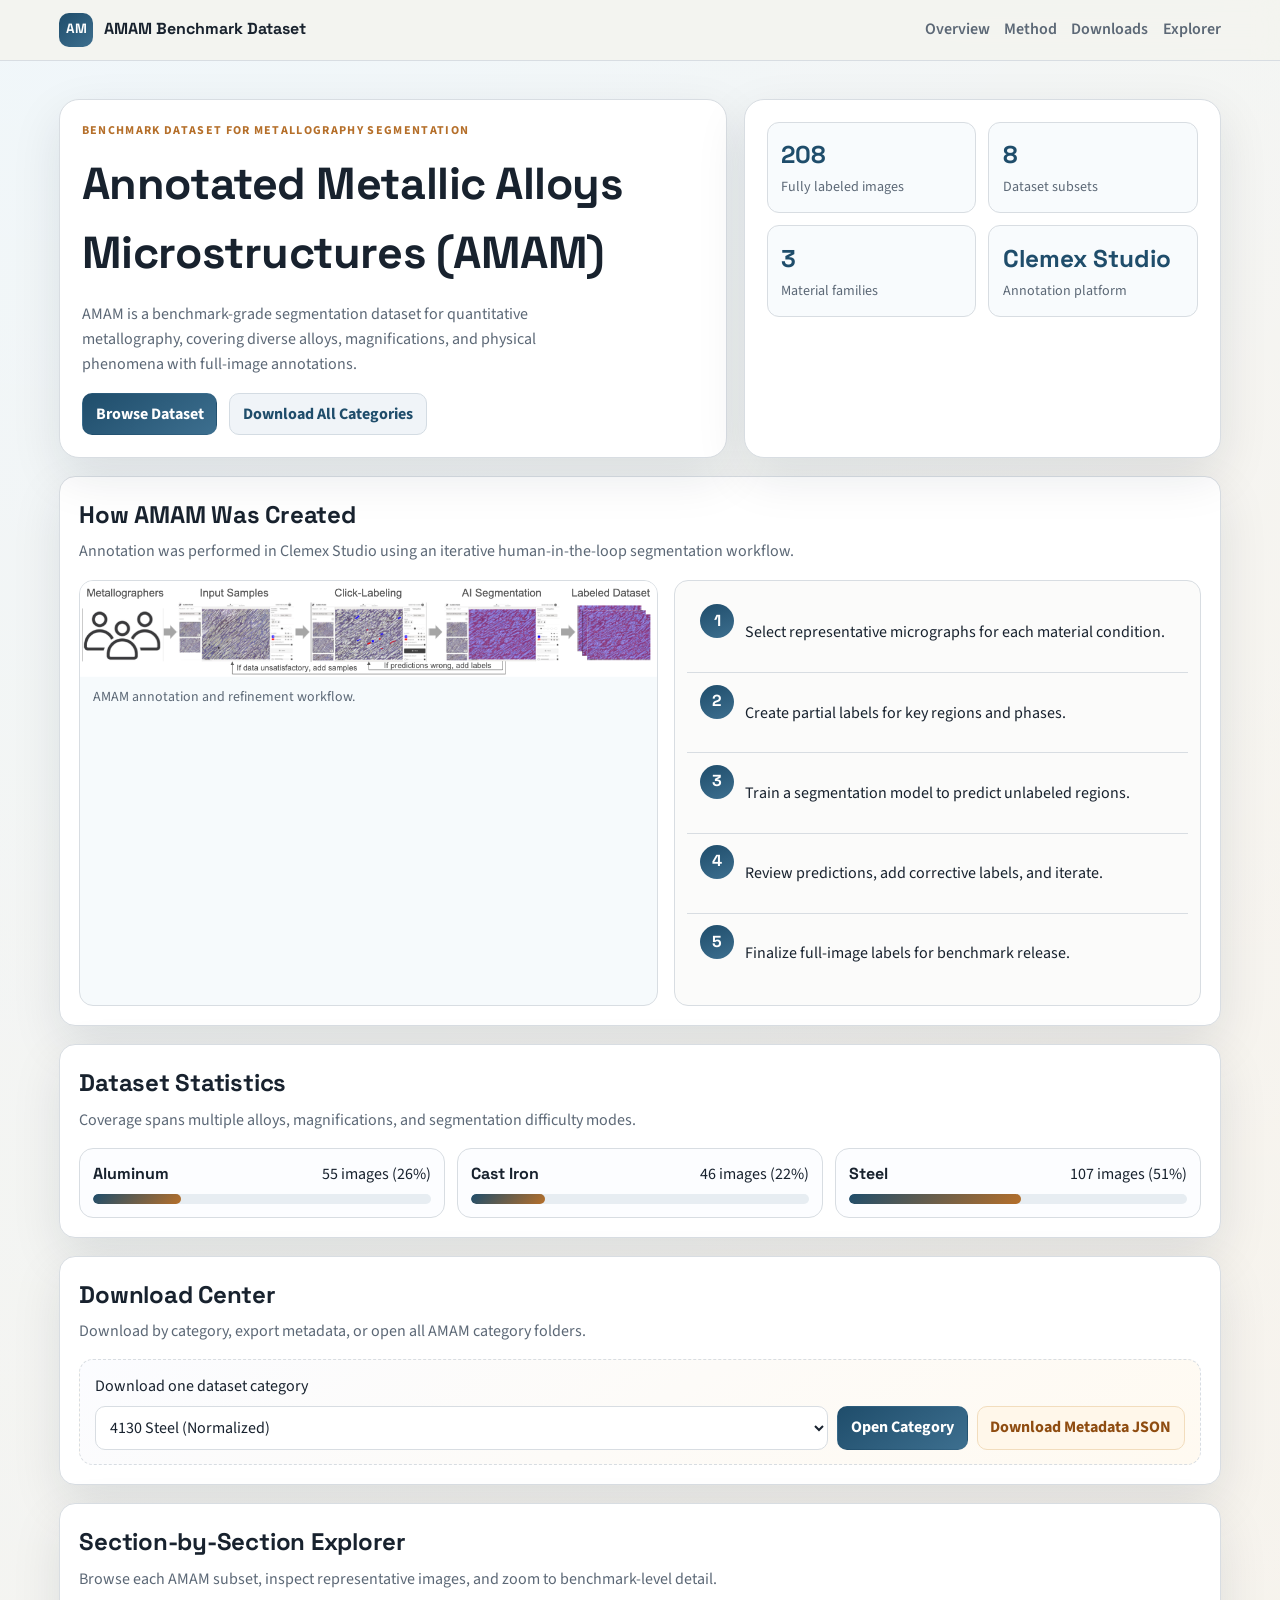
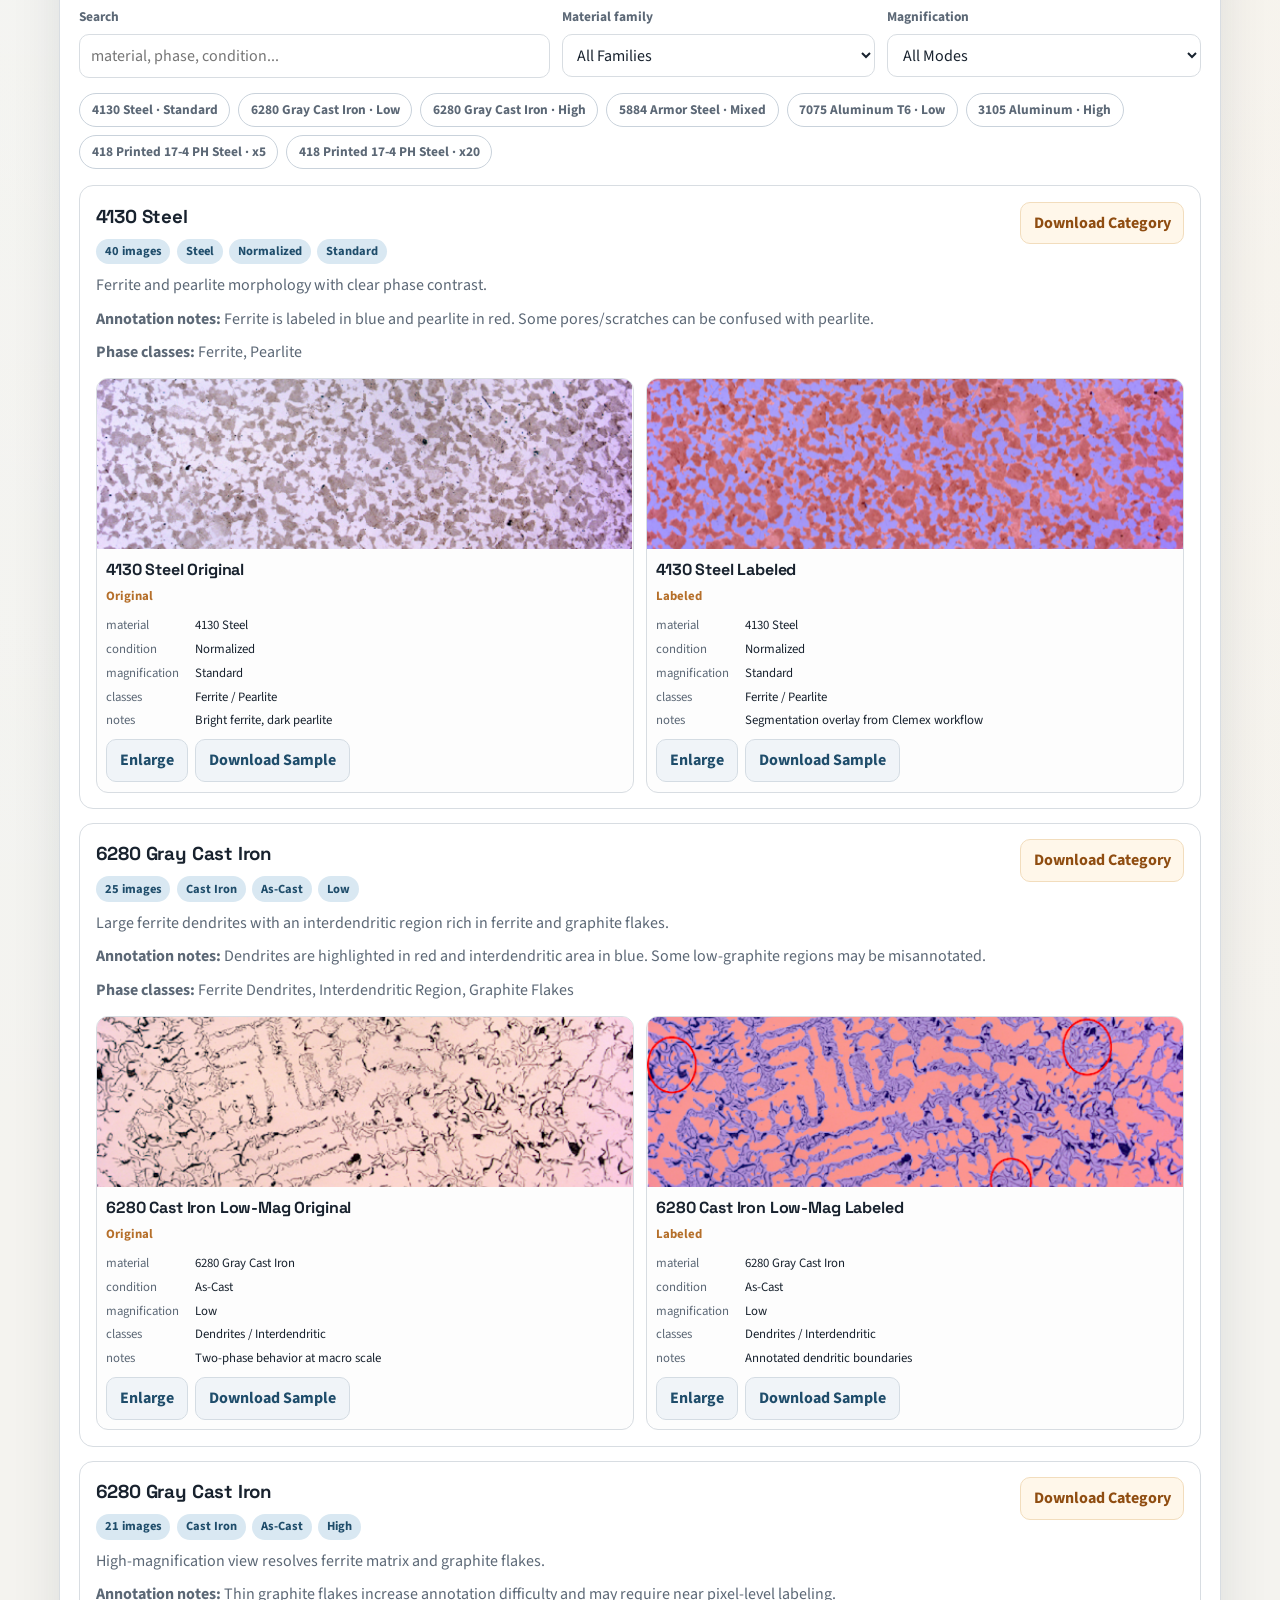
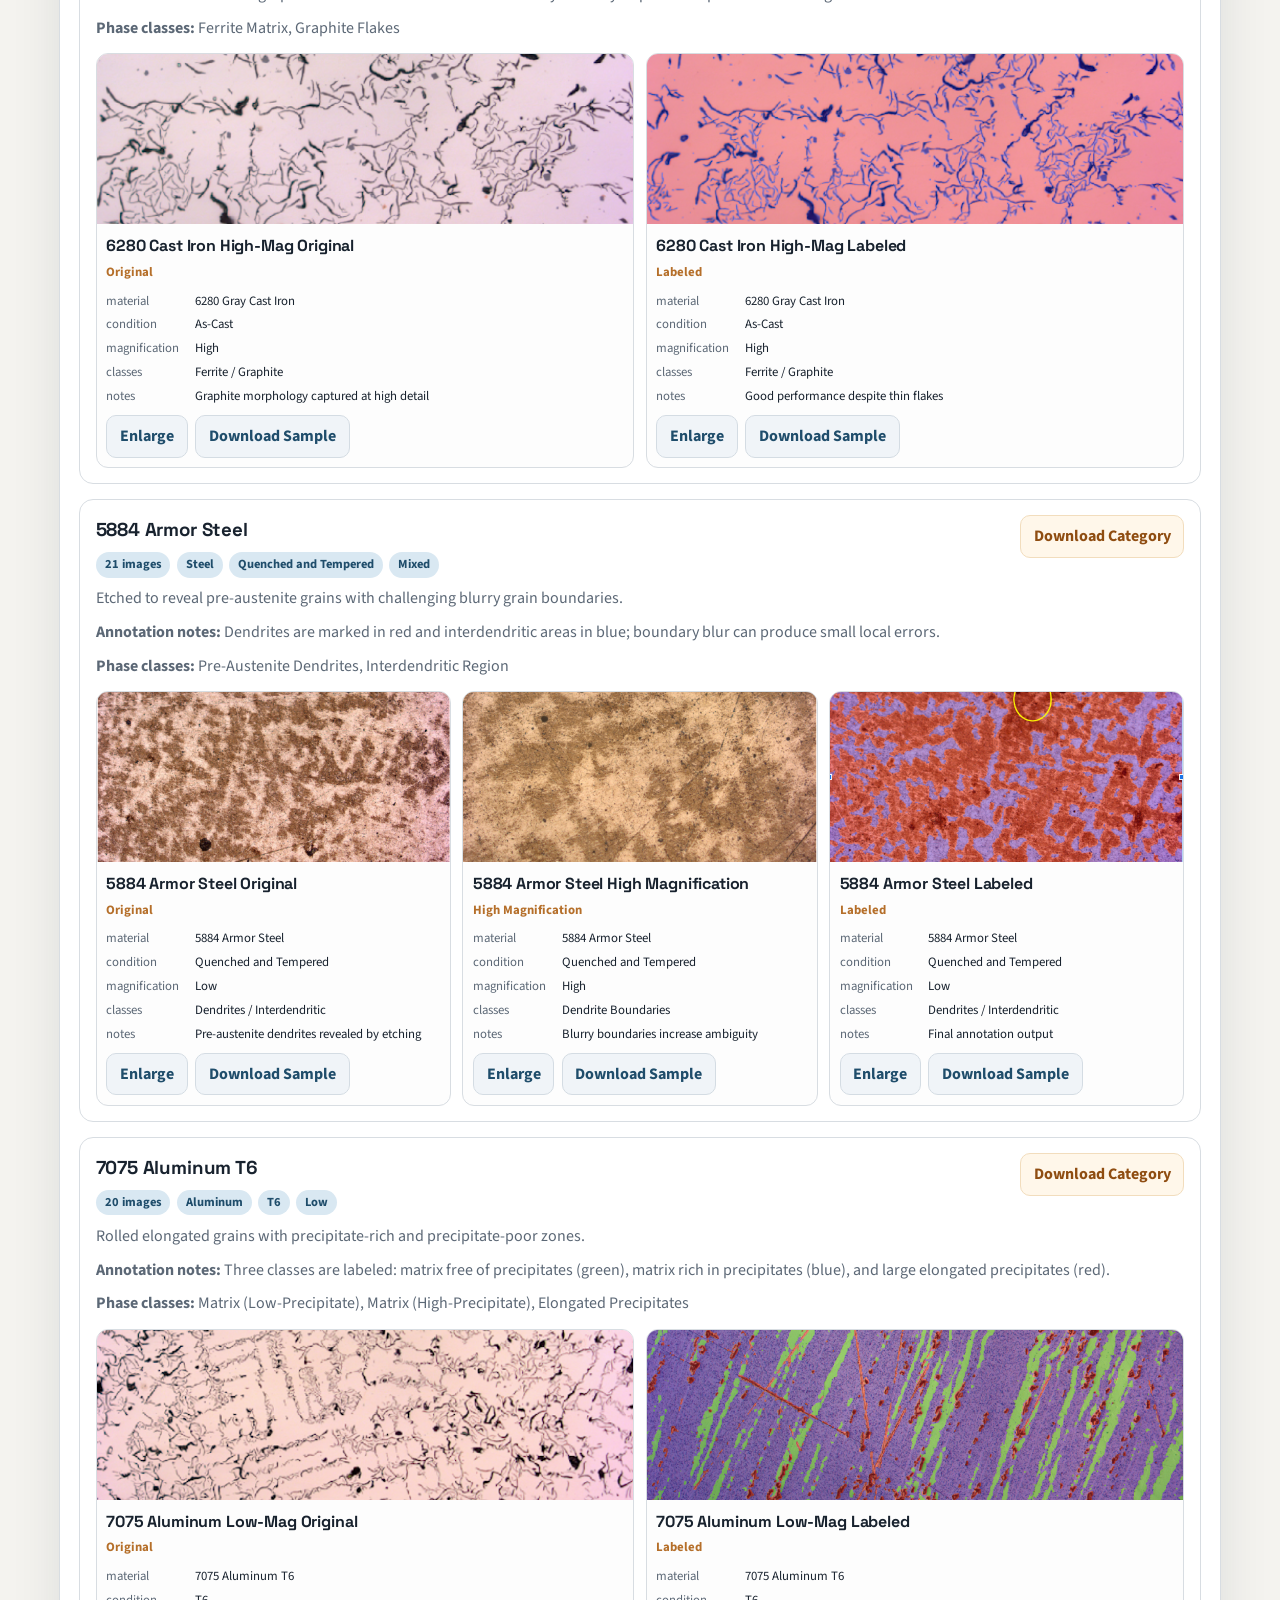
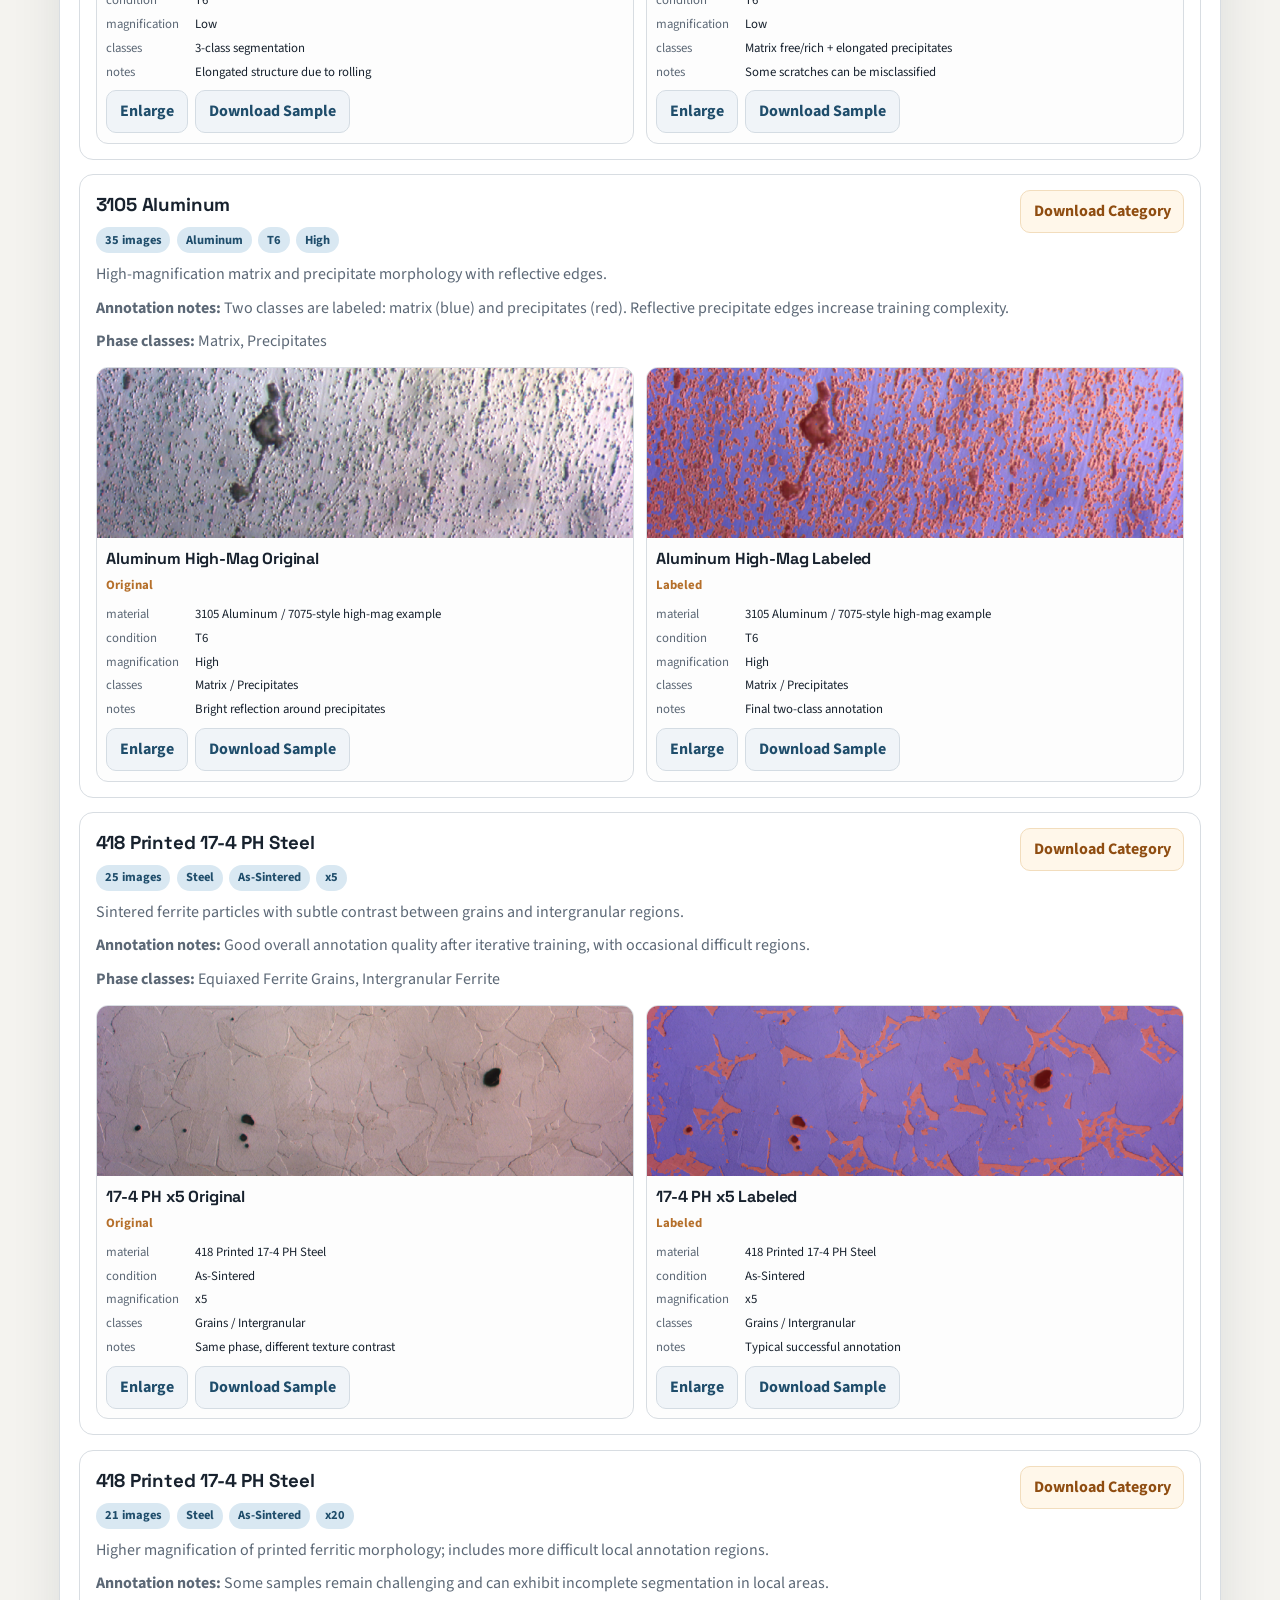
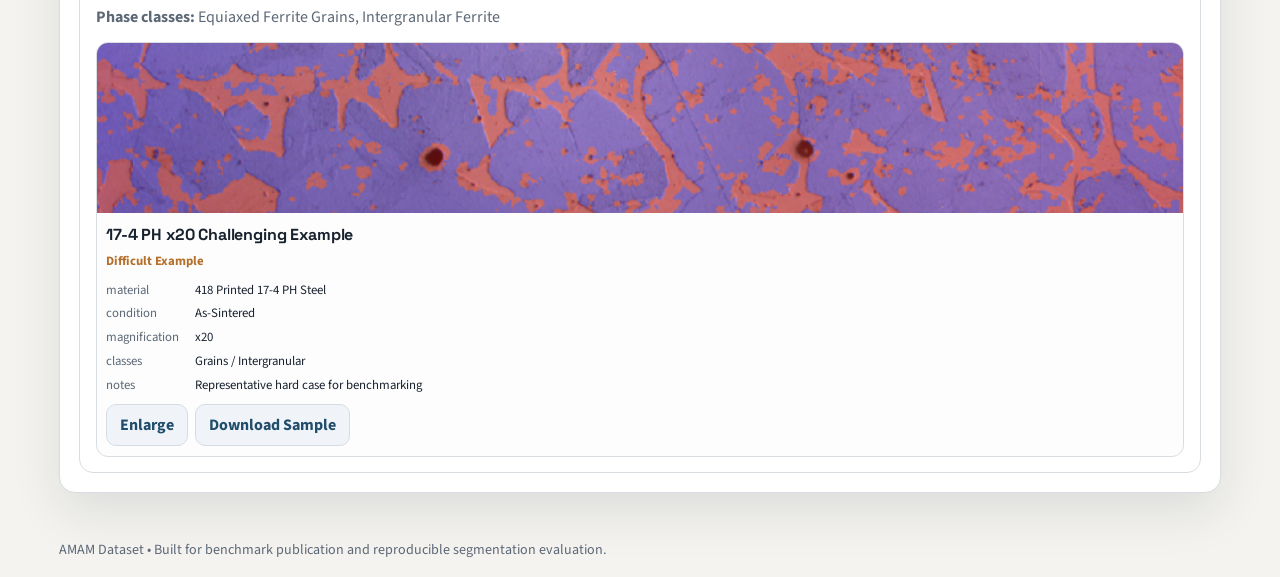
==== index.html @ 0688c0e4 "Build AMAM benchmark dataset website" ====
<!doctype html>
<html lang="en">
<head>
  <meta charset="utf-8">
  <meta name="viewport" content="width=device-width, initial-scale=1">
  <meta name="description" content="AMAM benchmark dataset for segmentation in quantitative metallography.">
  <title>AMAM Dataset Benchmark</title>
  <link rel="preconnect" href="https://fonts.googleapis.com">
  <link rel="preconnect" href="https://fonts.gstatic.com" crossorigin>
  <link href="https://fonts.googleapis.com/css2?family=Space+Grotesk:wght@400;500;600;700&family=Source+Sans+3:wght@400;600;700&display=swap" rel="stylesheet">
  <link rel="stylesheet" href="assets/css/styles.css">
</head>
<body>
  <header class="site-header">
    <div class="header-shell">
      <a href="#top" class="brand" aria-label="AMAM Home">
        <span class="brand-mark">AM</span>
        <span class="brand-text">AMAM Benchmark Dataset</span>
      </a>
      <nav class="top-nav" aria-label="Primary">
        <a href="#overview">Overview</a>
        <a href="#method">Method</a>
        <a href="#downloads">Downloads</a>
        <a href="#explorer">Explorer</a>
      </nav>
    </div>
  </header>

  <main id="top">
    <section class="hero" id="overview">
      <div class="hero-content reveal">
        <p class="kicker">Benchmark Dataset for Metallography Segmentation</p>
        <h1 id="heroTitle">Annotated Metallic Alloys Microstructures (AMAM)</h1>
        <p id="heroOverview" class="hero-overview"></p>
        <div class="hero-actions">
          <a class="btn btn-primary" href="#explorer">Browse Dataset</a>
          <button class="btn btn-ghost" id="downloadAllBtn" type="button">Download All Categories</button>
        </div>
      </div>
      <div class="hero-stats reveal" id="summaryStats" aria-live="polite"></div>
    </section>

    <section class="method panel" id="method">
      <div class="panel-head reveal">
        <h2>How AMAM Was Created</h2>
        <p>Annotation was performed in Clemex Studio using an iterative human-in-the-loop segmentation workflow.</p>
      </div>
      <div class="method-grid">
        <figure class="workflow-card reveal">
          <img src="assets/images/amam-workflow.png" alt="AMAM workflow diagram from partial labeling to full prediction refinement">
          <figcaption>AMAM annotation and refinement workflow.</figcaption>
        </figure>
        <div class="method-steps reveal" id="methodSteps"></div>
      </div>
    </section>

    <section class="panel" id="stats">
      <div class="panel-head reveal">
        <h2>Dataset Statistics</h2>
        <p>Coverage spans multiple alloys, magnifications, and segmentation difficulty modes.</p>
      </div>
      <div class="stats-grid" id="materialBars" aria-live="polite"></div>
    </section>

    <section class="panel" id="downloads">
      <div class="panel-head reveal">
        <h2>Download Center</h2>
        <p>Download by category, export metadata, or open all AMAM category folders.</p>
      </div>
      <div class="download-shell reveal">
        <label for="categoryDownloadSelect">Download one dataset category</label>
        <div class="download-row">
          <select id="categoryDownloadSelect" aria-label="Choose category to download"></select>
          <button class="btn btn-primary" type="button" id="downloadCategoryBtn">Open Category</button>
          <button class="btn btn-secondary" type="button" id="downloadManifestBtn">Download Metadata JSON</button>
        </div>
      </div>
    </section>

    <section class="panel" id="explorer">
      <div class="panel-head reveal">
        <h2>Section-by-Section Explorer</h2>
        <p>Browse each AMAM subset, inspect representative images, and zoom to benchmark-level detail.</p>
      </div>

      <div class="controls reveal">
        <div class="field-group">
          <label for="searchInput">Search</label>
          <input id="searchInput" type="search" placeholder="material, phase, condition..." autocomplete="off">
        </div>
        <div class="field-group">
          <label for="familyFilter">Material family</label>
          <select id="familyFilter">
            <option value="all">All Families</option>
          </select>
        </div>
        <div class="field-group">
          <label for="magFilter">Magnification</label>
          <select id="magFilter">
            <option value="all">All Modes</option>
          </select>
        </div>
      </div>

      <nav class="subset-jump reveal" id="subsetJump" aria-label="Jump to dataset section"></nav>

      <div id="subsetContainer" class="subset-container"></div>
    </section>
  </main>

  <footer class="site-footer">
    <p>AMAM Dataset • Built for benchmark publication and reproducible segmentation evaluation.</p>
  </footer>

  <dialog id="lightbox" class="lightbox" aria-label="Image viewer">
    <form method="dialog" class="lightbox-backdrop">
      <button class="lightbox-close" aria-label="Close image viewer" value="cancel" type="submit">×</button>
    </form>
    <div class="lightbox-content">
      <button id="lightboxPrev" class="lightbox-nav" type="button" aria-label="Previous image">‹</button>
      <figure>
        <img id="lightboxImage" alt="Expanded microstructure preview">
        <figcaption id="lightboxCaption"></figcaption>
      </figure>
      <button id="lightboxNext" class="lightbox-nav" type="button" aria-label="Next image">›</button>
    </div>
    <div class="lightbox-props" id="lightboxProps"></div>
  </dialog>

  <script src="assets/js/app.js" defer></script>
</body>
</html>
---- assets/css/styles.css ----
:root {
  --bg: #f4f3ef;
  --panel: #ffffff;
  --text: #18222e;
  --muted: #5c6876;
  --line: #d8dde2;
  --steel: #1f4d6b;
  --steel-soft: #3d6f8f;
  --copper: #b56f2a;
  --accent: #d9e8f2;
  --radius: 16px;
  --shadow: 0 18px 50px rgba(11, 30, 48, 0.1);
}

* {
  box-sizing: border-box;
}

html,
body {
  margin: 0;
  padding: 0;
}

body {
  font-family: "Source Sans 3", sans-serif;
  color: var(--text);
  background:
    radial-gradient(circle at 12% -10%, #eef8ff 0%, transparent 45%),
    radial-gradient(circle at 92% 6%, #fff0df 0%, transparent 35%),
    var(--bg);
  line-height: 1.55;
}

img {
  max-width: 100%;
  display: block;
}

a {
  color: var(--steel);
}

h1,
h2,
h3,
h4 {
  font-family: "Space Grotesk", sans-serif;
  letter-spacing: -0.01em;
  margin: 0;
}

.site-header {
  position: sticky;
  top: 0;
  z-index: 50;
  background: rgba(244, 243, 239, 0.92);
  border-bottom: 1px solid var(--line);
  backdrop-filter: blur(12px);
}

.header-shell {
  max-width: 1200px;
  margin: 0 auto;
  padding: 0.8rem 1.2rem;
  display: flex;
  justify-content: space-between;
  align-items: center;
  gap: 1rem;
}

.brand {
  display: inline-flex;
  align-items: center;
  gap: 0.7rem;
  text-decoration: none;
  font-family: "Space Grotesk", sans-serif;
  color: var(--text);
  font-weight: 700;
}

.brand-mark {
  width: 34px;
  height: 34px;
  border-radius: 10px;
  display: grid;
  place-items: center;
  color: #fff;
  font-size: 0.84rem;
  background: linear-gradient(140deg, var(--steel), var(--steel-soft));
}

.top-nav {
  display: flex;
  gap: 0.9rem;
  flex-wrap: wrap;
}

.top-nav a {
  text-decoration: none;
  color: var(--muted);
  font-weight: 600;
}

main {
  max-width: 1200px;
  margin: 0 auto;
  padding: 1.4rem 1.2rem 2rem;
}

.hero {
  display: grid;
  grid-template-columns: 1.4fr 1fr;
  gap: 1.1rem;
  align-items: stretch;
  margin-top: 1rem;
}

.hero-content,
.hero-stats {
  background: var(--panel);
  border: 1px solid var(--line);
  border-radius: calc(var(--radius) + 4px);
  box-shadow: var(--shadow);
  padding: 1.35rem;
}

.kicker {
  margin: 0;
  text-transform: uppercase;
  letter-spacing: 0.11em;
  font-size: 0.75rem;
  color: var(--copper);
  font-weight: 700;
}

.hero h1 {
  margin-top: 0.55rem;
  font-size: clamp(1.8rem, 3.5vw, 2.8rem);
}

.hero-overview {
  margin: 0.9rem 0 0;
  color: var(--muted);
  max-width: 60ch;
}

.hero-actions {
  margin-top: 1rem;
  display: flex;
  flex-wrap: wrap;
  gap: 0.75rem;
}

.summary-grid {
  display: grid;
  grid-template-columns: repeat(2, minmax(0, 1fr));
  gap: 0.75rem;
}

.stat-card {
  border: 1px solid var(--line);
  border-radius: 12px;
  background: #f8fbfd;
  padding: 0.85rem;
}

.stat-value {
  display: block;
  font-family: "Space Grotesk", sans-serif;
  font-size: 1.52rem;
  font-weight: 700;
  color: var(--steel);
}

.stat-label {
  color: var(--muted);
  font-size: 0.88rem;
}

.panel {
  margin-top: 1.1rem;
  background: var(--panel);
  border: 1px solid var(--line);
  border-radius: var(--radius);
  box-shadow: var(--shadow);
  padding: 1.2rem;
}

.panel-head p {
  margin: 0.4rem 0 0;
  color: var(--muted);
}

.method-grid {
  margin-top: 1rem;
  display: grid;
  grid-template-columns: 1.1fr 1fr;
  gap: 1rem;
}

.workflow-card {
  margin: 0;
  border-radius: 14px;
  overflow: hidden;
  border: 1px solid var(--line);
  background: #f6fafc;
}

.workflow-card figcaption {
  padding: 0.6rem 0.8rem;
  color: var(--muted);
  font-size: 0.87rem;
}

.method-steps {
  border: 1px solid var(--line);
  border-radius: 14px;
  background: #fbfbfa;
  padding: 0.75rem;
}

.method-step {
  padding: 0.7rem 0.8rem;
  border-bottom: 1px solid var(--line);
  display: grid;
  grid-template-columns: 34px 1fr;
  gap: 0.7rem;
  align-items: start;
}

.method-step:last-child {
  border-bottom: 0;
}

.step-index {
  font-family: "Space Grotesk", sans-serif;
  width: 34px;
  height: 34px;
  border-radius: 50%;
  display: grid;
  place-items: center;
  background: linear-gradient(160deg, var(--steel), var(--steel-soft));
  color: #fff;
  font-weight: 700;
}

.stats-grid {
  margin-top: 1rem;
  display: grid;
  grid-template-columns: repeat(auto-fit, minmax(260px, 1fr));
  gap: 0.8rem;
}

.material-card {
  border: 1px solid var(--line);
  border-radius: 14px;
  padding: 0.8rem;
  background: #fcfdff;
}

.material-meta {
  display: flex;
  justify-content: space-between;
  align-items: baseline;
  gap: 0.5rem;
  margin-bottom: 0.45rem;
}

.material-meta strong {
  font-family: "Space Grotesk", sans-serif;
}

.progress {
  width: 100%;
  height: 10px;
  border-radius: 999px;
  background: #e7edf2;
  overflow: hidden;
}

.progress > span {
  display: block;
  height: 100%;
  border-radius: inherit;
  background: linear-gradient(130deg, var(--steel), var(--copper));
}

.download-shell {
  margin-top: 0.9rem;
  border: 1px dashed var(--line);
  border-radius: 14px;
  padding: 0.9rem;
  background: linear-gradient(150deg, #fbfcff, #fffaf1);
}

.download-row {
  display: grid;
  grid-template-columns: 1fr auto auto;
  gap: 0.55rem;
  margin-top: 0.45rem;
}

.controls {
  margin-top: 1rem;
  display: grid;
  grid-template-columns: 1.2fr 0.8fr 0.8fr;
  gap: 0.75rem;
}

.field-group label {
  display: block;
  font-size: 0.84rem;
  color: var(--muted);
  margin-bottom: 0.35rem;
  font-weight: 700;
}

input,
select,
button {
  font: inherit;
}

input,
select {
  width: 100%;
  border: 1px solid var(--line);
  border-radius: 10px;
  background: #fff;
  color: var(--text);
  padding: 0.55rem 0.65rem;
}

.subset-jump {
  margin-top: 0.95rem;
  display: flex;
  flex-wrap: wrap;
  gap: 0.5rem;
}

.chip {
  border: 1px solid #c9d2db;
  border-radius: 999px;
  background: #fff;
  text-decoration: none;
  color: var(--muted);
  padding: 0.35rem 0.72rem;
  font-size: 0.84rem;
  font-weight: 700;
}

.subset-container {
  margin-top: 1rem;
  display: grid;
  gap: 0.9rem;
}

.subset {
  border: 1px solid var(--line);
  border-radius: 14px;
  padding: 0.95rem;
  background: #fff;
}

.subset-head {
  display: flex;
  flex-wrap: wrap;
  justify-content: space-between;
  gap: 0.8rem;
  align-items: flex-start;
}

.subset-head h3 {
  margin-bottom: 0.2rem;
}

.subset-meta {
  display: flex;
  flex-wrap: wrap;
  gap: 0.4rem;
  margin-top: 0.5rem;
}

.badge {
  padding: 0.2rem 0.56rem;
  border-radius: 999px;
  background: var(--accent);
  color: var(--steel);
  font-size: 0.78rem;
  font-weight: 700;
}

.subset p {
  margin: 0.55rem 0 0;
  color: var(--muted);
}

.subset-actions {
  display: flex;
  gap: 0.5rem;
  flex-wrap: wrap;
}

.sample-grid {
  margin-top: 0.8rem;
  display: grid;
  grid-template-columns: repeat(auto-fit, minmax(210px, 1fr));
  gap: 0.7rem;
}

.sample-card {
  border: 1px solid var(--line);
  border-radius: 12px;
  overflow: hidden;
  background: #fdfdfd;
}

.sample-card img {
  width: 100%;
  height: 170px;
  object-fit: cover;
  cursor: zoom-in;
}

.sample-body {
  padding: 0.6rem;
}

.sample-kind {
  display: inline-block;
  margin-top: 0.1rem;
  font-size: 0.8rem;
  font-weight: 700;
  color: var(--copper);
}

.props {
  margin: 0.5rem 0;
  display: grid;
  gap: 0.25rem;
}

.props div {
  display: grid;
  grid-template-columns: 84px 1fr;
  gap: 0.3rem;
  font-size: 0.8rem;
}

.props dt {
  color: var(--muted);
}

.props dd {
  margin: 0;
}

.sample-actions {
  display: flex;
  gap: 0.45rem;
  flex-wrap: wrap;
}

.btn {
  border: 1px solid transparent;
  border-radius: 10px;
  padding: 0.5rem 0.8rem;
  font-weight: 700;
  text-decoration: none;
  cursor: pointer;
}

.btn-primary {
  background: linear-gradient(145deg, var(--steel), var(--steel-soft));
  color: #fff;
}

.btn-secondary {
  background: #fff7ea;
  color: #8f4d11;
  border-color: #f2ddbd;
}

.btn-ghost {
  background: #f0f4f8;
  border-color: #d4dce3;
  color: var(--steel);
}

.site-footer {
  max-width: 1200px;
  margin: 0 auto 1rem;
  padding: 0 1.2rem;
  color: var(--muted);
  font-size: 0.88rem;
}

.lightbox {
  border: none;
  border-radius: 12px;
  width: min(96vw, 1100px);
  max-height: 93vh;
  padding: 0;
  overflow: hidden;
  background: #101920;
  color: #e8eef4;
}

.lightbox::backdrop {
  background: rgba(0, 0, 0, 0.75);
}

.lightbox-backdrop {
  position: absolute;
  top: 0.2rem;
  right: 0.2rem;
  z-index: 4;
}

.lightbox-close {
  border: none;
  background: rgba(7, 14, 18, 0.8);
  color: #fff;
  width: 34px;
  height: 34px;
  border-radius: 50%;
  font-size: 1.4rem;
  cursor: pointer;
}

.lightbox-content {
  display: grid;
  grid-template-columns: 48px 1fr 48px;
  align-items: center;
  gap: 0.5rem;
  padding: 0.7rem;
}

.lightbox-content figure {
  margin: 0;
  text-align: center;
}

.lightbox-content img {
  max-height: 70vh;
  width: auto;
  margin: 0 auto;
  border-radius: 8px;
}

.lightbox-content figcaption {
  margin-top: 0.5rem;
  color: #b7c7d5;
}

.lightbox-nav {
  border: none;
  background: rgba(84, 111, 129, 0.3);
  color: #fff;
  border-radius: 10px;
  height: 54px;
  font-size: 1.5rem;
  cursor: pointer;
}

.lightbox-props {
  padding: 0.7rem 1rem 0.95rem;
  border-top: 1px solid rgba(189, 208, 222, 0.22);
  display: grid;
  grid-template-columns: repeat(auto-fit, minmax(220px, 1fr));
  gap: 0.35rem 0.8rem;
  color: #dbe7f1;
  font-size: 0.9rem;
}

.reveal {
  opacity: 0;
  transform: translateY(12px);
  transition: opacity 420ms ease, transform 420ms ease;
}

.reveal.show {
  opacity: 1;
  transform: none;
}

@media (max-width: 980px) {
  .hero,
  .method-grid,
  .controls,
  .download-row {
    grid-template-columns: 1fr;
  }

  .top-nav {
    display: none;
  }

  .sample-card img {
    height: 200px;
  }

  .lightbox-content {
    grid-template-columns: 42px 1fr 42px;
  }
}

@media (max-width: 640px) {
  main {
    padding: 1rem 0.8rem 1.5rem;
  }

  .panel,
  .hero-content,
  .hero-stats {
    padding: 0.9rem;
  }

  .summary-grid {
    grid-template-columns: 1fr;
  }

  .site-footer {
    padding: 0 0.8rem;
  }
}
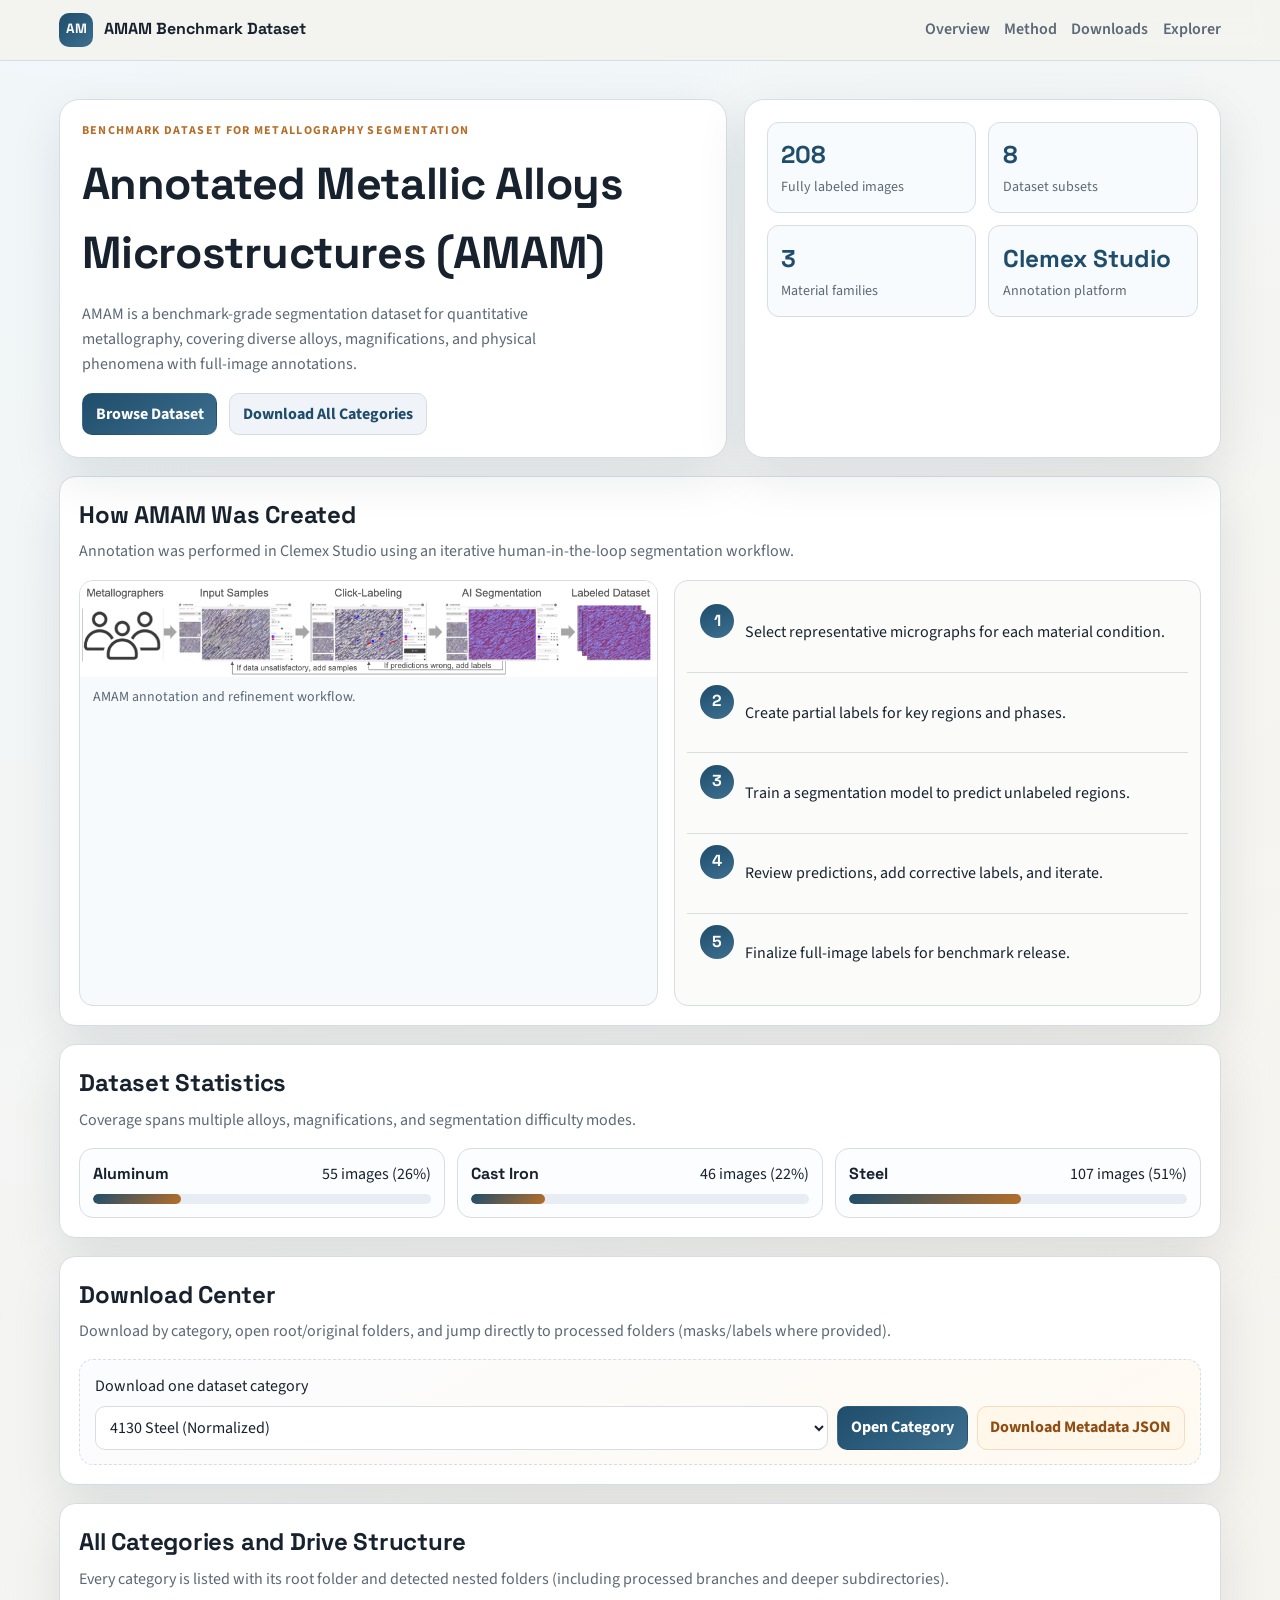
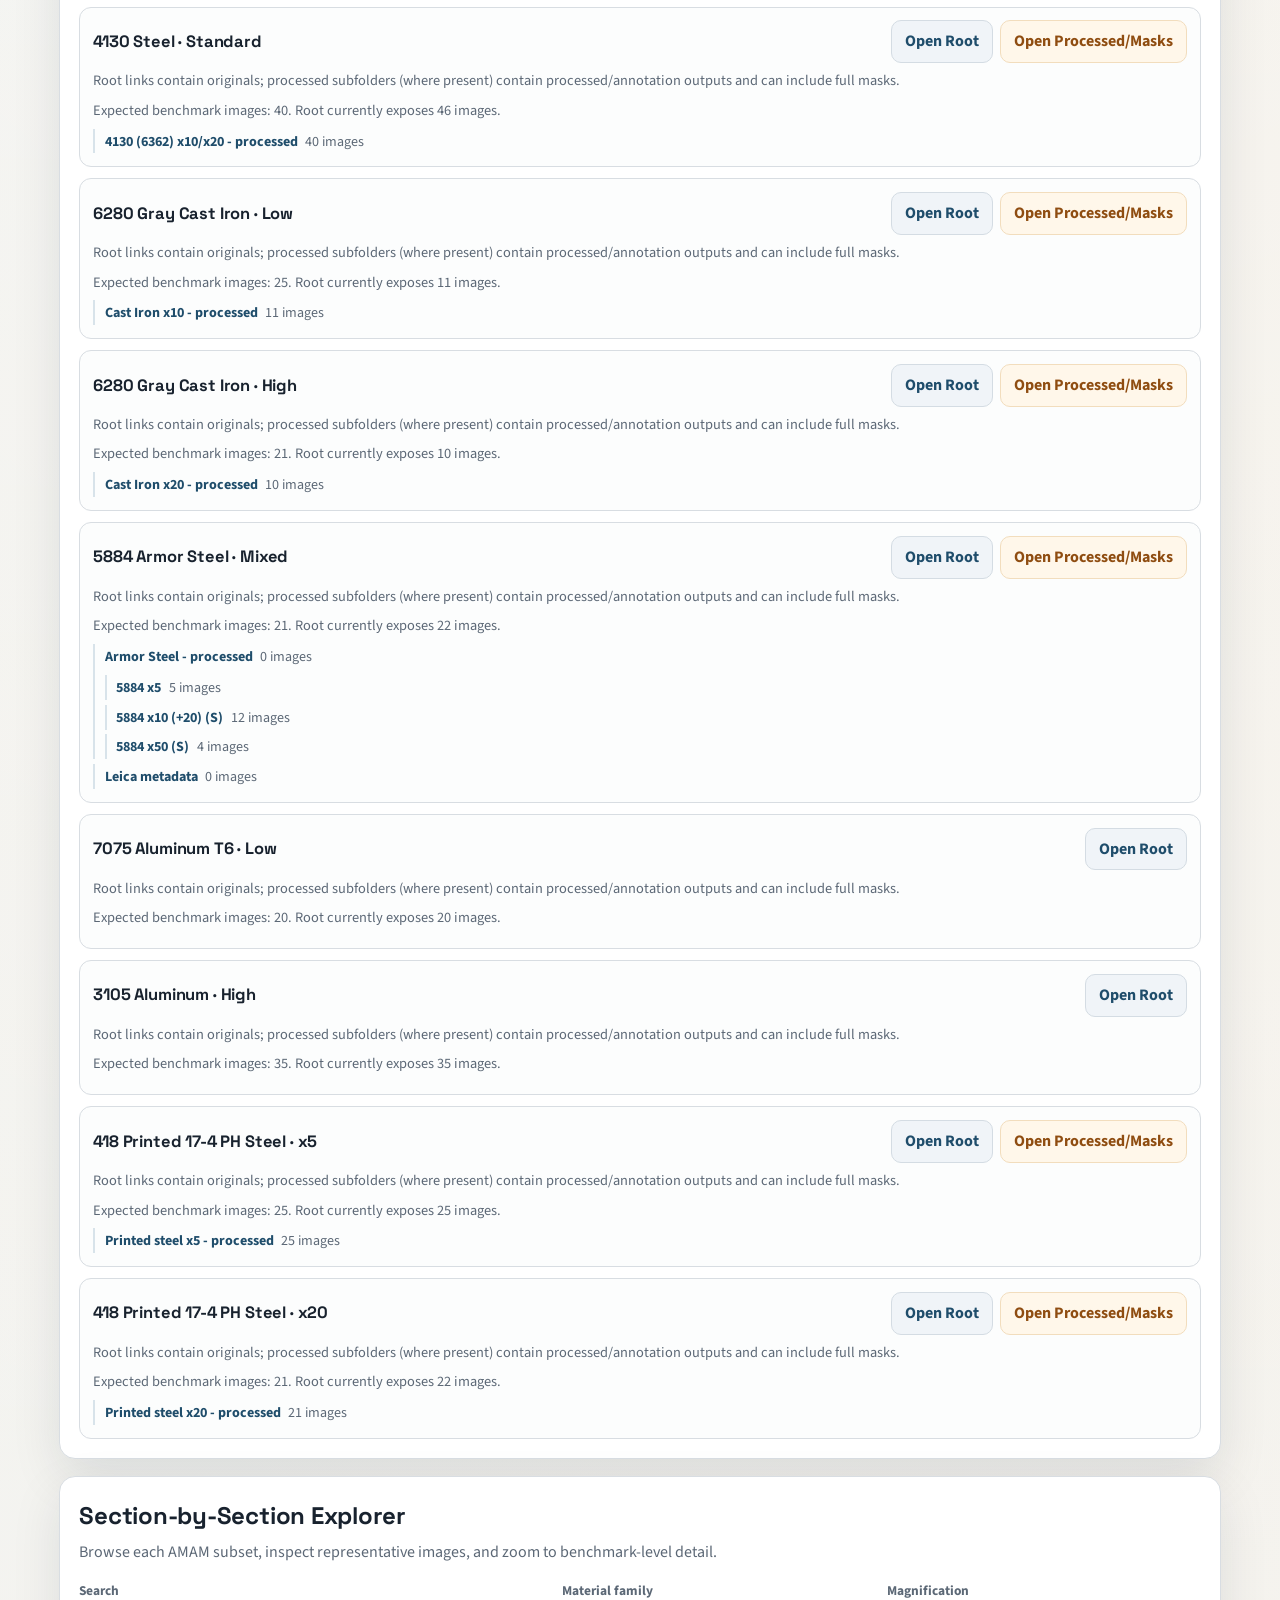
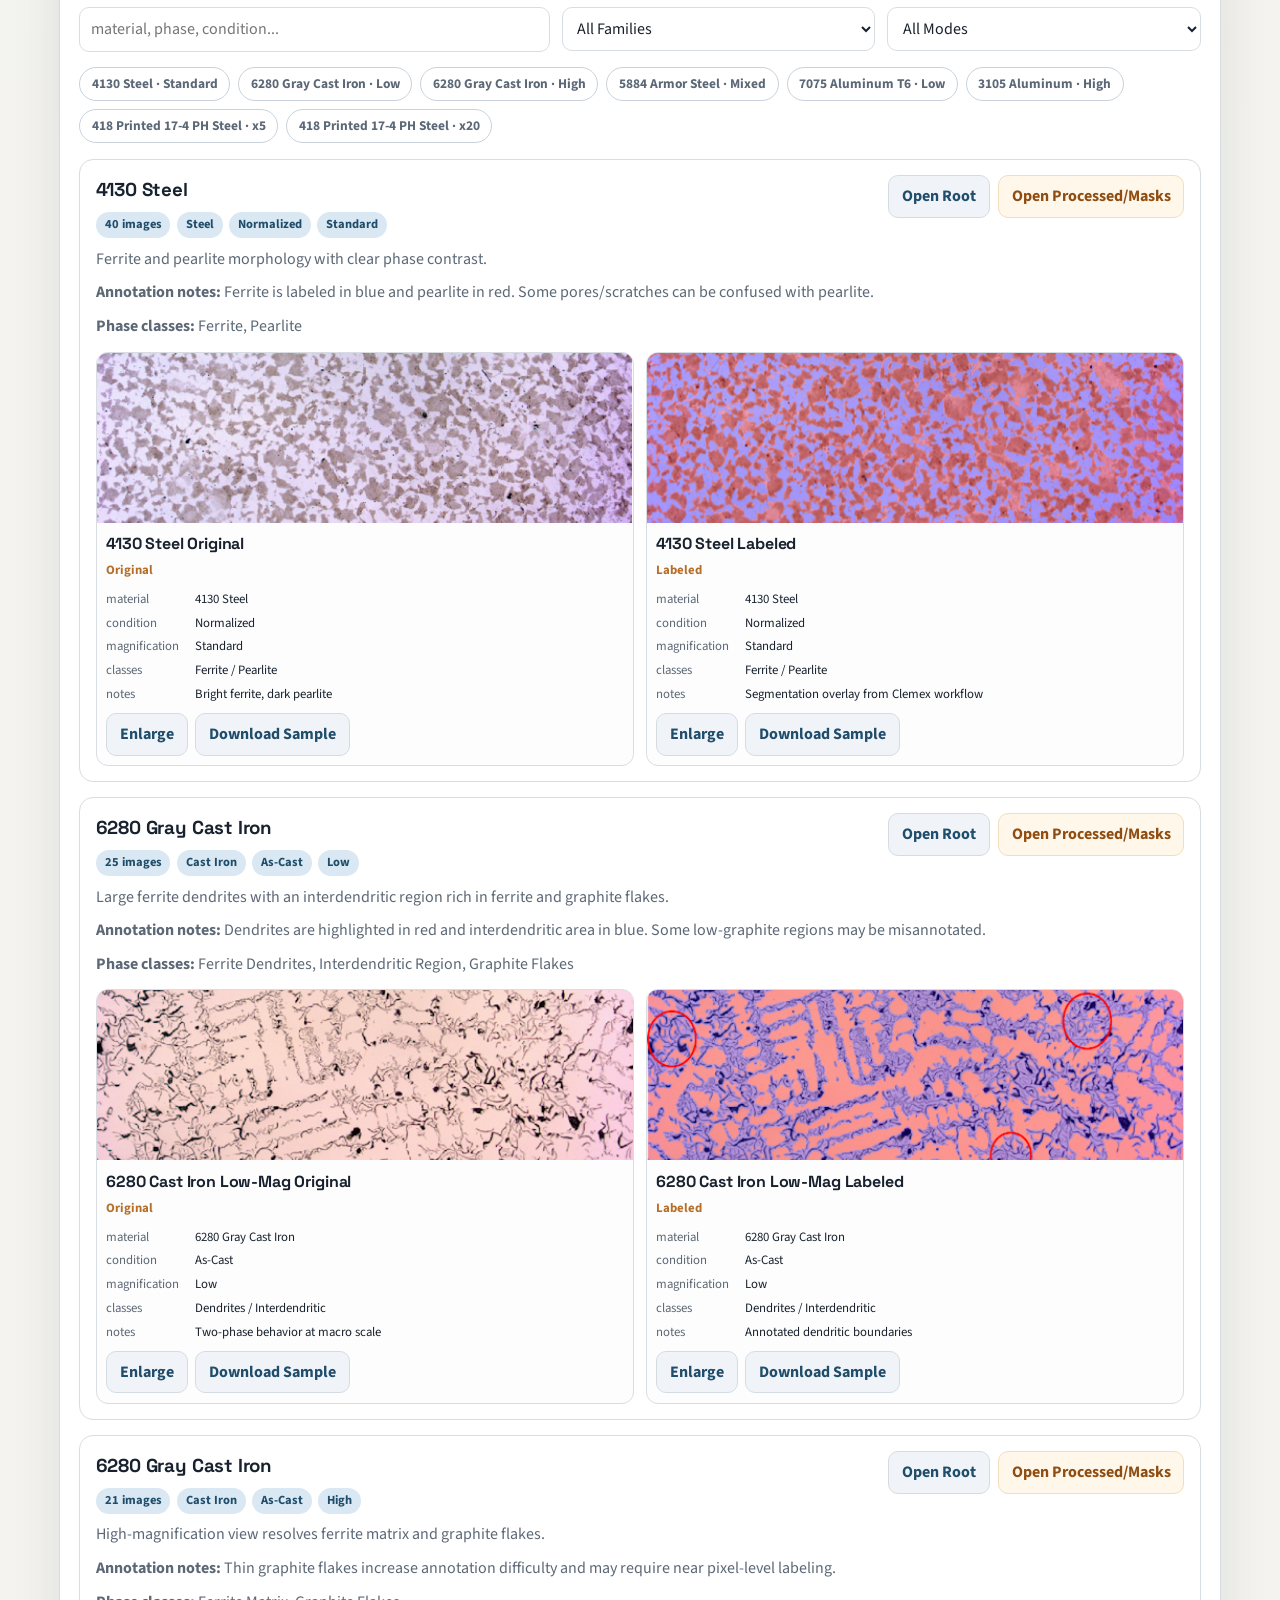
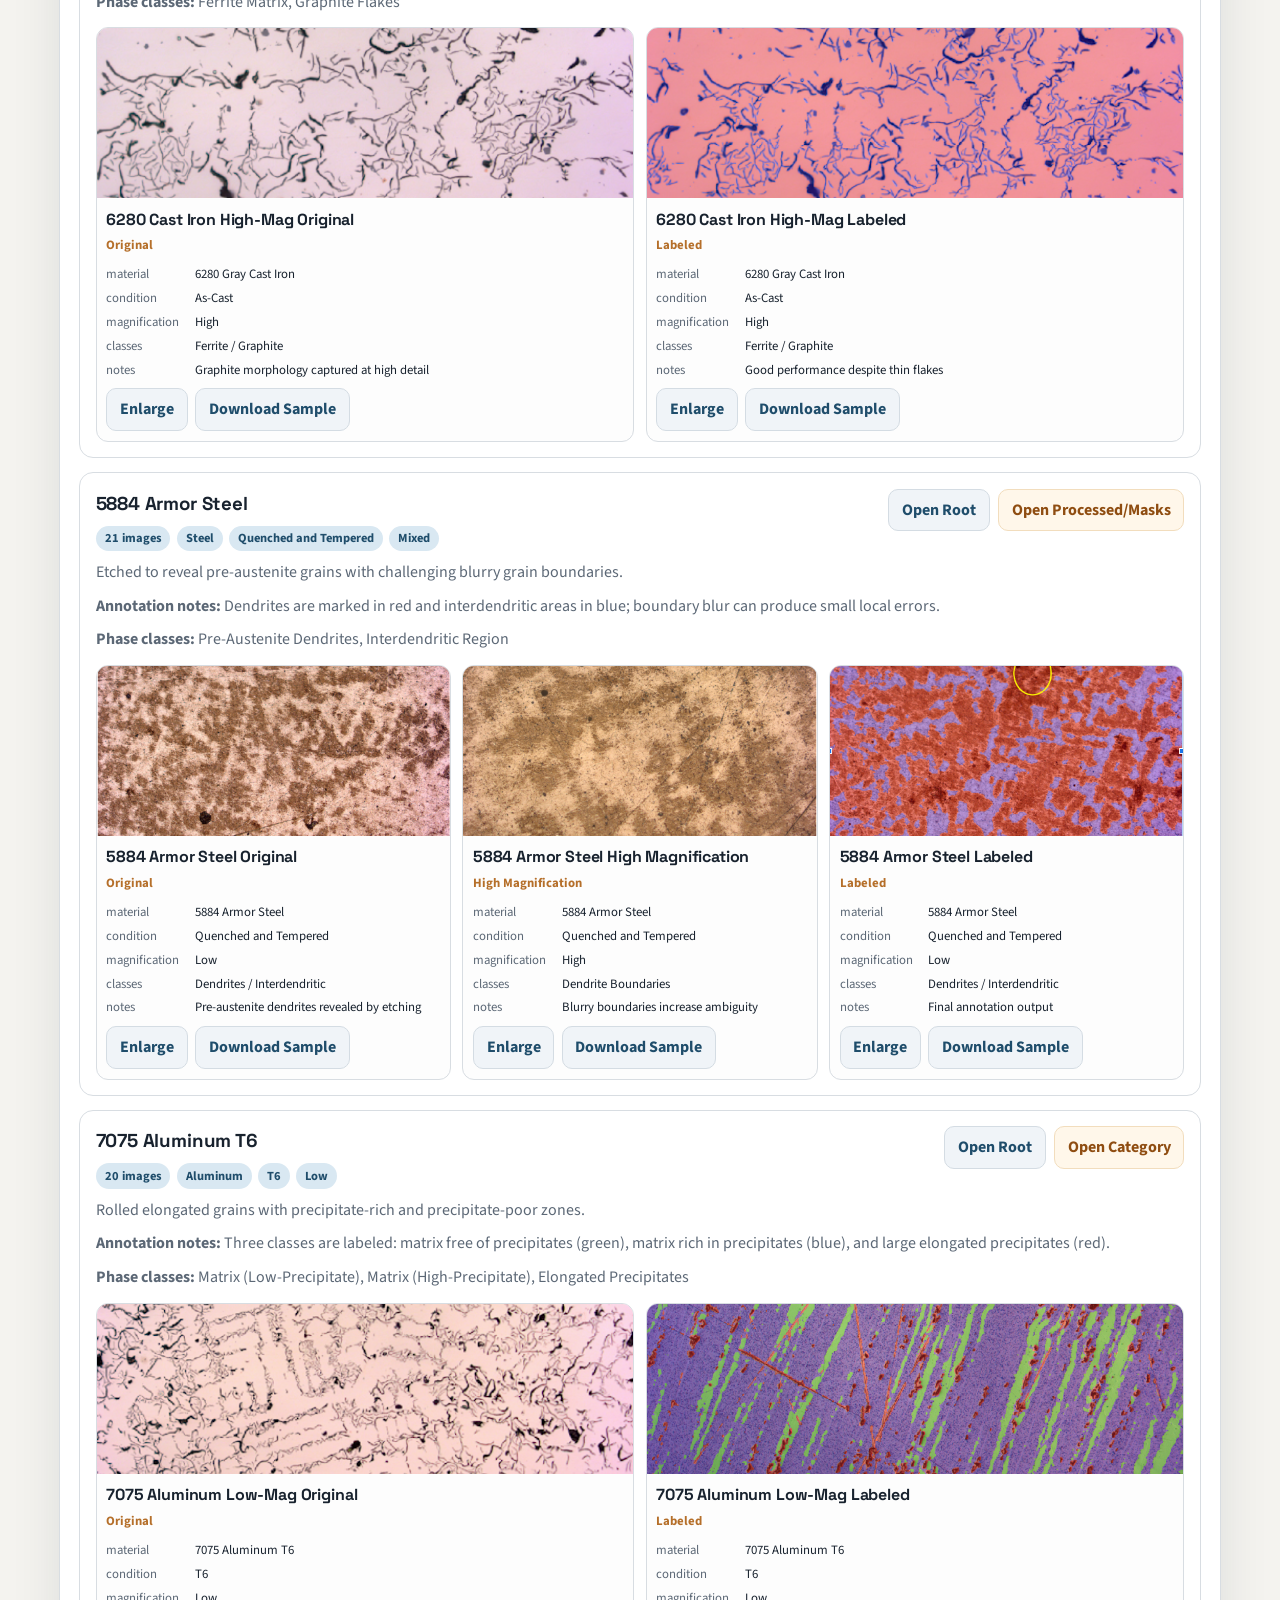
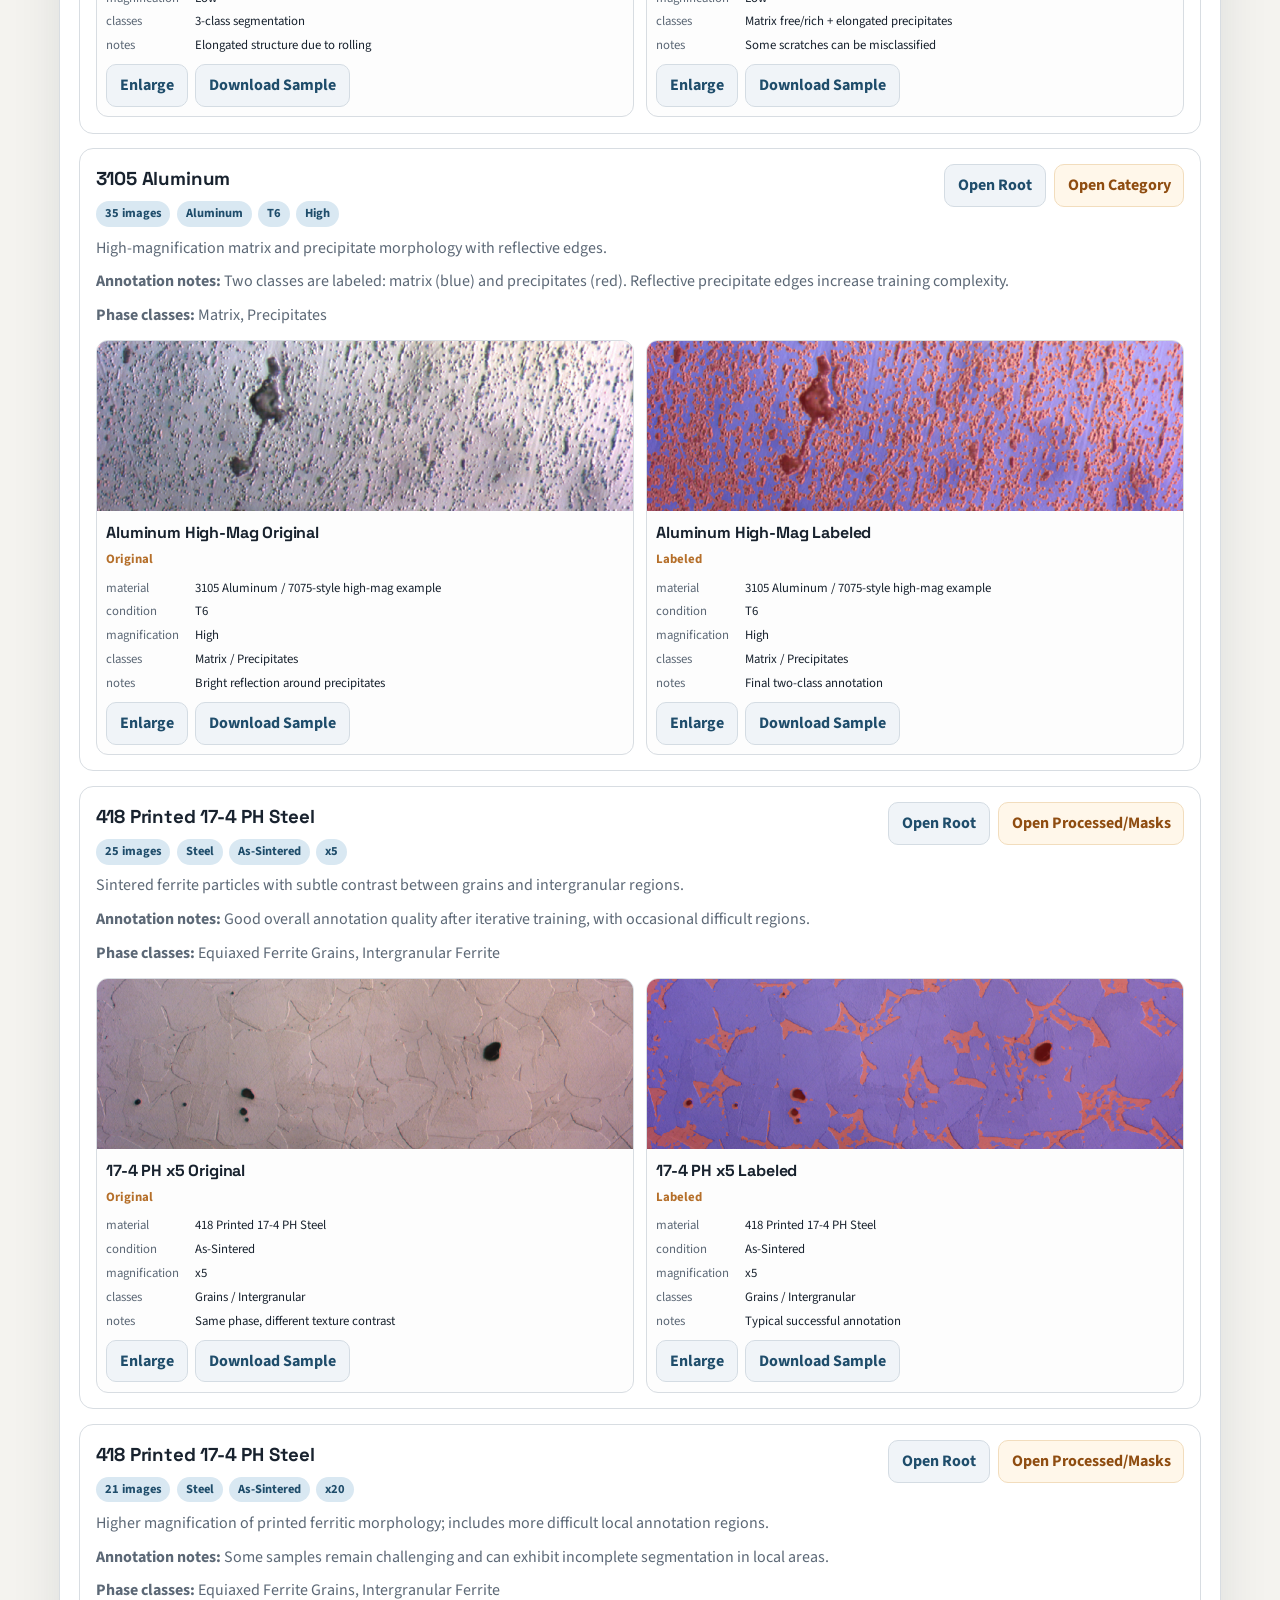
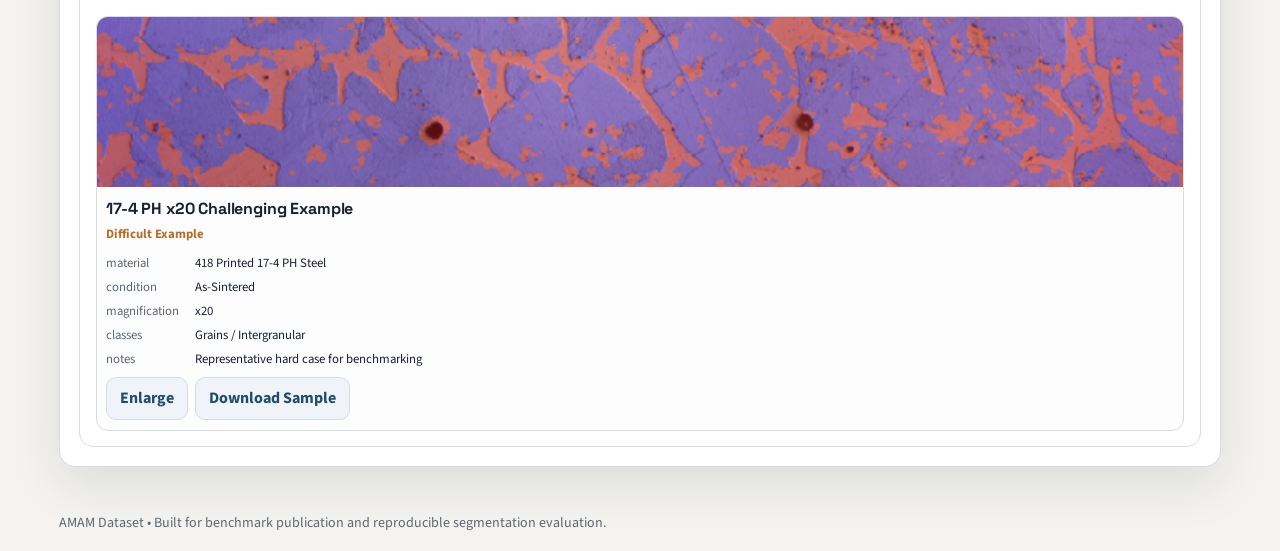
==== commit c513100b: "Expose full category Drive structure and processed/masks links" ====
--- a/index.html
+++ b/index.html
@@ -65,7 +65,7 @@
     <section class="panel" id="downloads">
       <div class="panel-head reveal">
         <h2>Download Center</h2>
-        <p>Download by category, export metadata, or open all AMAM category folders.</p>
+        <p>Download by category, open root/original folders, and jump directly to processed folders (masks/labels where provided).</p>
       </div>
       <div class="download-shell reveal">
         <label for="categoryDownloadSelect">Download one dataset category</label>
@@ -75,6 +75,14 @@
           <button class="btn btn-secondary" type="button" id="downloadManifestBtn">Download Metadata JSON</button>
         </div>
       </div>
+    </section>
+
+    <section class="panel" id="drive-structure">
+      <div class="panel-head reveal">
+        <h2>All Categories and Drive Structure</h2>
+        <p>Every category is listed with its root folder and detected nested folders (including processed branches and deeper subdirectories).</p>
+      </div>
+      <div id="driveMatrix" class="drive-matrix"></div>
     </section>
 
     <section class="panel" id="explorer">
--- a/assets/css/styles.css
+++ b/assets/css/styles.css
@@ -301,6 +301,71 @@
   margin-top: 0.45rem;
 }
 
+.drive-matrix {
+  margin-top: 0.95rem;
+  display: grid;
+  gap: 0.7rem;
+}
+
+.drive-row {
+  border: 1px solid var(--line);
+  border-radius: 12px;
+  padding: 0.8rem;
+  background: #fcfdfd;
+}
+
+.drive-row-head {
+  display: flex;
+  flex-wrap: wrap;
+  justify-content: space-between;
+  gap: 0.6rem;
+  align-items: center;
+}
+
+.drive-row-head h3 {
+  font-size: 1.03rem;
+}
+
+.drive-row-links {
+  display: flex;
+  gap: 0.45rem;
+  flex-wrap: wrap;
+}
+
+.drive-note {
+  margin: 0.45rem 0 0.35rem;
+  color: var(--muted);
+  font-size: 0.9rem;
+}
+
+.drive-tree {
+  margin: 0.4rem 0 0;
+  padding-left: 0;
+  list-style: none;
+  display: grid;
+  gap: 0.3rem;
+}
+
+.drive-tree li {
+  border-left: 2px solid #d8e3ea;
+  padding-left: 0.6rem;
+}
+
+.drive-tree-item {
+  display: inline-flex;
+  flex-wrap: wrap;
+  align-items: baseline;
+  gap: 0.45rem;
+  color: var(--muted);
+  font-size: 0.88rem;
+}
+
+.drive-tree-item a {
+  color: var(--steel);
+  font-weight: 700;
+  text-decoration: none;
+}
+
 .controls {
   margin-top: 1rem;
   display: grid;
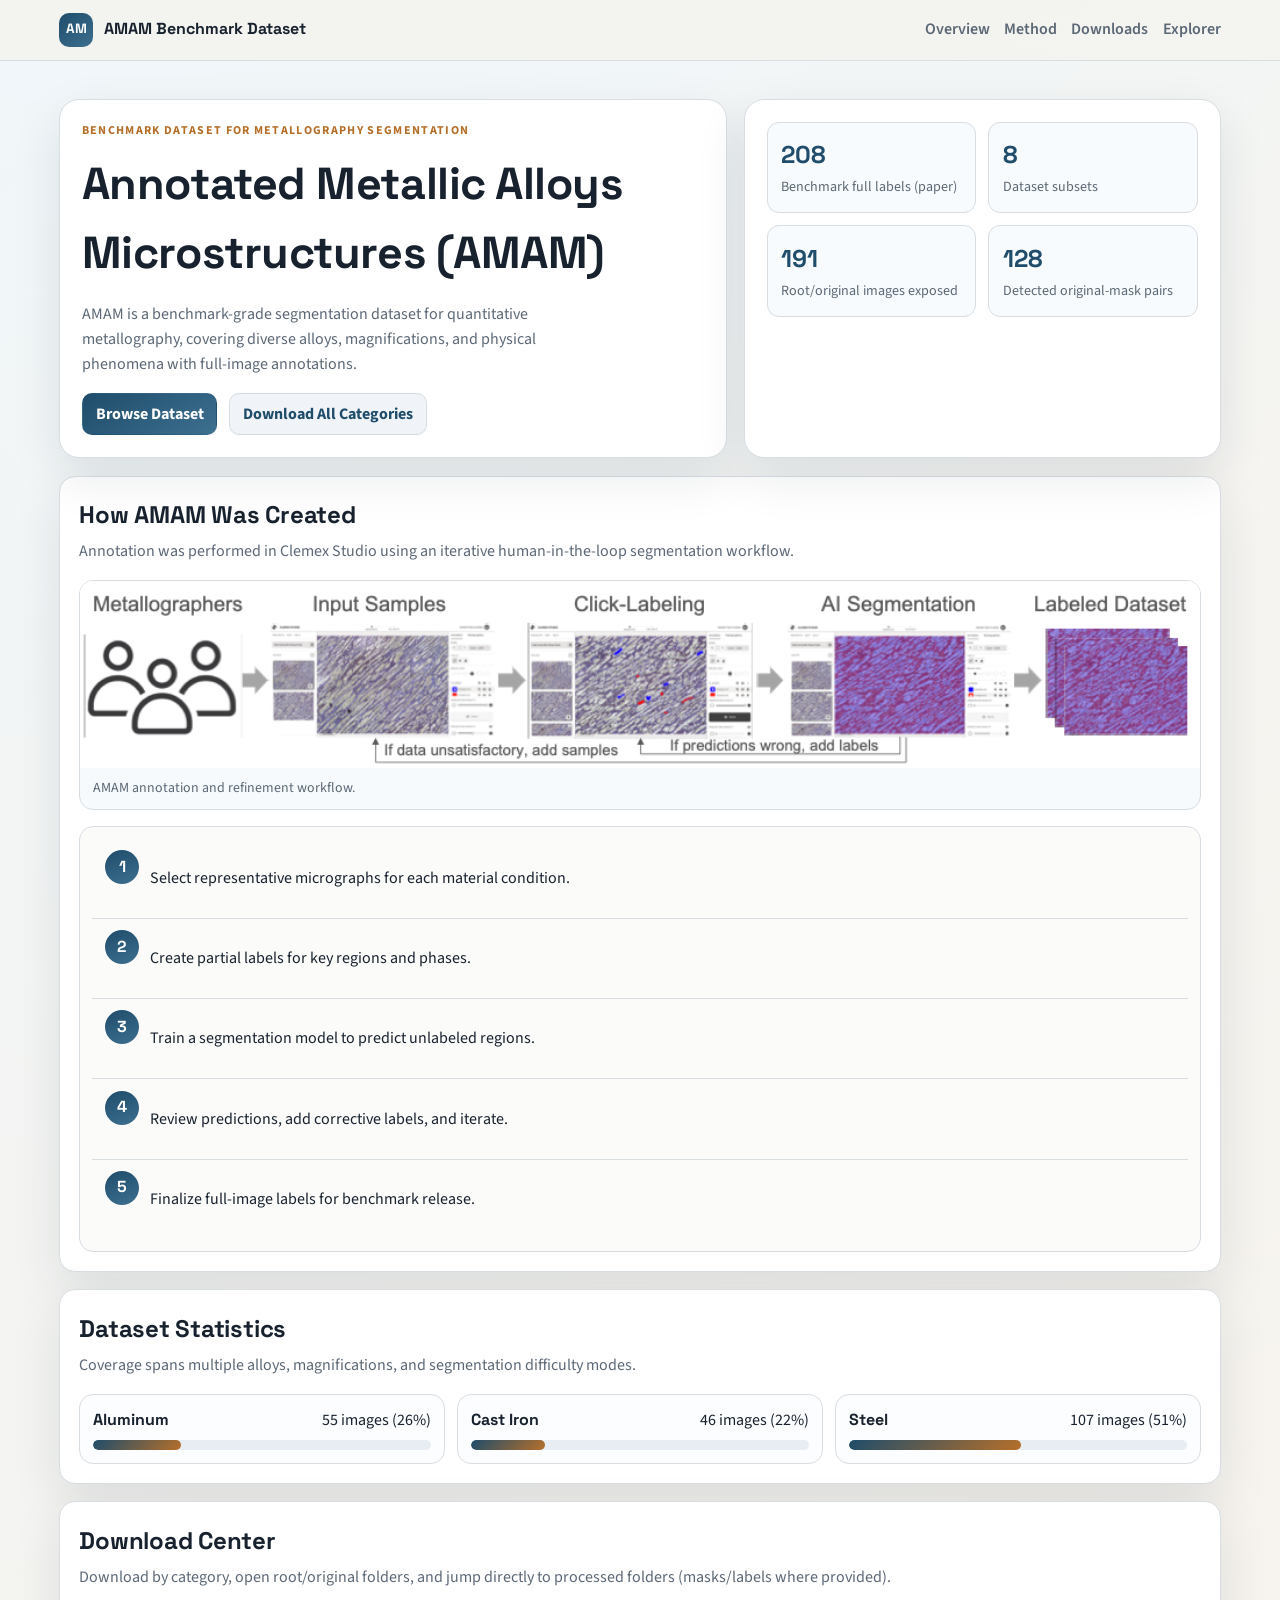
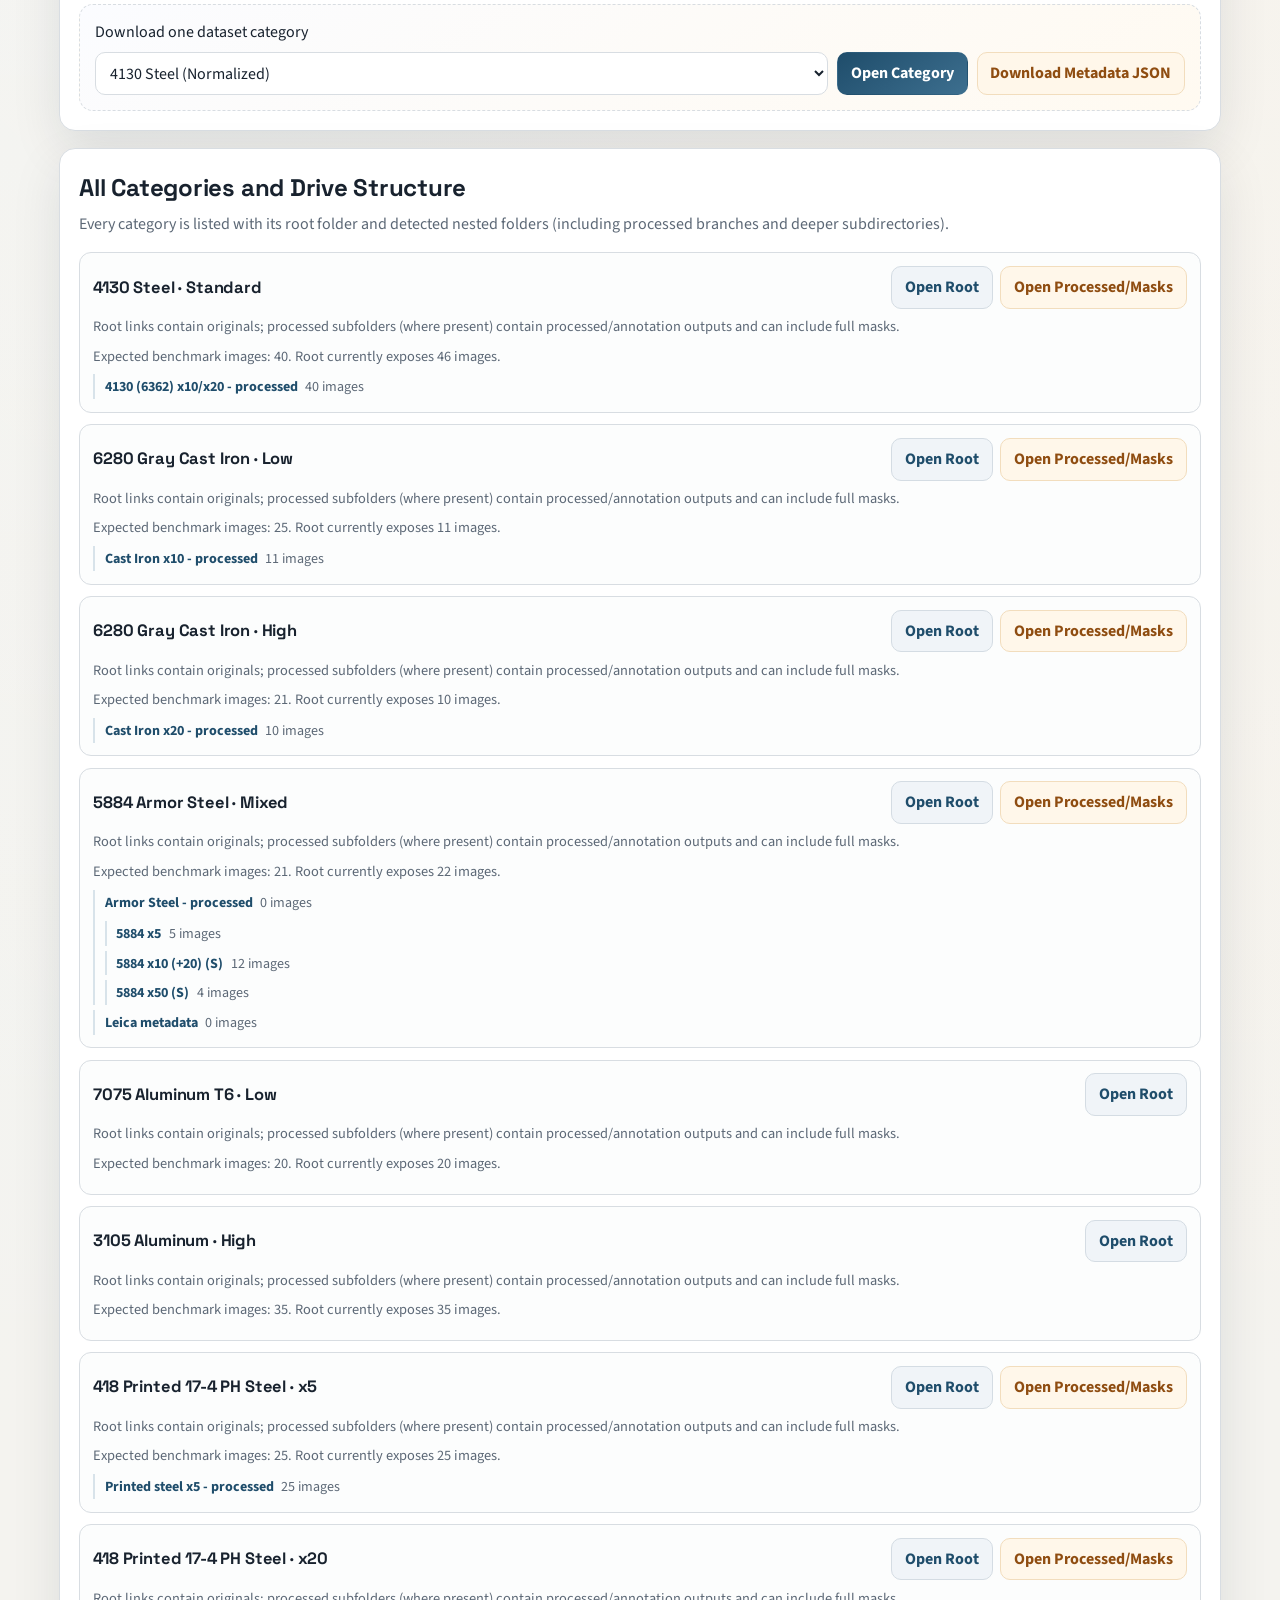
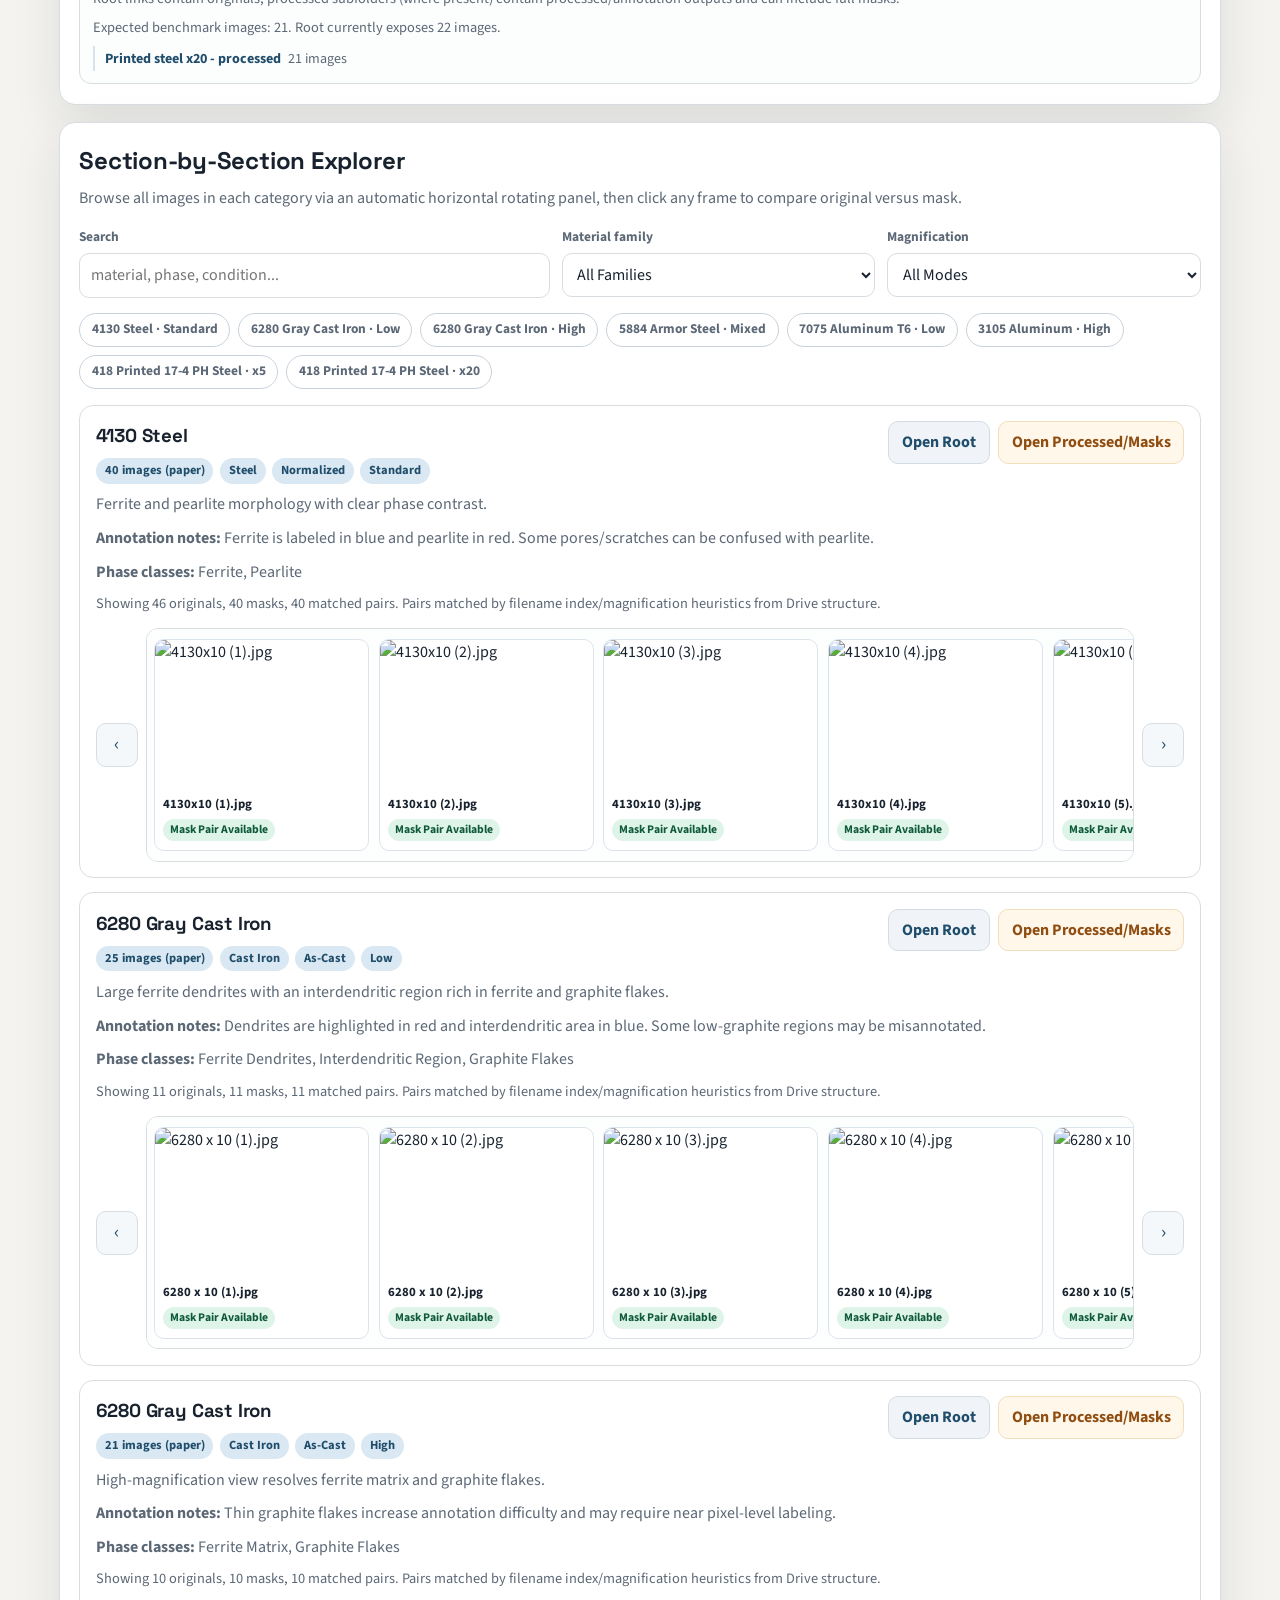
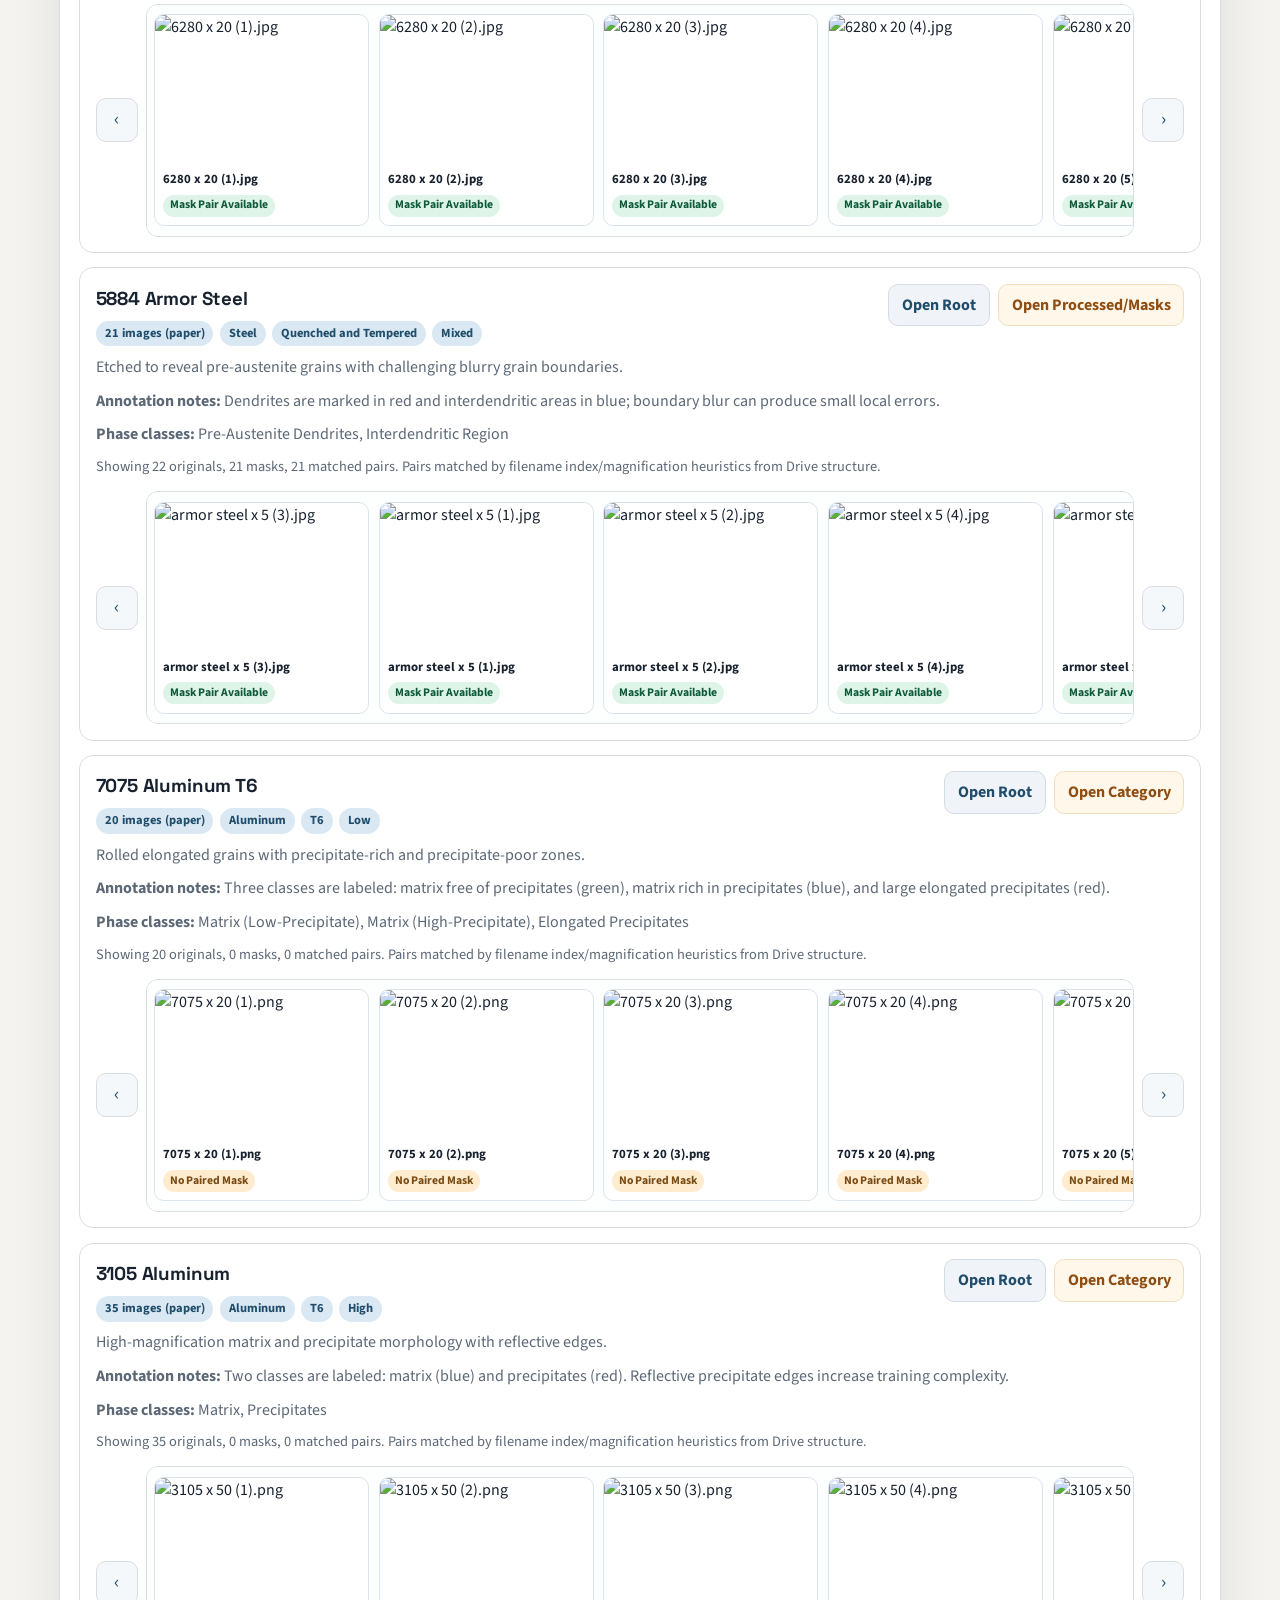
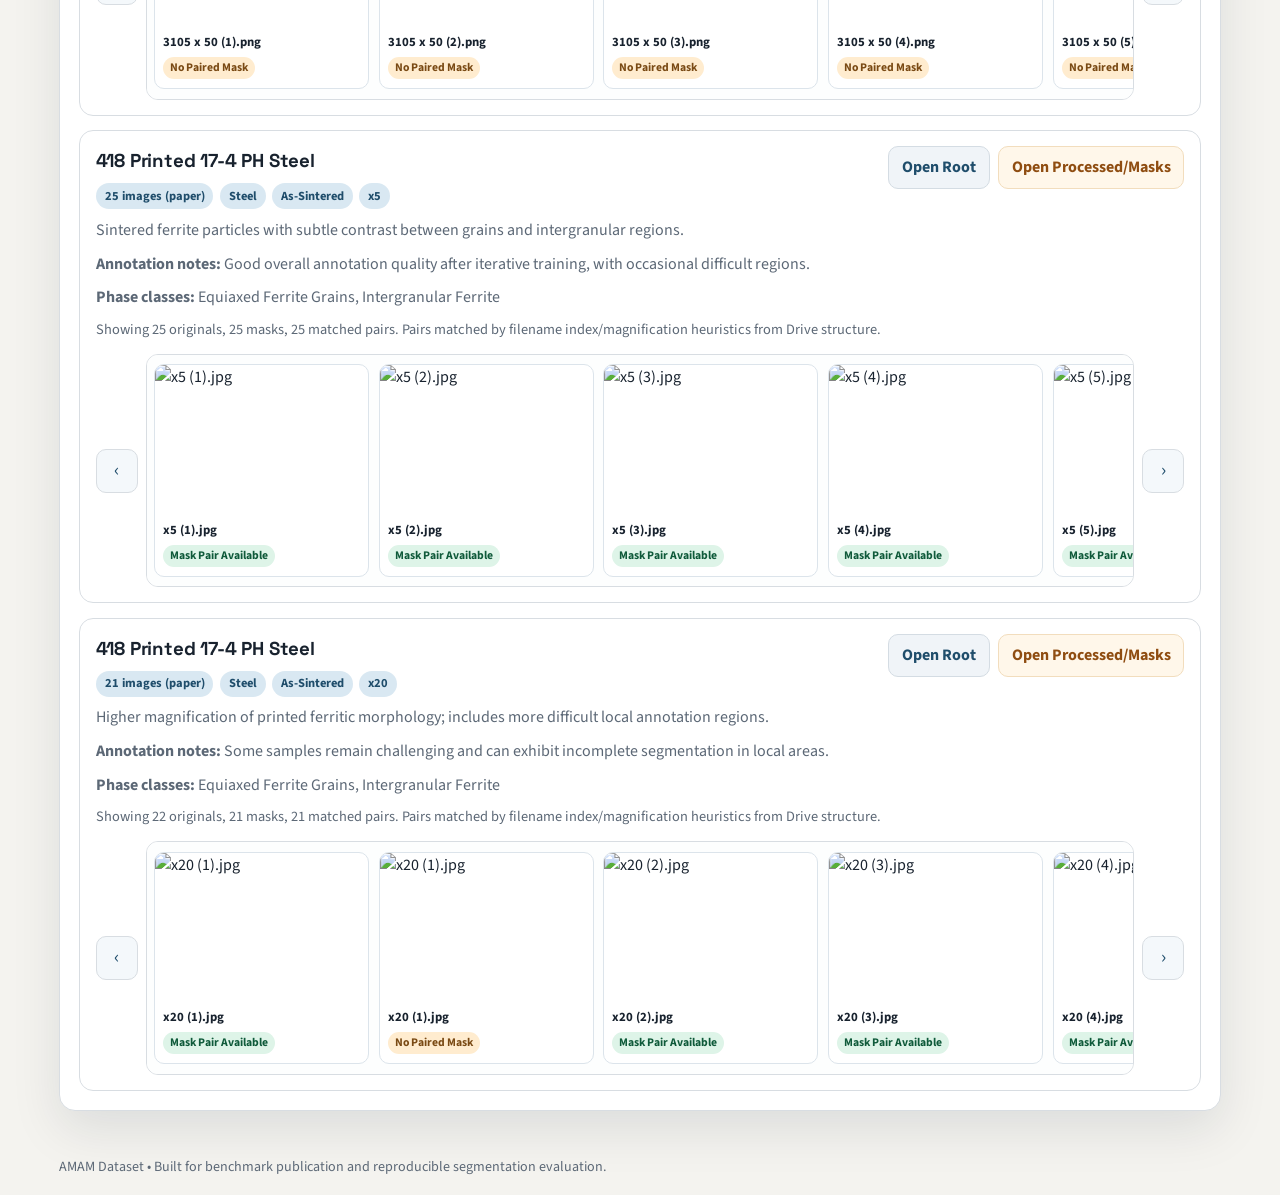
==== commit c98ecb7c: "Redesign category explorer with rotating carousels and original-mask compare" ====
--- a/index.html
+++ b/index.html
@@ -88,7 +88,7 @@
     <section class="panel" id="explorer">
       <div class="panel-head reveal">
         <h2>Section-by-Section Explorer</h2>
-        <p>Browse each AMAM subset, inspect representative images, and zoom to benchmark-level detail.</p>
+        <p>Browse all images in each category via an automatic horizontal rotating panel, then click any frame to compare original versus mask.</p>
       </div>
 
       <div class="controls reveal">
@@ -120,19 +120,31 @@
     <p>AMAM Dataset • Built for benchmark publication and reproducible segmentation evaluation.</p>
   </footer>
 
-  <dialog id="lightbox" class="lightbox" aria-label="Image viewer">
-    <form method="dialog" class="lightbox-backdrop">
-      <button class="lightbox-close" aria-label="Close image viewer" value="cancel" type="submit">×</button>
+  <dialog id="compareModal" class="compare-modal" aria-label="Original and mask comparison">
+    <form method="dialog" class="compare-backdrop">
+      <button class="compare-close" aria-label="Close comparison" value="cancel" type="submit">×</button>
     </form>
-    <div class="lightbox-content">
-      <button id="lightboxPrev" class="lightbox-nav" type="button" aria-label="Previous image">‹</button>
-      <figure>
-        <img id="lightboxImage" alt="Expanded microstructure preview">
-        <figcaption id="lightboxCaption"></figcaption>
+    <div class="compare-header">
+      <h3 id="compareTitle">Image Compare</h3>
+    </div>
+    <div class="compare-grid">
+      <figure class="compare-pane">
+        <img id="compareOriginalImage" alt="Original dataset image">
+        <figcaption>Original</figcaption>
       </figure>
-      <button id="lightboxNext" class="lightbox-nav" type="button" aria-label="Next image">›</button>
+      <figure class="compare-pane" id="compareMaskPane">
+        <img id="compareMaskImage" alt="Mask image">
+        <figcaption>Mask</figcaption>
+      </figure>
+      <div class="compare-empty" id="compareNoMask">No paired mask detected for this image.</div>
     </div>
-    <div class="lightbox-props" id="lightboxProps"></div>
+    <div class="compare-meta" id="compareMeta"></div>
+    <div class="compare-actions">
+      <a id="compareOpenOriginal" class="btn btn-ghost" target="_blank" rel="noopener noreferrer" href="#">Open Original</a>
+      <a id="compareDownloadOriginal" class="btn btn-ghost" target="_blank" rel="noopener noreferrer" href="#">Download Original</a>
+      <a id="compareOpenMask" class="btn btn-secondary" target="_blank" rel="noopener noreferrer" href="#">Open Mask</a>
+      <a id="compareDownloadMask" class="btn btn-secondary" target="_blank" rel="noopener noreferrer" href="#">Download Mask</a>
+    </div>
   </dialog>
 
   <script src="assets/js/app.js" defer></script>
--- a/assets/css/styles.css
+++ b/assets/css/styles.css
@@ -195,11 +195,12 @@
 .method-grid {
   margin-top: 1rem;
   display: grid;
-  grid-template-columns: 1.1fr 1fr;
+  grid-template-columns: 1fr 1fr;
   gap: 1rem;
 }
 
 .workflow-card {
+  grid-column: 1 / -1;
   margin: 0;
   border-radius: 14px;
   overflow: hidden;
@@ -207,6 +208,13 @@
   background: #f6fafc;
 }
 
+.workflow-card img {
+  width: 100%;
+  height: auto;
+  object-fit: contain;
+  background: #fff;
+}
+
 .workflow-card figcaption {
   padding: 0.6rem 0.8rem;
   color: var(--muted);
@@ -214,6 +222,7 @@
 }
 
 .method-steps {
+  grid-column: 1 / -1;
   border: 1px solid var(--line);
   border-radius: 14px;
   background: #fbfbfa;
@@ -467,64 +476,100 @@
   flex-wrap: wrap;
 }
 
-.sample-grid {
+.category-gallery-meta {
+  margin-top: 0.55rem;
+  color: var(--muted);
+  font-size: 0.9rem;
+}
+
+.carousel-shell {
   margin-top: 0.8rem;
   display: grid;
-  grid-template-columns: repeat(auto-fit, minmax(210px, 1fr));
-  gap: 0.7rem;
-}
-
-.sample-card {
+  grid-template-columns: 42px 1fr 42px;
+  gap: 0.5rem;
+  align-items: center;
+}
+
+.carousel-btn {
+  border: 1px solid var(--line);
+  background: #f4f8fb;
+  color: var(--steel);
+  border-radius: 10px;
+  height: 44px;
+  cursor: pointer;
+  font-size: 1.2rem;
+}
+
+.carousel-viewport {
+  overflow-x: auto;
+  scrollbar-width: thin;
+  scroll-behavior: smooth;
   border: 1px solid var(--line);
   border-radius: 12px;
+  background: #fdfefe;
+}
+
+.carousel-track {
+  display: flex;
+  gap: 0.6rem;
+  padding: 0.6rem;
+}
+
+.carousel-slide {
+  min-width: 215px;
+  max-width: 215px;
+  border: 1px solid #dce4eb;
+  border-radius: 10px;
   overflow: hidden;
-  background: #fdfdfd;
-}
-
-.sample-card img {
+  background: #fff;
+}
+
+.carousel-card {
+  border: 0;
   width: 100%;
-  height: 170px;
+  background: none;
+  padding: 0;
+  text-align: left;
+  cursor: pointer;
+  color: inherit;
+}
+
+.carousel-card img {
+  width: 100%;
+  height: 148px;
   object-fit: cover;
-  cursor: zoom-in;
-}
-
-.sample-body {
-  padding: 0.6rem;
-}
-
-.sample-kind {
+  display: block;
+}
+
+.carousel-caption {
+  padding: 0.45rem 0.5rem 0.55rem;
+}
+
+.carousel-caption strong {
+  display: block;
+  font-size: 0.8rem;
+  white-space: nowrap;
+  overflow: hidden;
+  text-overflow: ellipsis;
+}
+
+.pair-tag {
   display: inline-block;
-  margin-top: 0.1rem;
-  font-size: 0.8rem;
-  font-weight: 700;
-  color: var(--copper);
-}
-
-.props {
-  margin: 0.5rem 0;
-  display: grid;
-  gap: 0.25rem;
-}
-
-.props div {
-  display: grid;
-  grid-template-columns: 84px 1fr;
-  gap: 0.3rem;
-  font-size: 0.8rem;
-}
-
-.props dt {
-  color: var(--muted);
-}
-
-.props dd {
-  margin: 0;
-}
-
-.sample-actions {
-  display: flex;
-  gap: 0.45rem;
-  flex-wrap: wrap;
+  margin-top: 0.28rem;
+  font-size: 0.73rem;
+  font-weight: 700;
+  border-radius: 999px;
+  padding: 0.12rem 0.44rem;
+}
+
+.pair-tag.mask {
+  color: #0f5a3a;
+  background: #def4e8;
+}
+
+.pair-tag.nomask {
+  color: #7a4a14;
+  background: #ffeccf;
 }
 
 .btn {
@@ -561,7 +606,7 @@
   font-size: 0.88rem;
 }
 
-.lightbox {
+.compare-modal {
   border: none;
   border-radius: 12px;
   width: min(96vw, 1100px);
@@ -572,18 +617,18 @@
   color: #e8eef4;
 }
 
-.lightbox::backdrop {
+.compare-modal::backdrop {
   background: rgba(0, 0, 0, 0.75);
 }
 
-.lightbox-backdrop {
+.compare-backdrop {
   position: absolute;
   top: 0.2rem;
   right: 0.2rem;
   z-index: 4;
 }
 
-.lightbox-close {
+.compare-close {
   border: none;
   background: rgba(7, 14, 18, 0.8);
   color: #fff;
@@ -594,49 +639,65 @@
   cursor: pointer;
 }
 
-.lightbox-content {
-  display: grid;
-  grid-template-columns: 48px 1fr 48px;
-  align-items: center;
+.compare-header {
+  padding: 0.85rem 1rem 0.45rem;
+}
+
+.compare-grid {
+  display: grid;
+  grid-template-columns: 1fr 1fr;
+  gap: 0.7rem;
+  padding: 0 0.9rem 0.85rem;
+}
+
+.compare-pane {
+  margin: 0;
+  border: 1px solid rgba(182, 204, 220, 0.25);
+  border-radius: 10px;
+  background: rgba(7, 14, 18, 0.35);
+  overflow: hidden;
+}
+
+.compare-pane img {
+  width: 100%;
+  max-height: 62vh;
+  object-fit: contain;
+  background: #000;
+}
+
+.compare-pane figcaption {
+  padding: 0.45rem 0.6rem;
+  color: #bdd0df;
+  font-size: 0.84rem;
+}
+
+.compare-empty {
+  display: none;
+  grid-column: 2;
+  align-self: center;
+  text-align: center;
+  color: #f7d9b1;
+  border: 1px dashed rgba(240, 188, 117, 0.35);
+  border-radius: 10px;
+  padding: 1rem;
+}
+
+.compare-empty.show {
+  display: block;
+}
+
+.compare-meta {
+  border-top: 1px solid rgba(189, 208, 222, 0.22);
+  padding: 0.6rem 1rem 0.4rem;
+  color: #d3e3f0;
+  font-size: 0.9rem;
+}
+
+.compare-actions {
+  padding: 0.25rem 1rem 1rem;
+  display: flex;
+  flex-wrap: wrap;
   gap: 0.5rem;
-  padding: 0.7rem;
-}
-
-.lightbox-content figure {
-  margin: 0;
-  text-align: center;
-}
-
-.lightbox-content img {
-  max-height: 70vh;
-  width: auto;
-  margin: 0 auto;
-  border-radius: 8px;
-}
-
-.lightbox-content figcaption {
-  margin-top: 0.5rem;
-  color: #b7c7d5;
-}
-
-.lightbox-nav {
-  border: none;
-  background: rgba(84, 111, 129, 0.3);
-  color: #fff;
-  border-radius: 10px;
-  height: 54px;
-  font-size: 1.5rem;
-  cursor: pointer;
-}
-
-.lightbox-props {
-  padding: 0.7rem 1rem 0.95rem;
-  border-top: 1px solid rgba(189, 208, 222, 0.22);
-  display: grid;
-  grid-template-columns: repeat(auto-fit, minmax(220px, 1fr));
-  gap: 0.35rem 0.8rem;
-  color: #dbe7f1;
-  font-size: 0.9rem;
 }
 
 .reveal {
@@ -662,12 +723,20 @@
     display: none;
   }
 
-  .sample-card img {
-    height: 200px;
-  }
-
-  .lightbox-content {
-    grid-template-columns: 42px 1fr 42px;
+  .compare-grid {
+    grid-template-columns: 1fr;
+  }
+
+  .compare-empty {
+    grid-column: 1;
+  }
+
+  .carousel-shell {
+    grid-template-columns: 1fr;
+  }
+
+  .carousel-btn {
+    display: none;
   }
 }
 
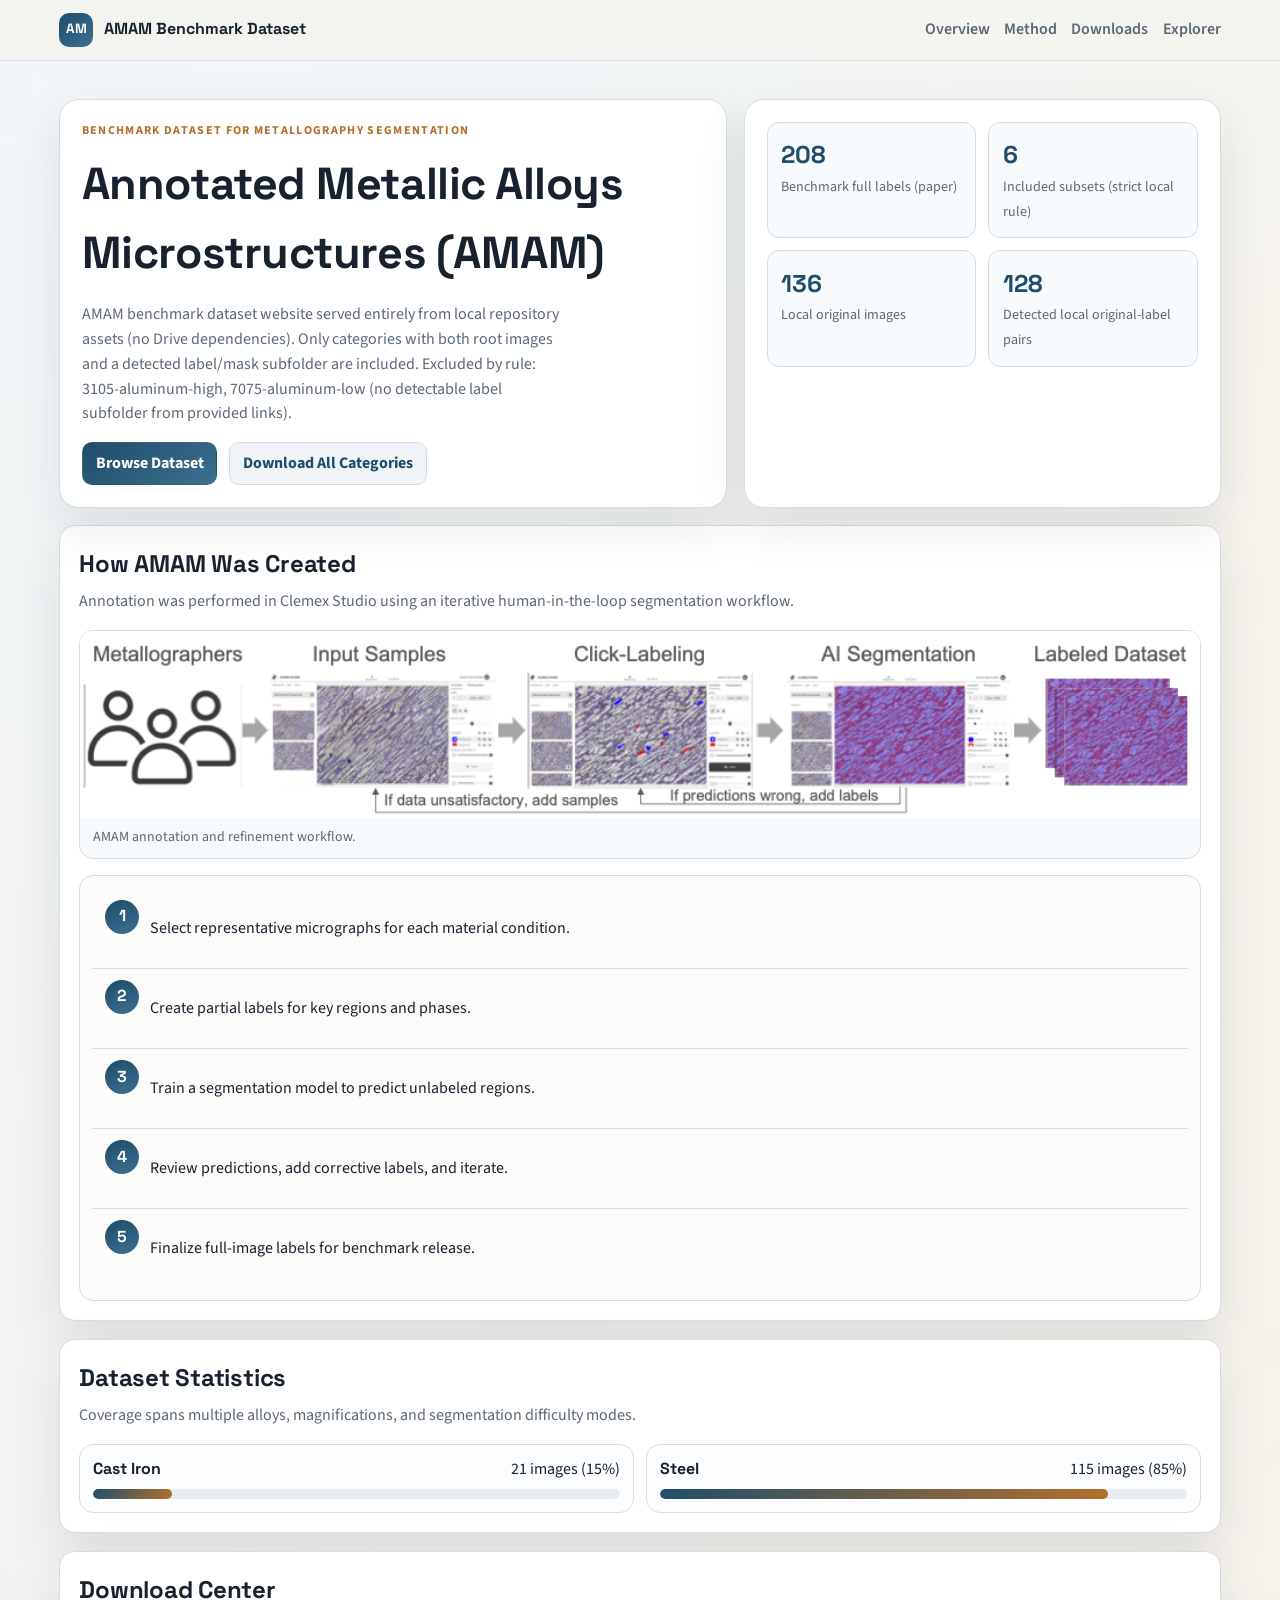
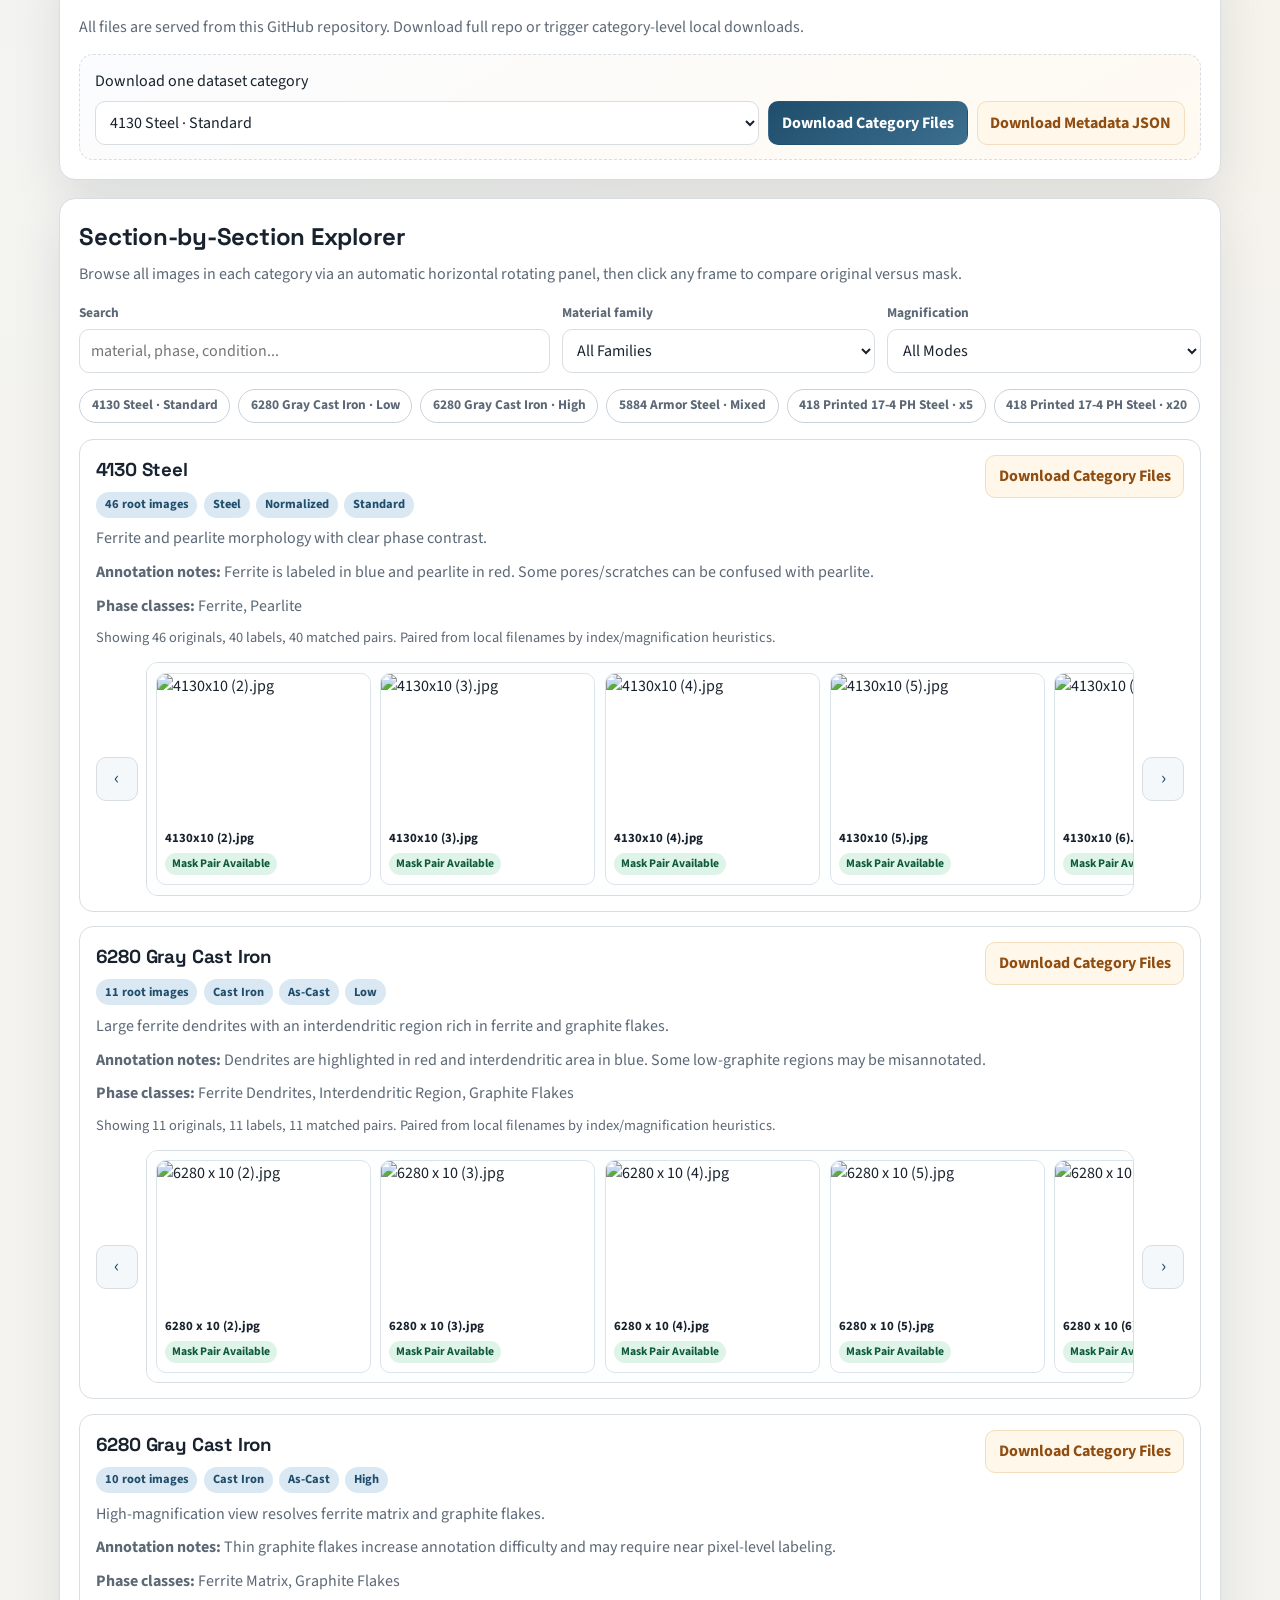
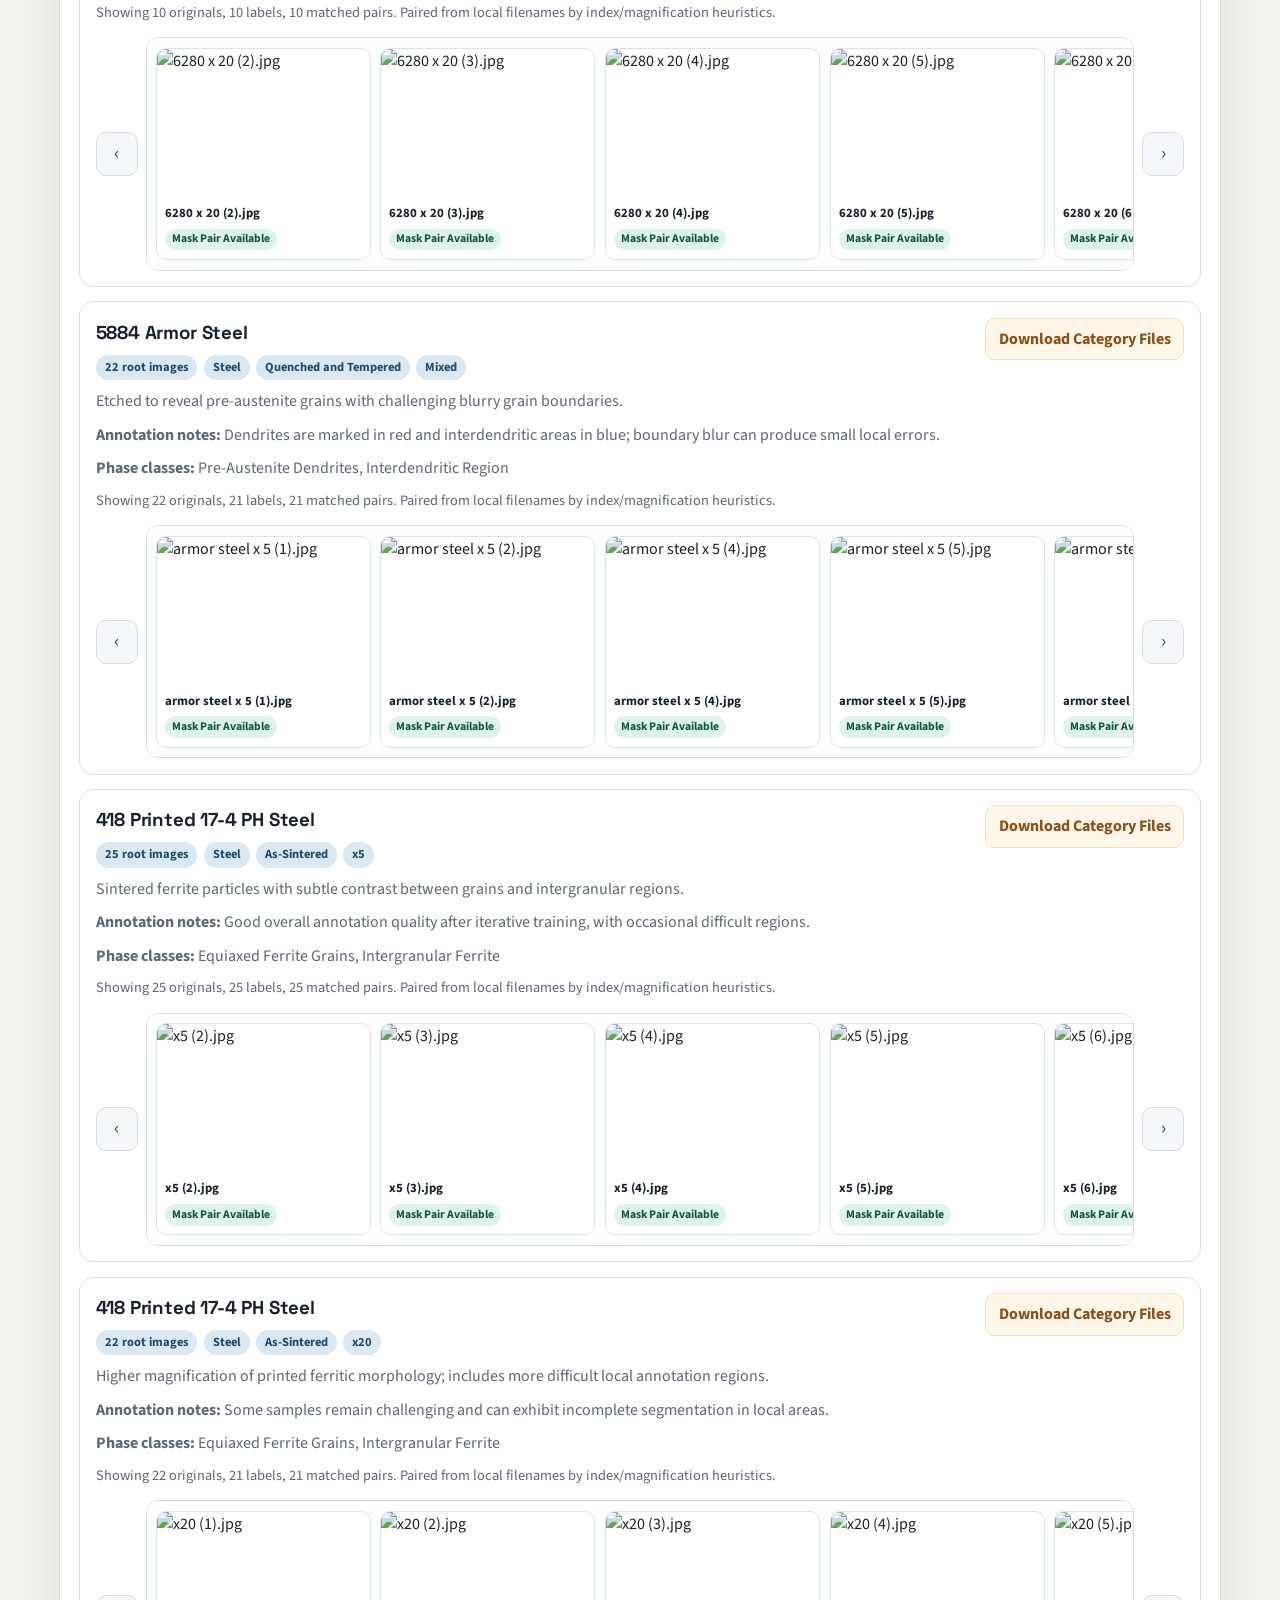
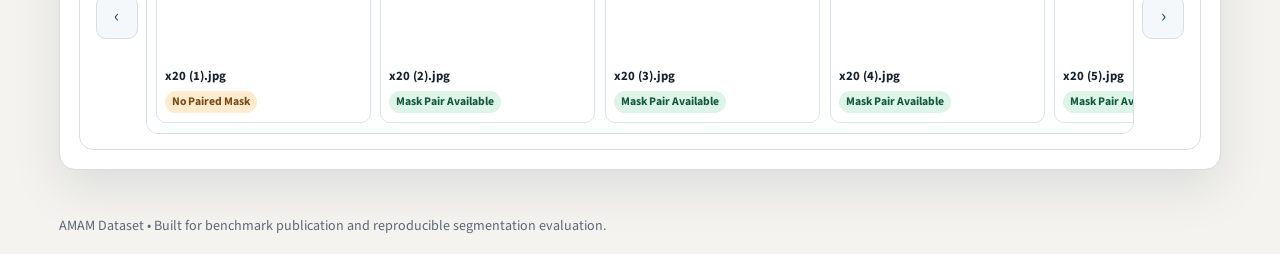
==== commit 291a8116: "Migrate AMAM site to local Git-hosted dataset and strict label-folder filtering" ====
--- a/index.html
+++ b/index.html
@@ -65,24 +65,16 @@
     <section class="panel" id="downloads">
       <div class="panel-head reveal">
         <h2>Download Center</h2>
-        <p>Download by category, open root/original folders, and jump directly to processed folders (masks/labels where provided).</p>
+        <p>All files are served from this GitHub repository. Download full repo or trigger category-level local downloads.</p>
       </div>
       <div class="download-shell reveal">
         <label for="categoryDownloadSelect">Download one dataset category</label>
         <div class="download-row">
           <select id="categoryDownloadSelect" aria-label="Choose category to download"></select>
-          <button class="btn btn-primary" type="button" id="downloadCategoryBtn">Open Category</button>
+          <button class="btn btn-primary" type="button" id="downloadCategoryBtn">Download Category Files</button>
           <button class="btn btn-secondary" type="button" id="downloadManifestBtn">Download Metadata JSON</button>
         </div>
       </div>
-    </section>
-
-    <section class="panel" id="drive-structure">
-      <div class="panel-head reveal">
-        <h2>All Categories and Drive Structure</h2>
-        <p>Every category is listed with its root folder and detected nested folders (including processed branches and deeper subdirectories).</p>
-      </div>
-      <div id="driveMatrix" class="drive-matrix"></div>
     </section>
 
     <section class="panel" id="explorer">
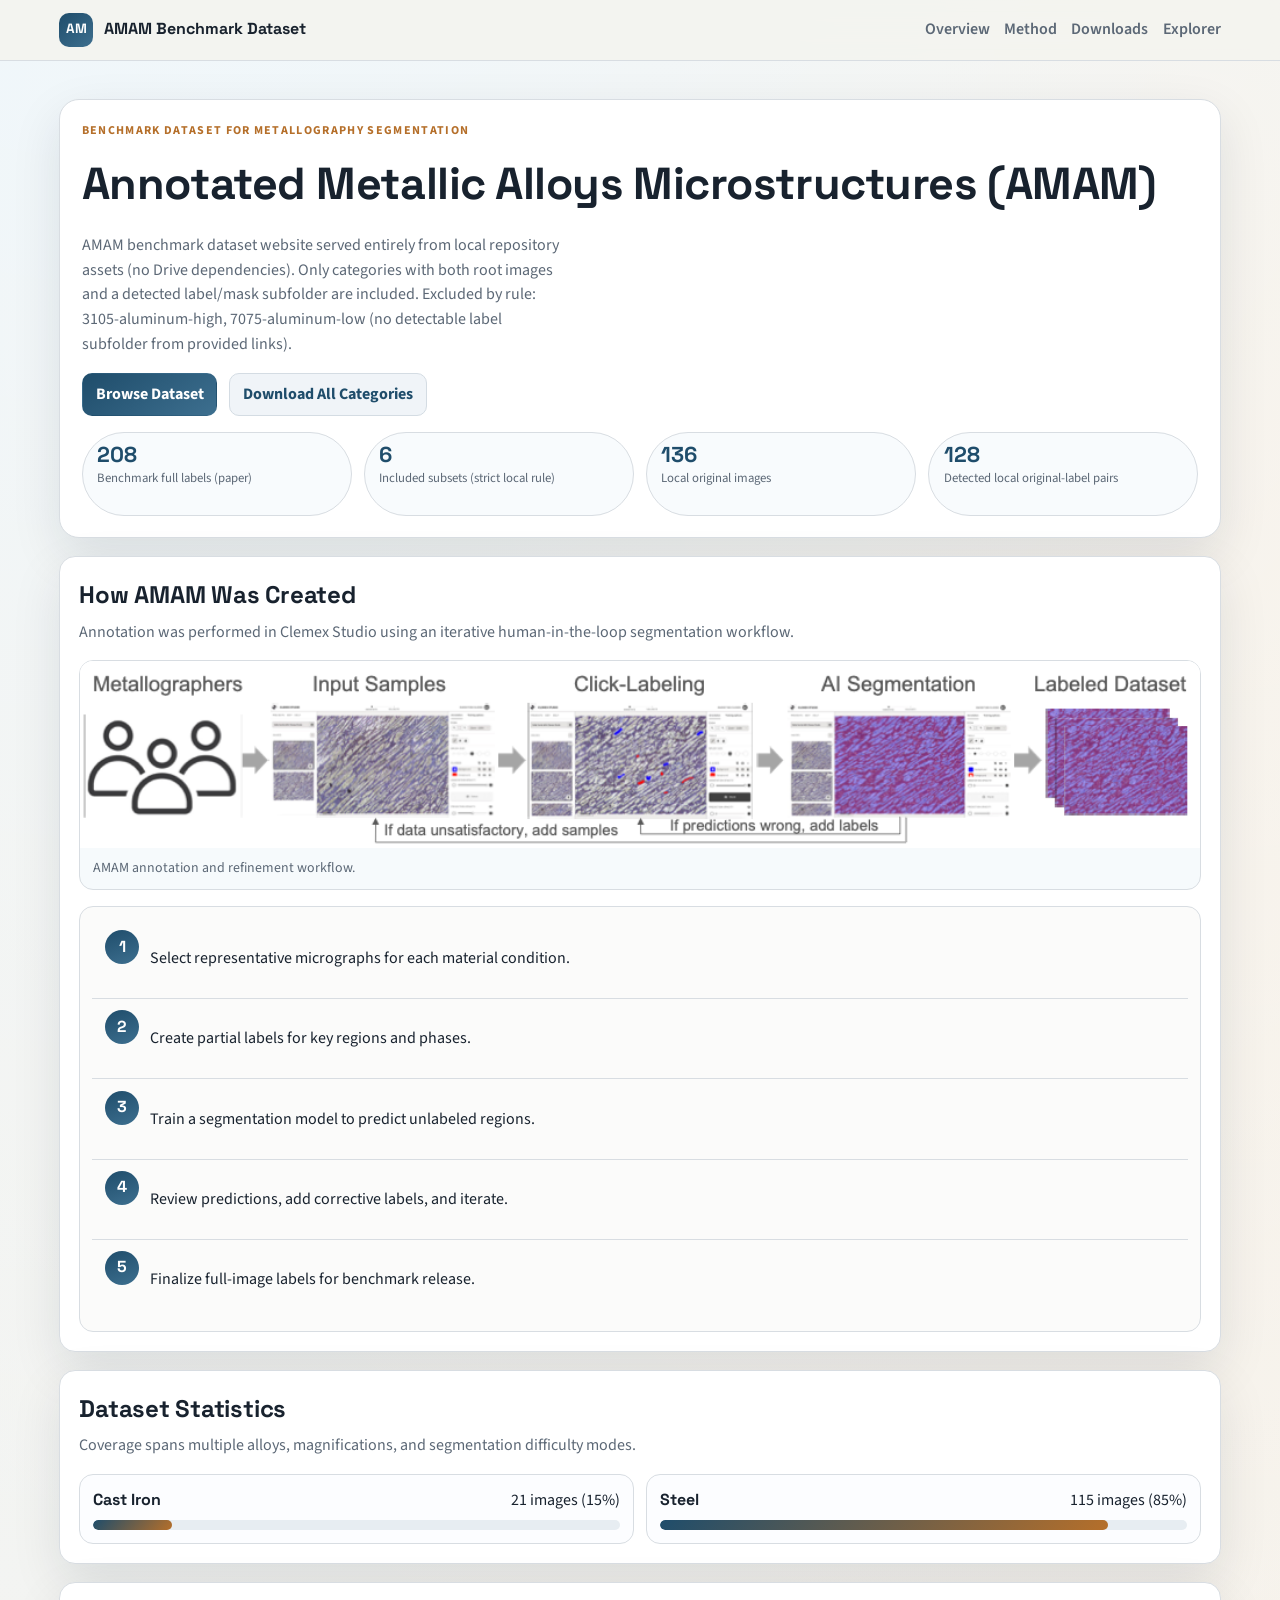
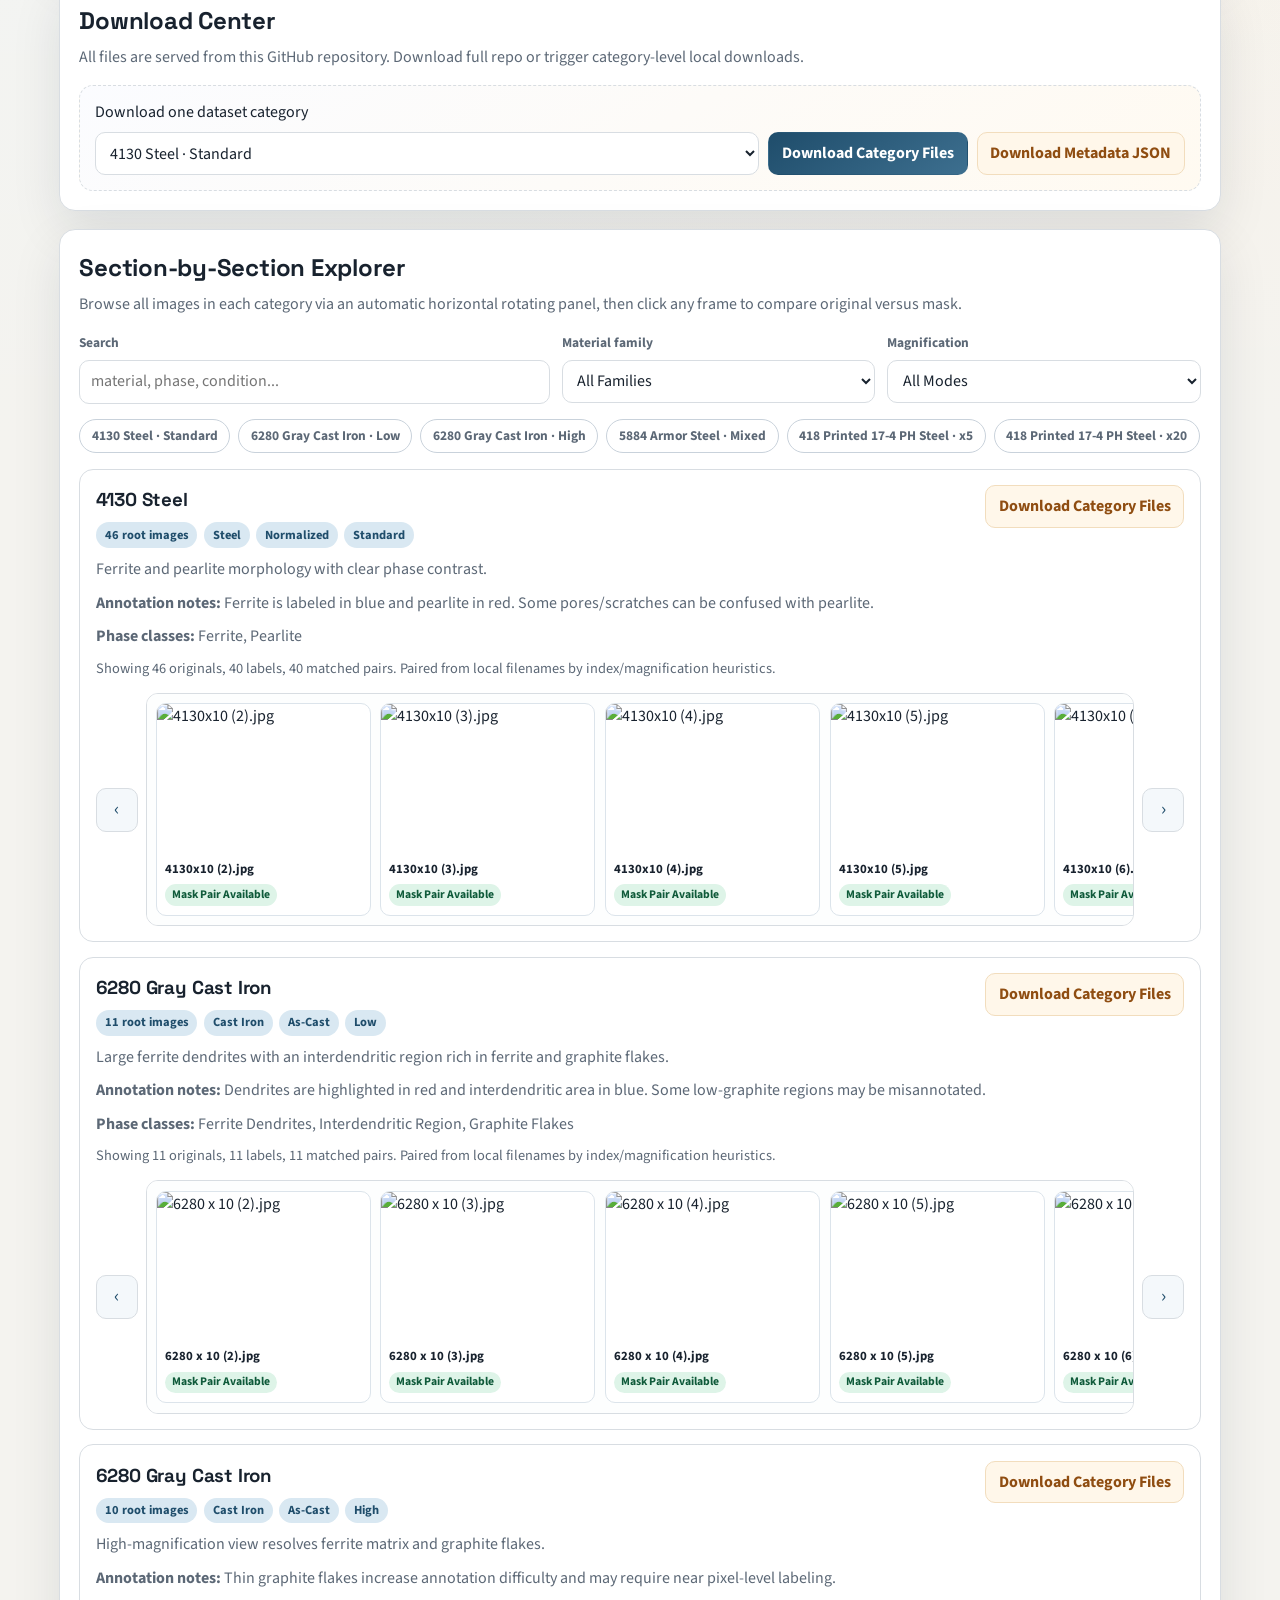
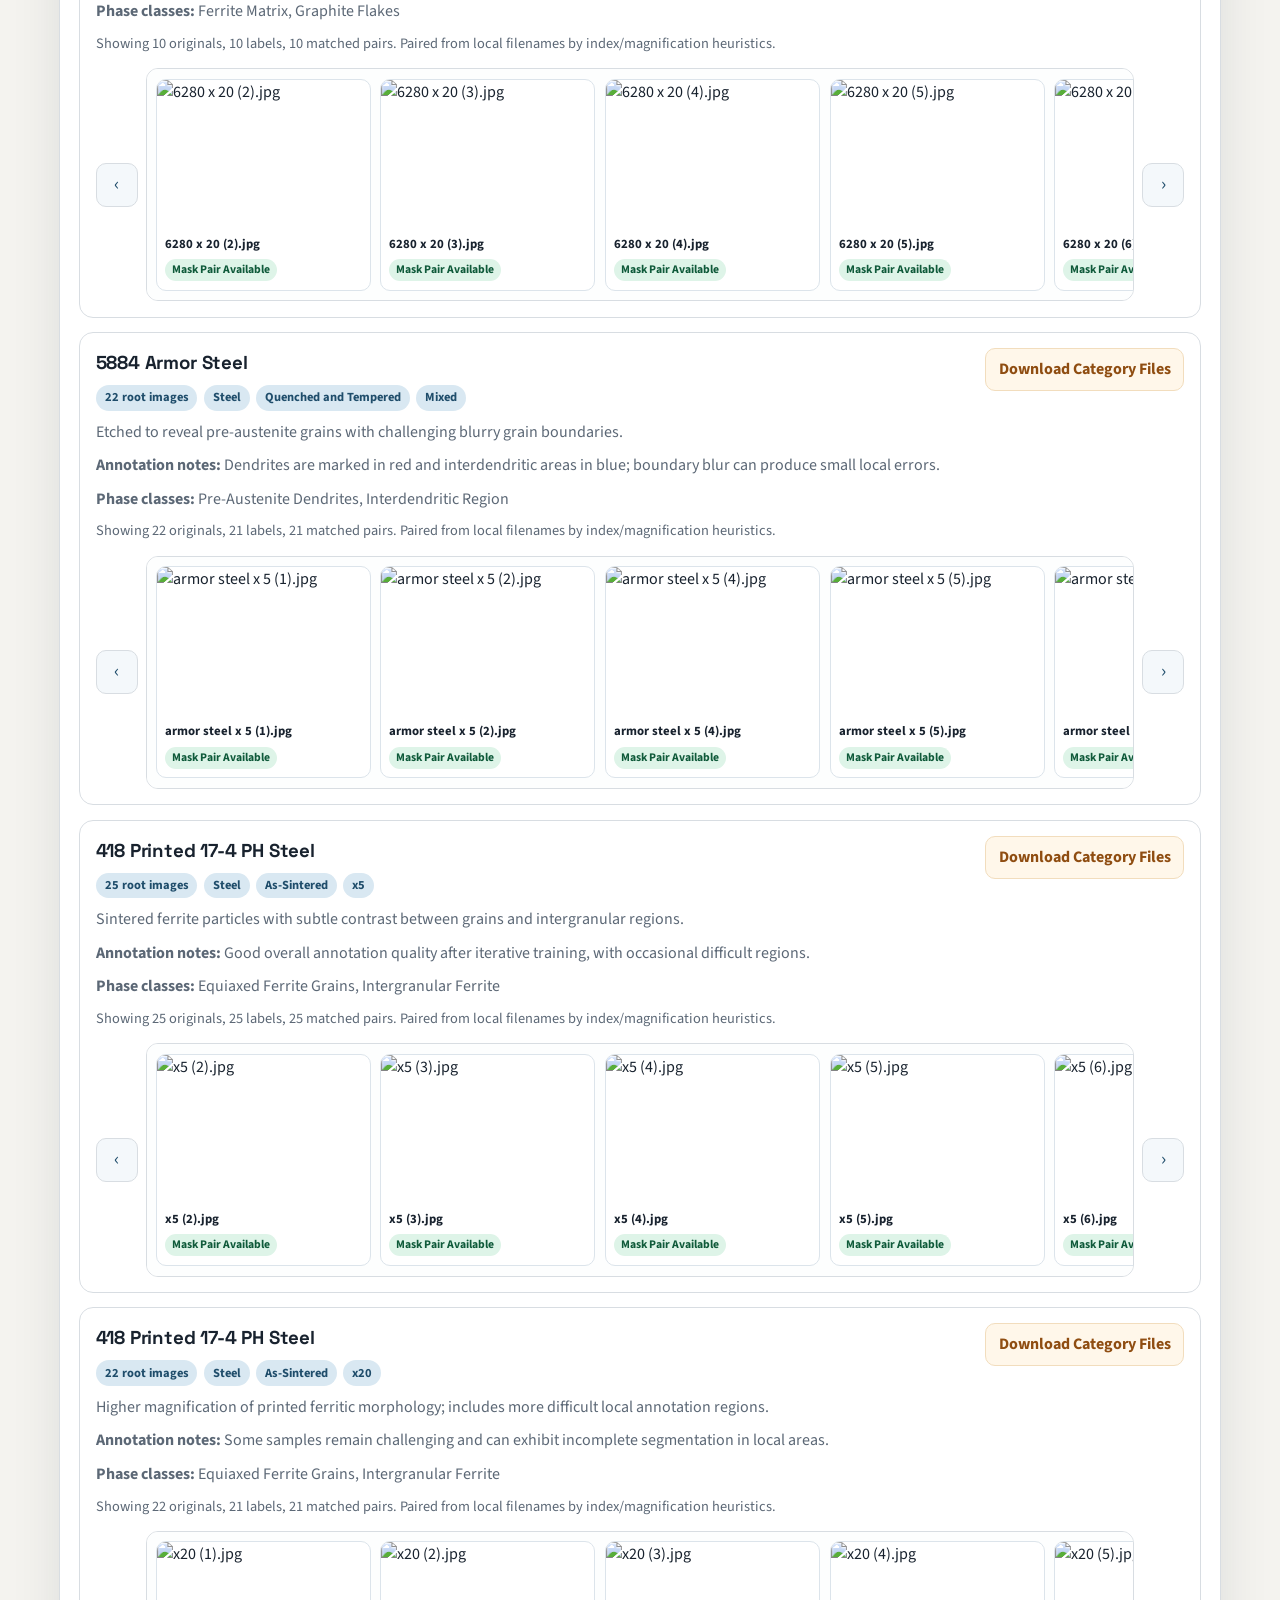
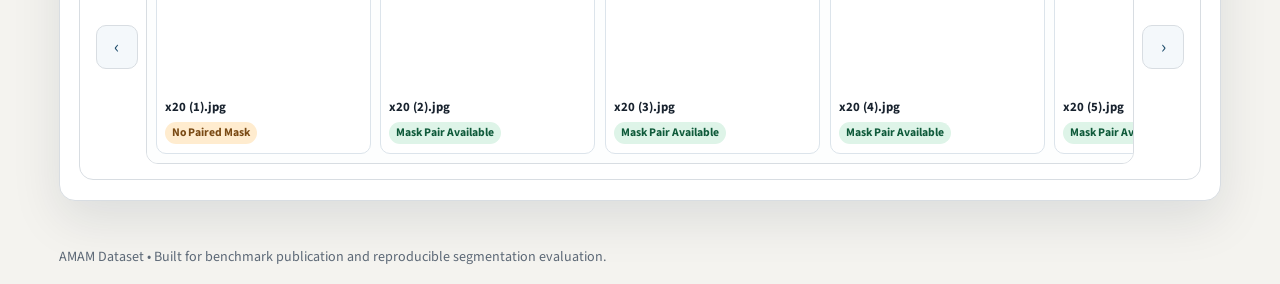
==== commit b4f9a53e: "Simplify hero: remove right stats panel and use horizontal summary strip" ====
--- a/index.html
+++ b/index.html
@@ -36,8 +36,8 @@
           <a class="btn btn-primary" href="#explorer">Browse Dataset</a>
           <button class="btn btn-ghost" id="downloadAllBtn" type="button">Download All Categories</button>
         </div>
+        <div class="summary-strip" id="summaryStats" aria-live="polite"></div>
       </div>
-      <div class="hero-stats reveal" id="summaryStats" aria-live="polite"></div>
     </section>
 
     <section class="method panel" id="method">
--- a/assets/css/styles.css
+++ b/assets/css/styles.css
@@ -109,15 +109,11 @@
 }
 
 .hero {
-  display: grid;
-  grid-template-columns: 1.4fr 1fr;
-  gap: 1.1rem;
-  align-items: stretch;
+  display: block;
   margin-top: 1rem;
 }
 
-.hero-content,
-.hero-stats {
+.hero-content {
   background: var(--panel);
   border: 1px solid var(--line);
   border-radius: calc(var(--radius) + 4px);
@@ -152,30 +148,37 @@
   gap: 0.75rem;
 }
 
-.summary-grid {
-  display: grid;
-  grid-template-columns: repeat(2, minmax(0, 1fr));
+.summary-strip {
+  margin-top: 1rem;
+  display: grid;
+  grid-template-columns: repeat(4, minmax(0, 1fr));
   gap: 0.75rem;
 }
 
-.stat-card {
-  border: 1px solid var(--line);
-  border-radius: 12px;
+.stat-chip {
+  border: 1px solid var(--line);
+  border-radius: 999px;
   background: #f8fbfd;
-  padding: 0.85rem;
+  padding: 0.65rem 0.9rem;
+  display: flex;
+  flex-direction: column;
+  gap: 0.2rem;
+  min-height: 84px;
 }
 
 .stat-value {
   display: block;
   font-family: "Space Grotesk", sans-serif;
-  font-size: 1.52rem;
+  font-size: 1.35rem;
   font-weight: 700;
   color: var(--steel);
+  line-height: 1.1;
 }
 
 .stat-label {
   color: var(--muted);
-  font-size: 0.88rem;
+  font-size: 0.8rem;
+  line-height: 1.25;
 }
 
 .panel {
@@ -719,6 +722,10 @@
     grid-template-columns: 1fr;
   }
 
+  .summary-strip {
+    grid-template-columns: repeat(2, minmax(0, 1fr));
+  }
+
   .top-nav {
     display: none;
   }
@@ -746,12 +753,11 @@
   }
 
   .panel,
-  .hero-content,
-  .hero-stats {
+  .hero-content {
     padding: 0.9rem;
   }
 
-  .summary-grid {
+  .summary-strip {
     grid-template-columns: 1fr;
   }
 
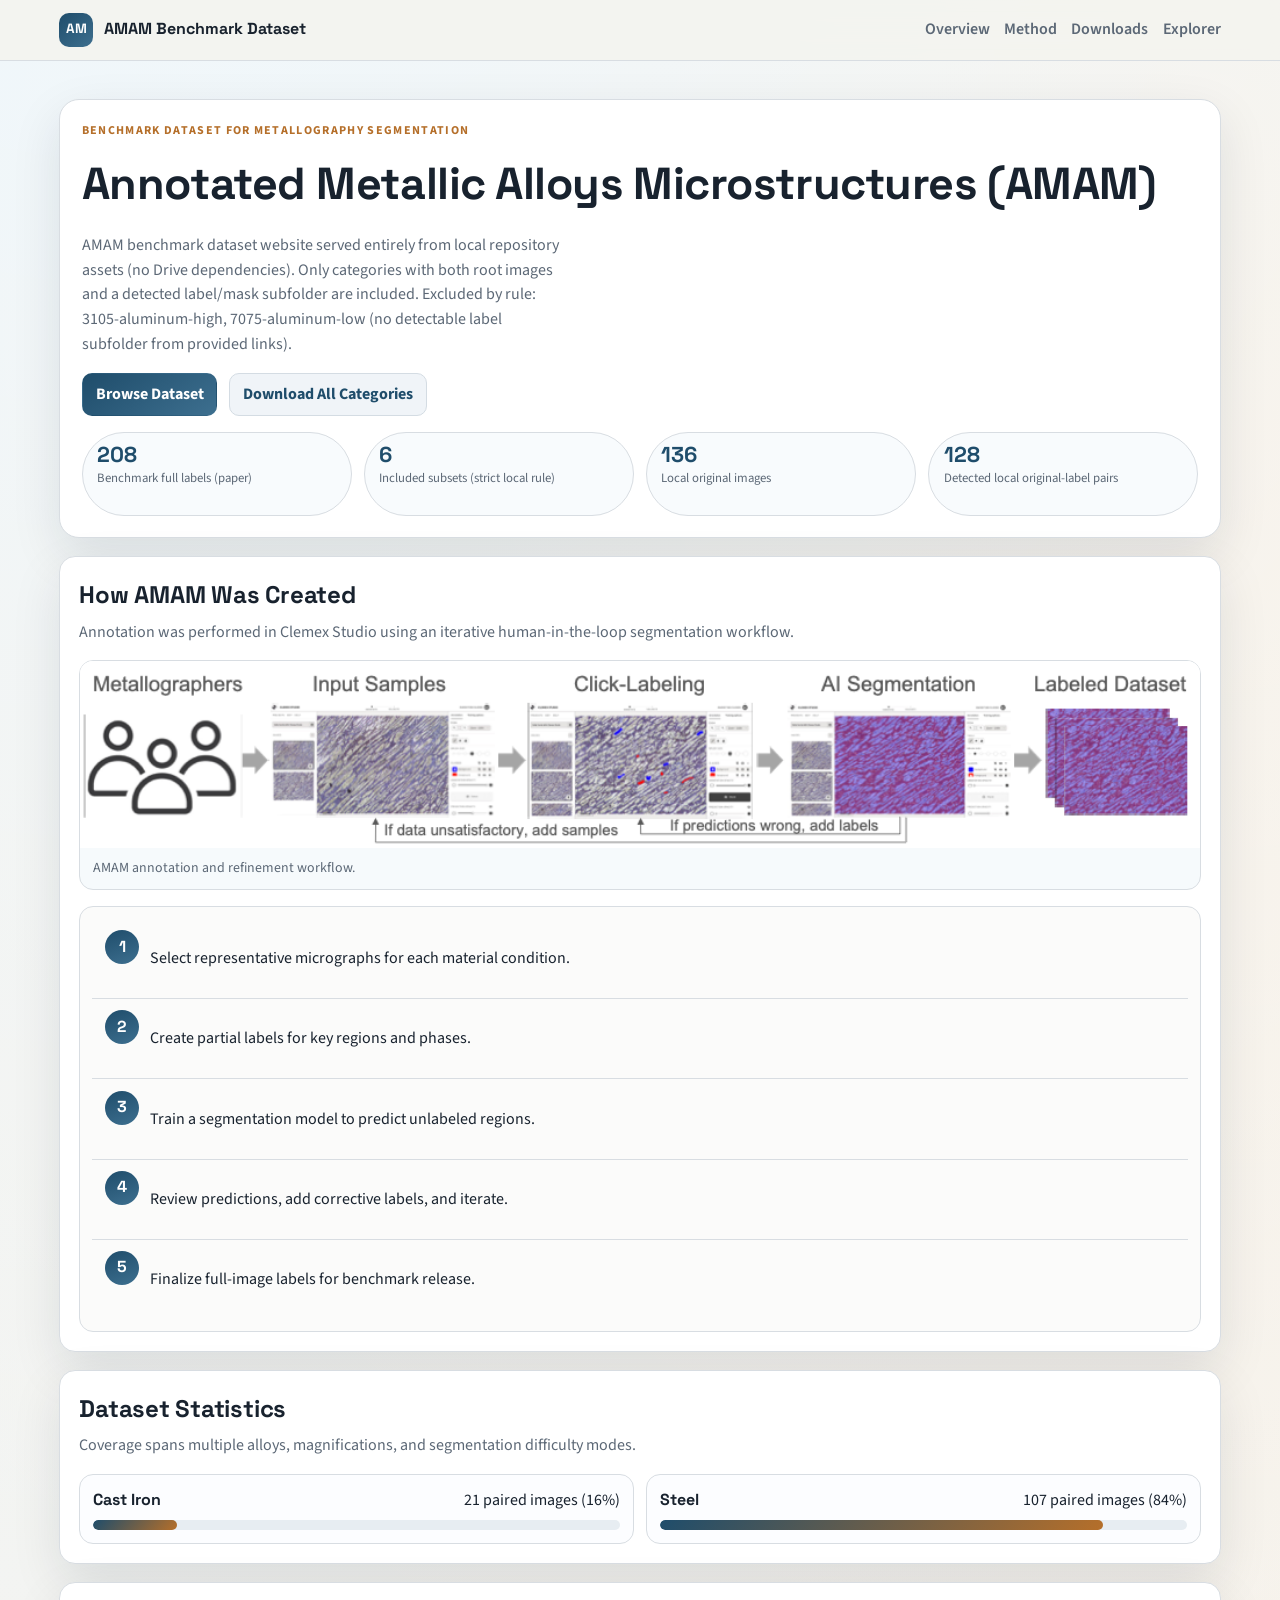
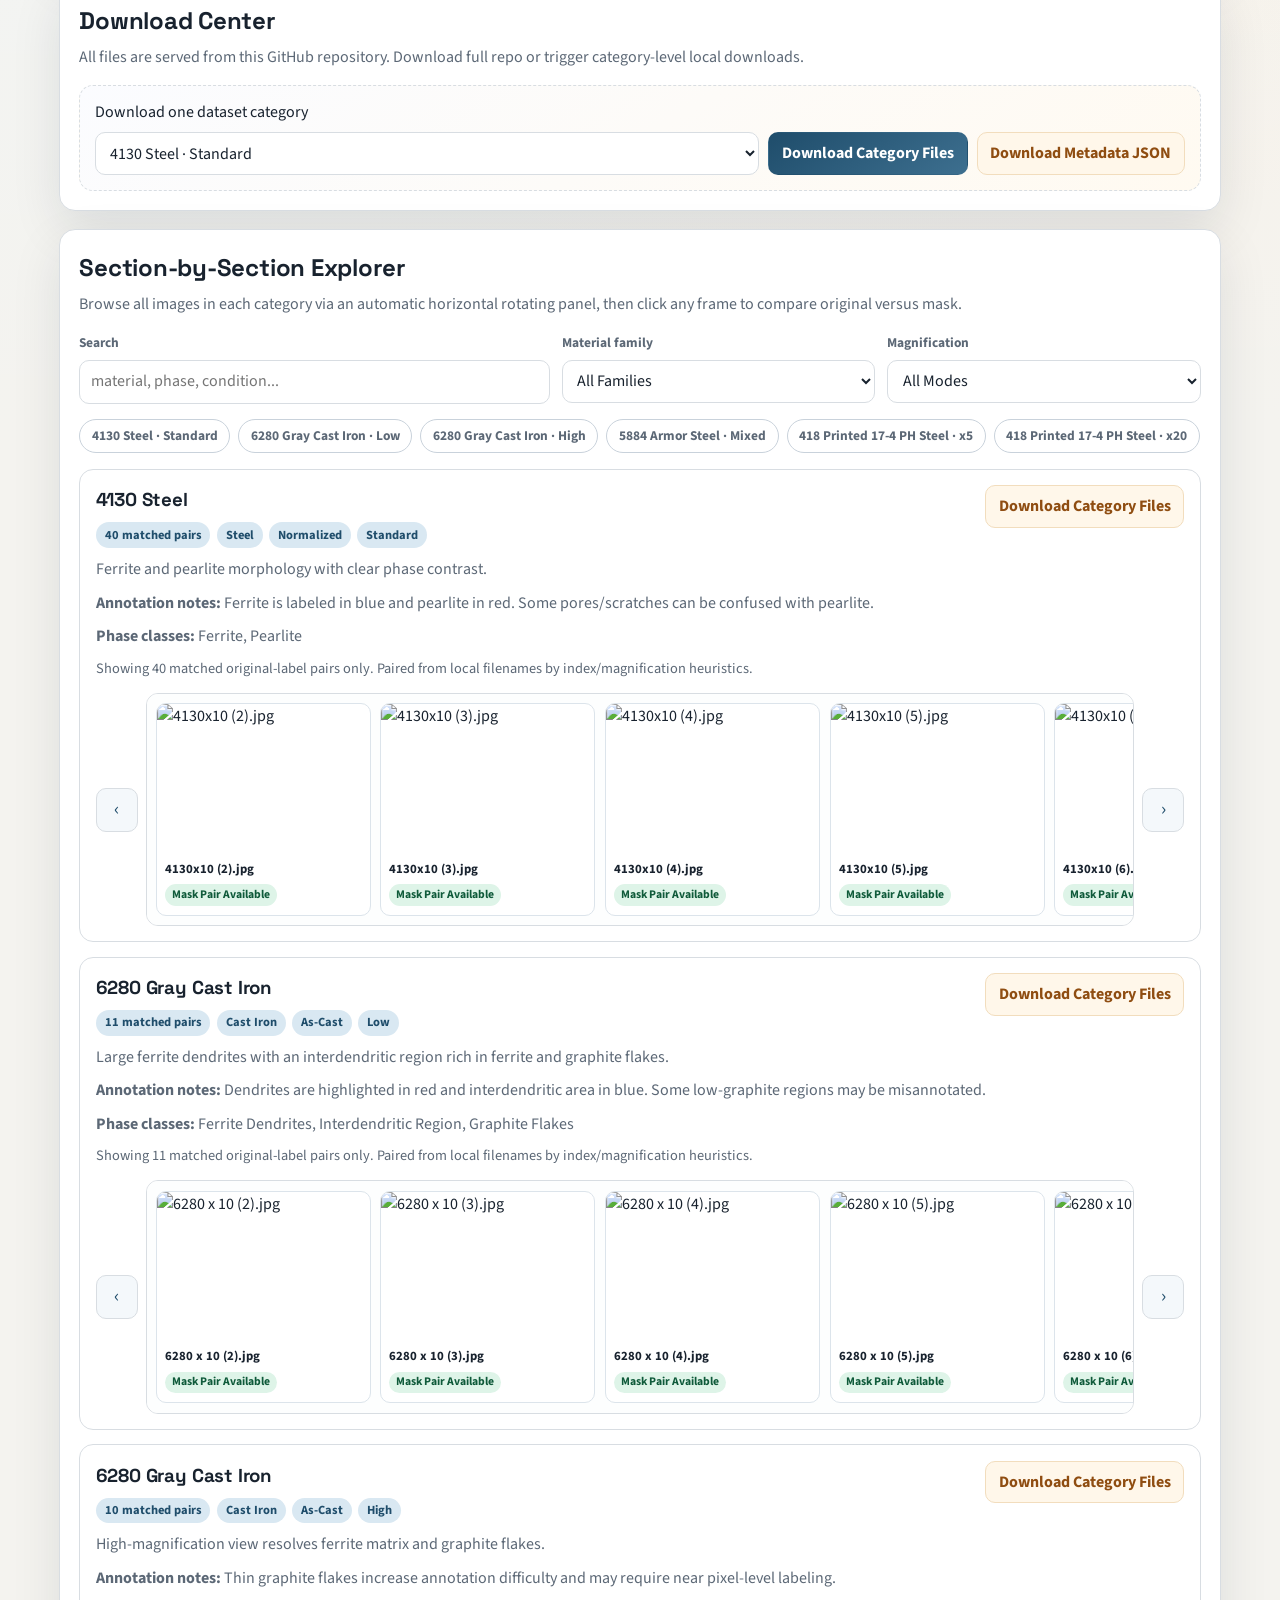
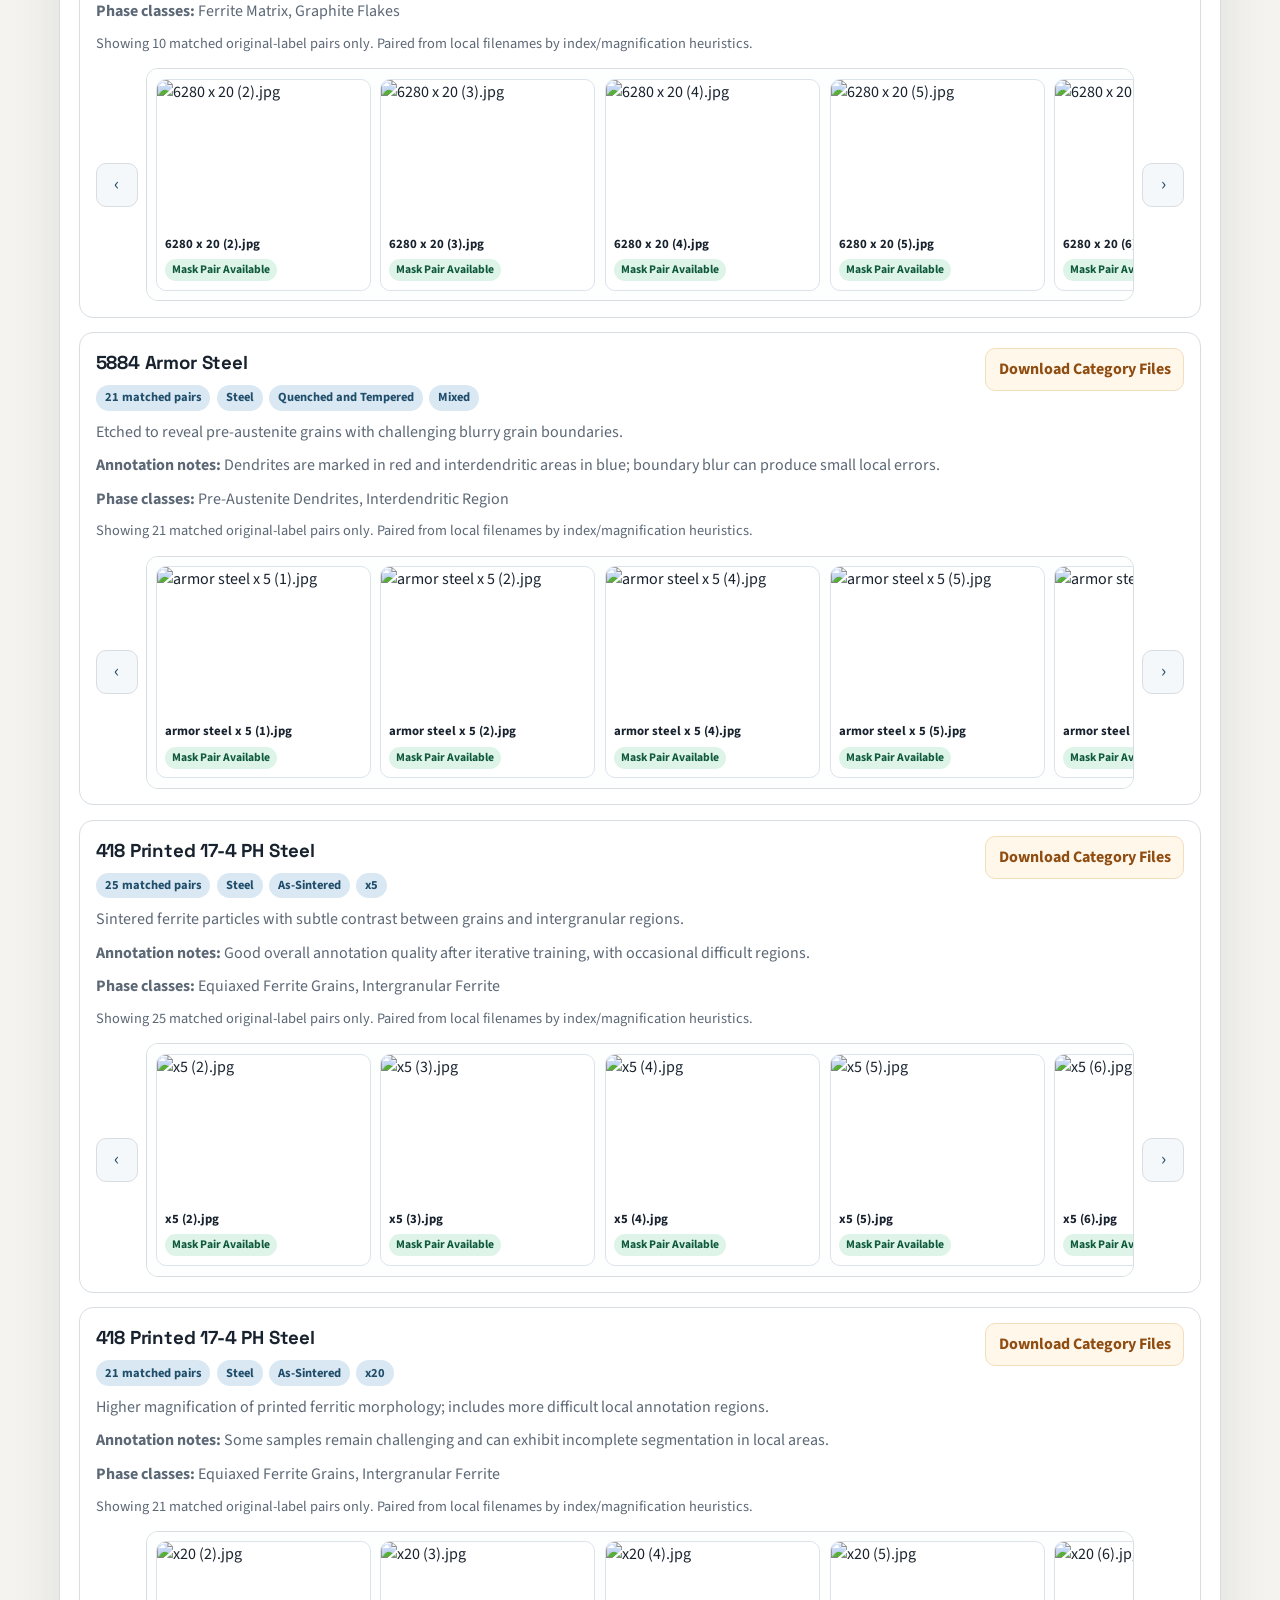
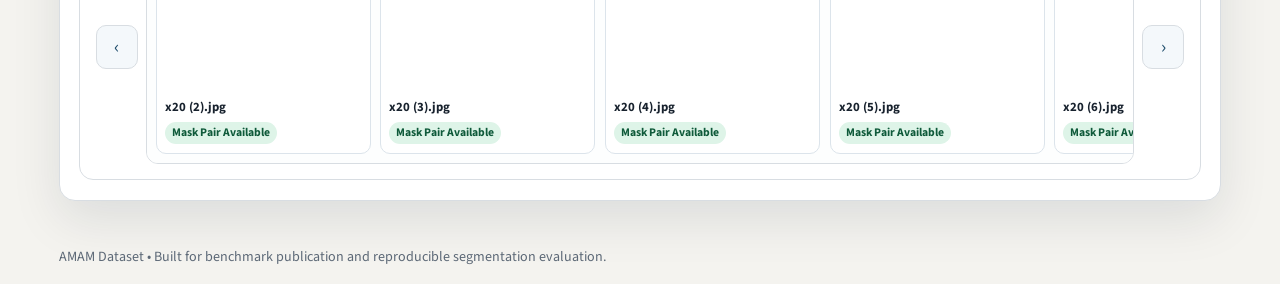
==== commit a4885245: "Enforce pairs-only browsing and downloads in dataset explorer" ====
--- a/index.html
+++ b/index.html
@@ -128,7 +128,6 @@
         <img id="compareMaskImage" alt="Mask image">
         <figcaption>Mask</figcaption>
       </figure>
-      <div class="compare-empty" id="compareNoMask">No paired mask detected for this image.</div>
     </div>
     <div class="compare-meta" id="compareMeta"></div>
     <div class="compare-actions">
--- a/assets/css/styles.css
+++ b/assets/css/styles.css
@@ -570,11 +570,6 @@
   background: #def4e8;
 }
 
-.pair-tag.nomask {
-  color: #7a4a14;
-  background: #ffeccf;
-}
-
 .btn {
   border: 1px solid transparent;
   border-radius: 10px;
@@ -674,21 +669,6 @@
   font-size: 0.84rem;
 }
 
-.compare-empty {
-  display: none;
-  grid-column: 2;
-  align-self: center;
-  text-align: center;
-  color: #f7d9b1;
-  border: 1px dashed rgba(240, 188, 117, 0.35);
-  border-radius: 10px;
-  padding: 1rem;
-}
-
-.compare-empty.show {
-  display: block;
-}
-
 .compare-meta {
   border-top: 1px solid rgba(189, 208, 222, 0.22);
   padding: 0.6rem 1rem 0.4rem;
@@ -734,10 +714,6 @@
     grid-template-columns: 1fr;
   }
 
-  .compare-empty {
-    grid-column: 1;
-  }
-
   .carousel-shell {
     grid-template-columns: 1fr;
   }
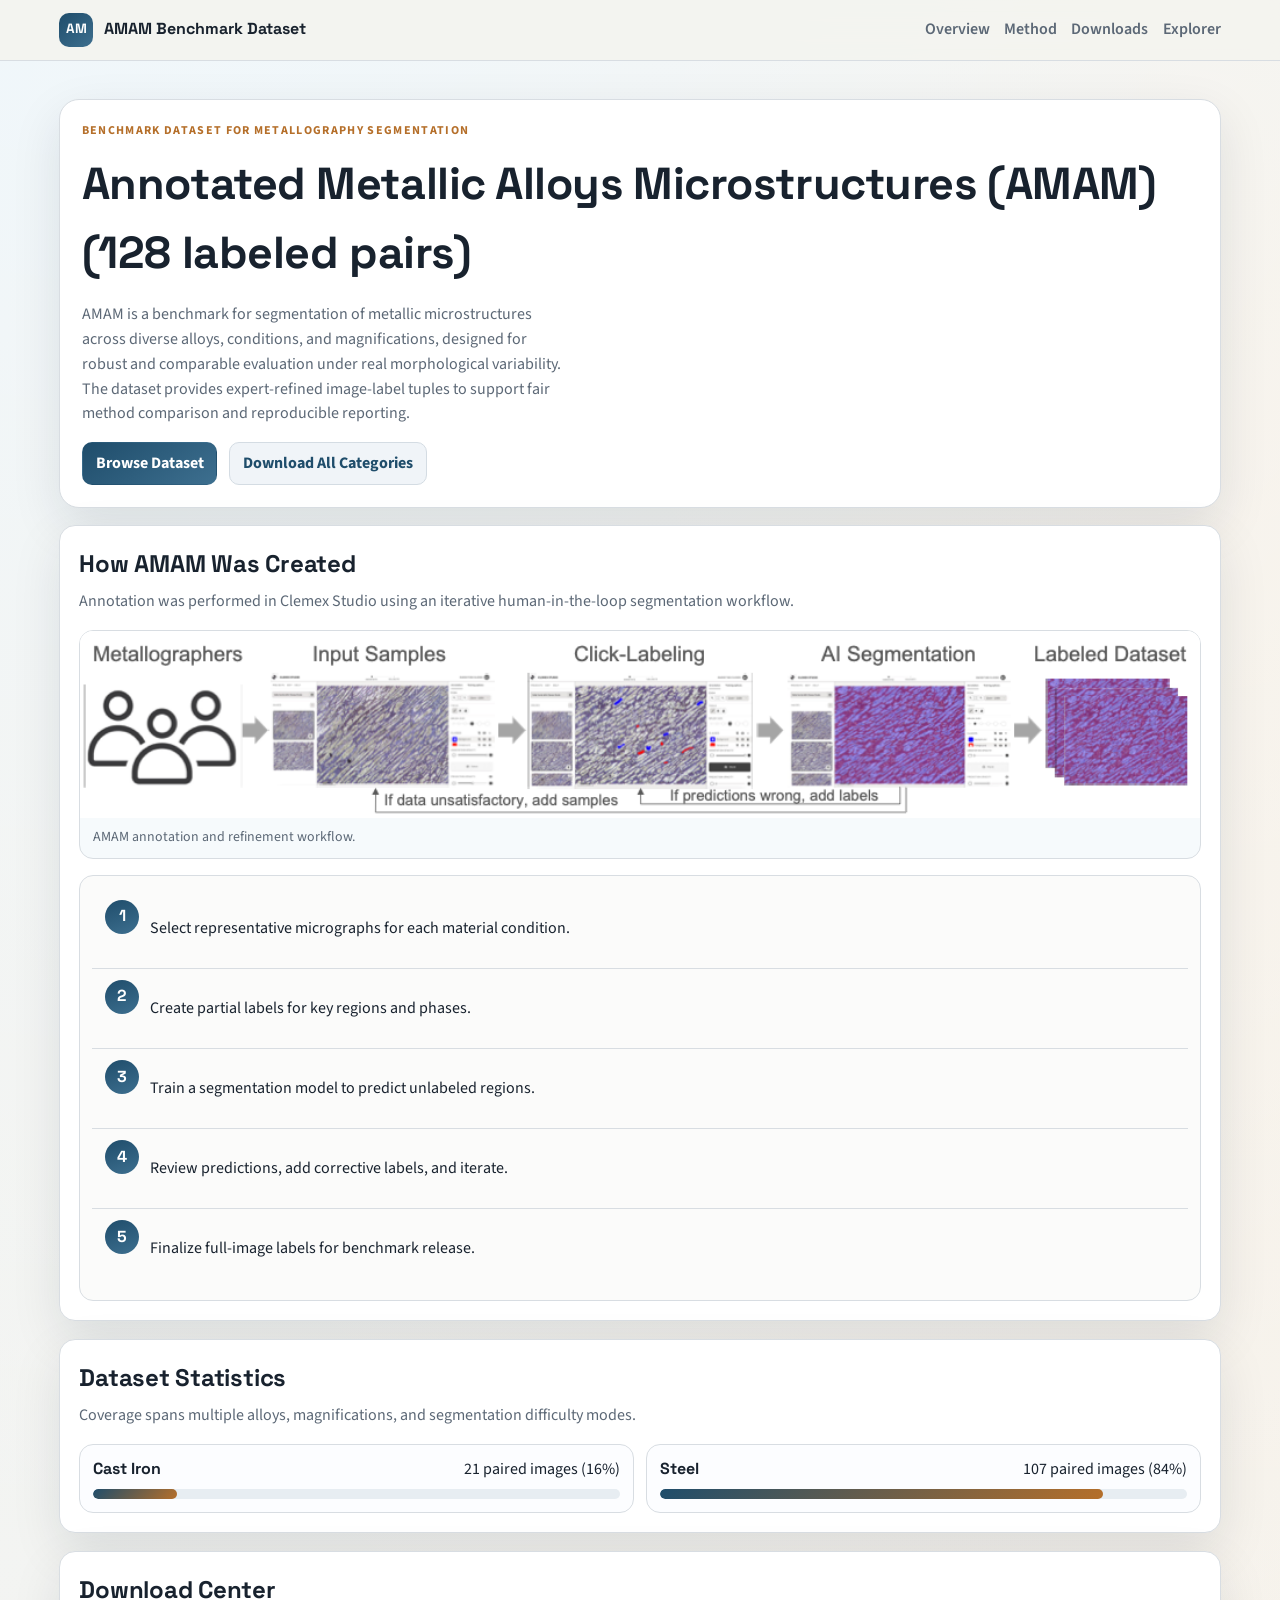
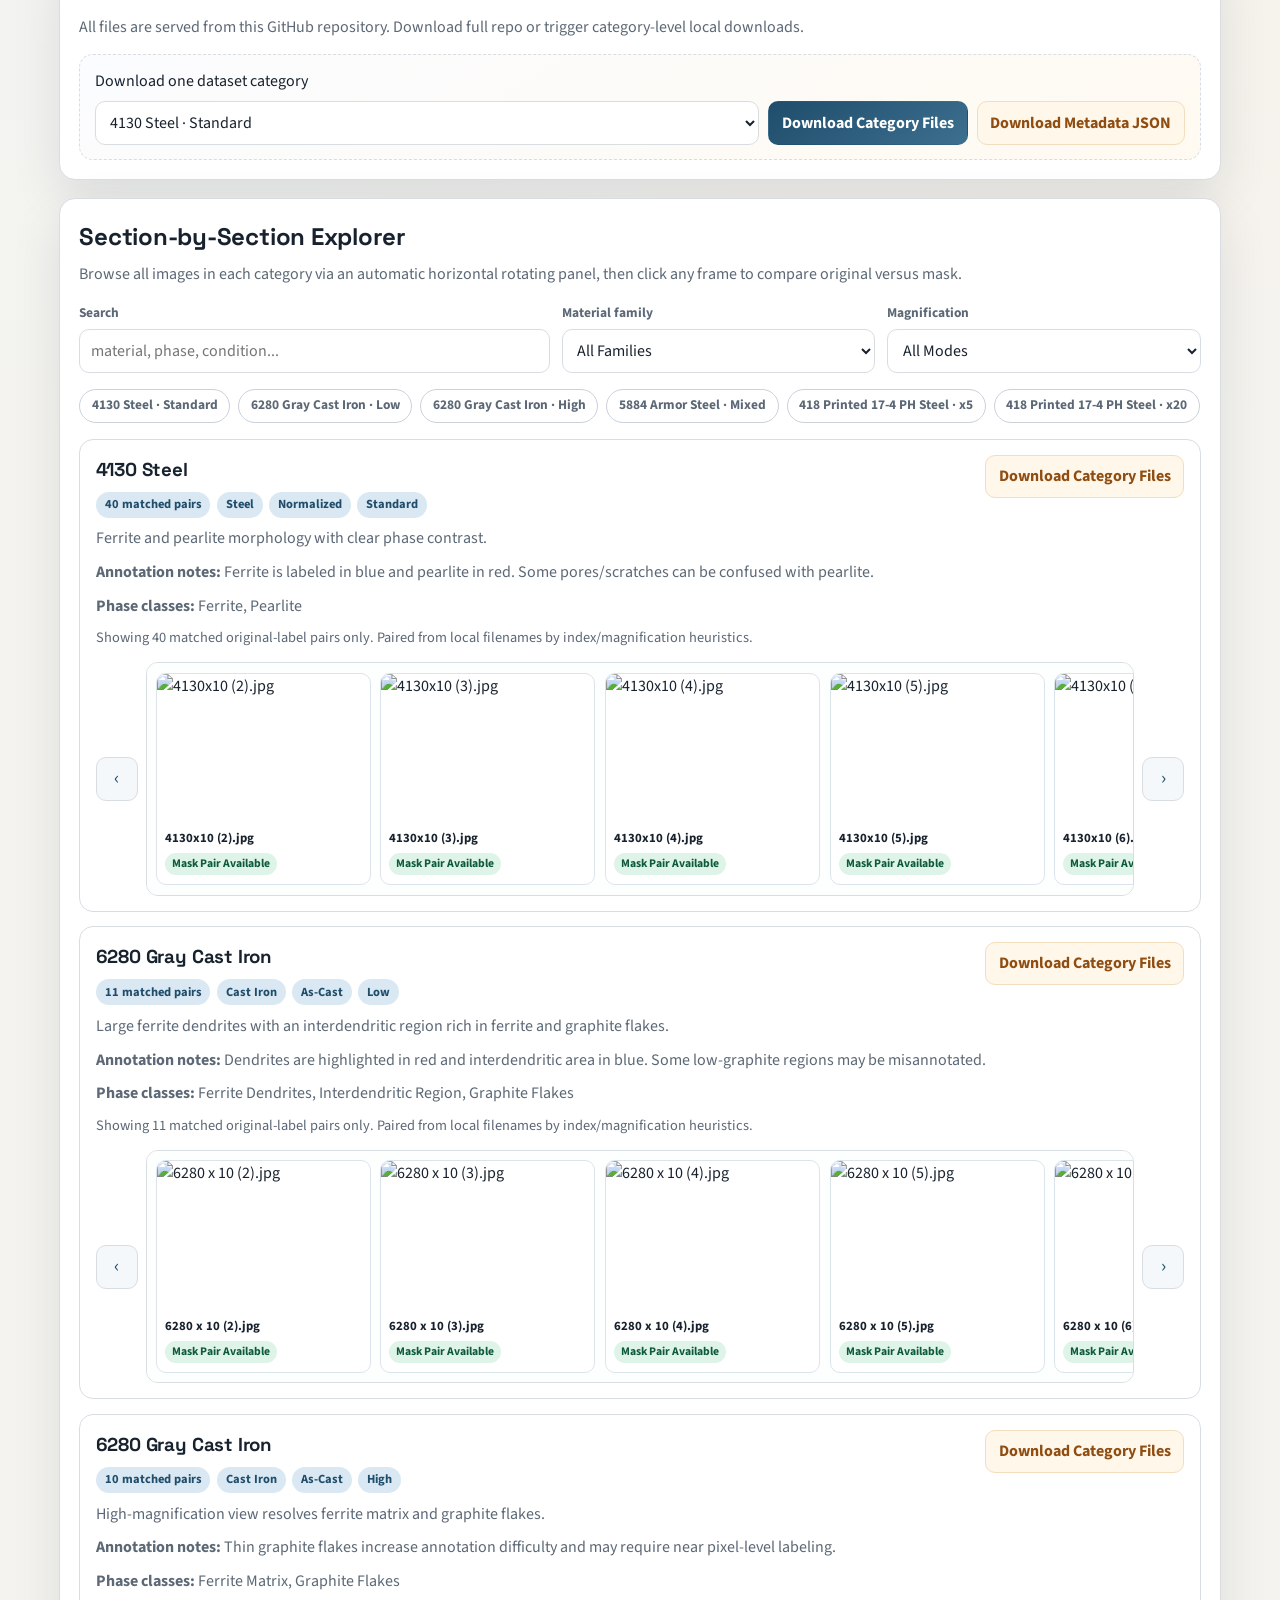
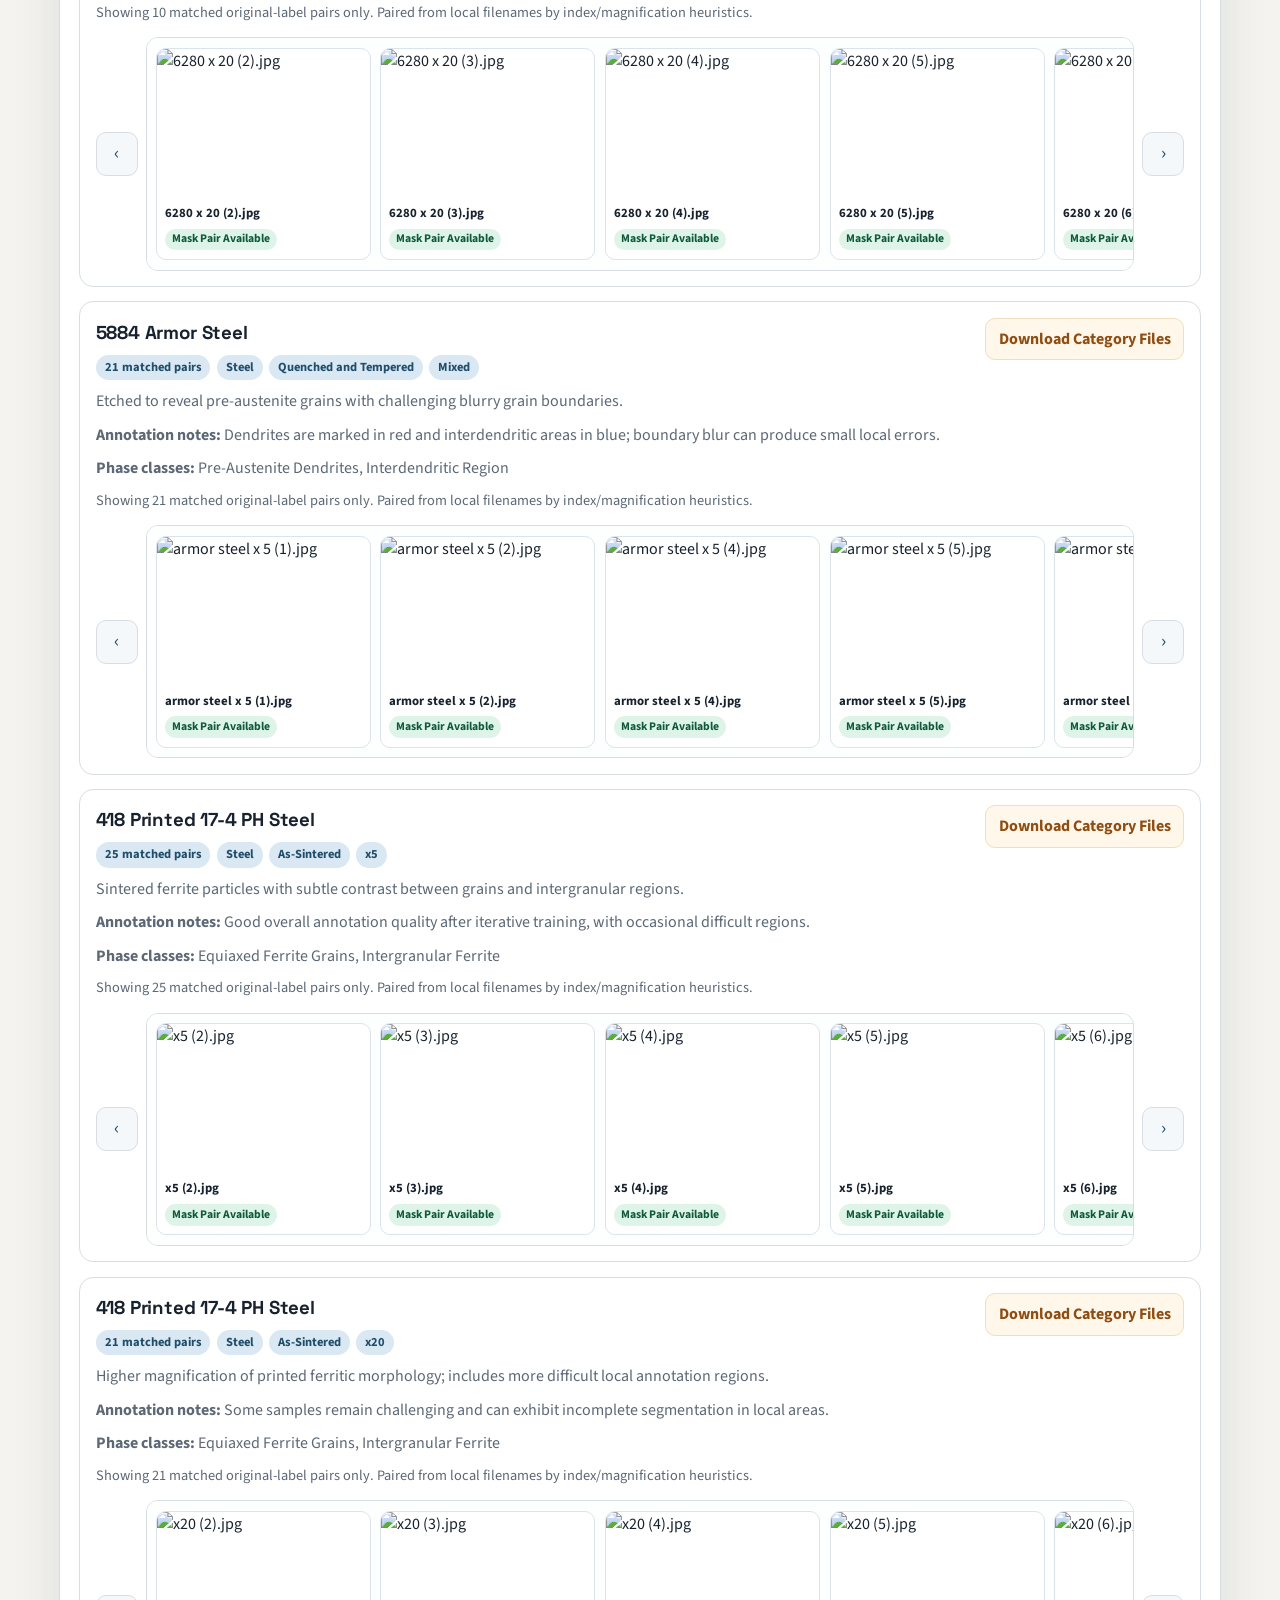
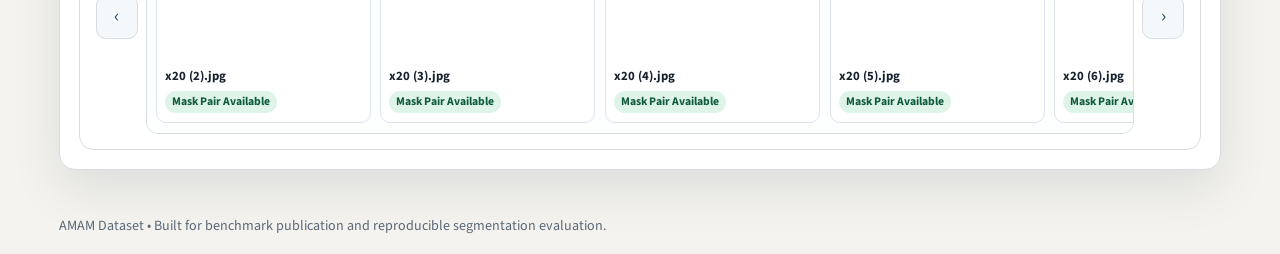
==== commit 93c3a77d: "Remove hero stat cards and show pair count in headline" ====
--- a/index.html
+++ b/index.html
@@ -36,7 +36,6 @@
           <a class="btn btn-primary" href="#explorer">Browse Dataset</a>
           <button class="btn btn-ghost" id="downloadAllBtn" type="button">Download All Categories</button>
         </div>
-        <div class="summary-strip" id="summaryStats" aria-live="polite"></div>
       </div>
     </section>
 
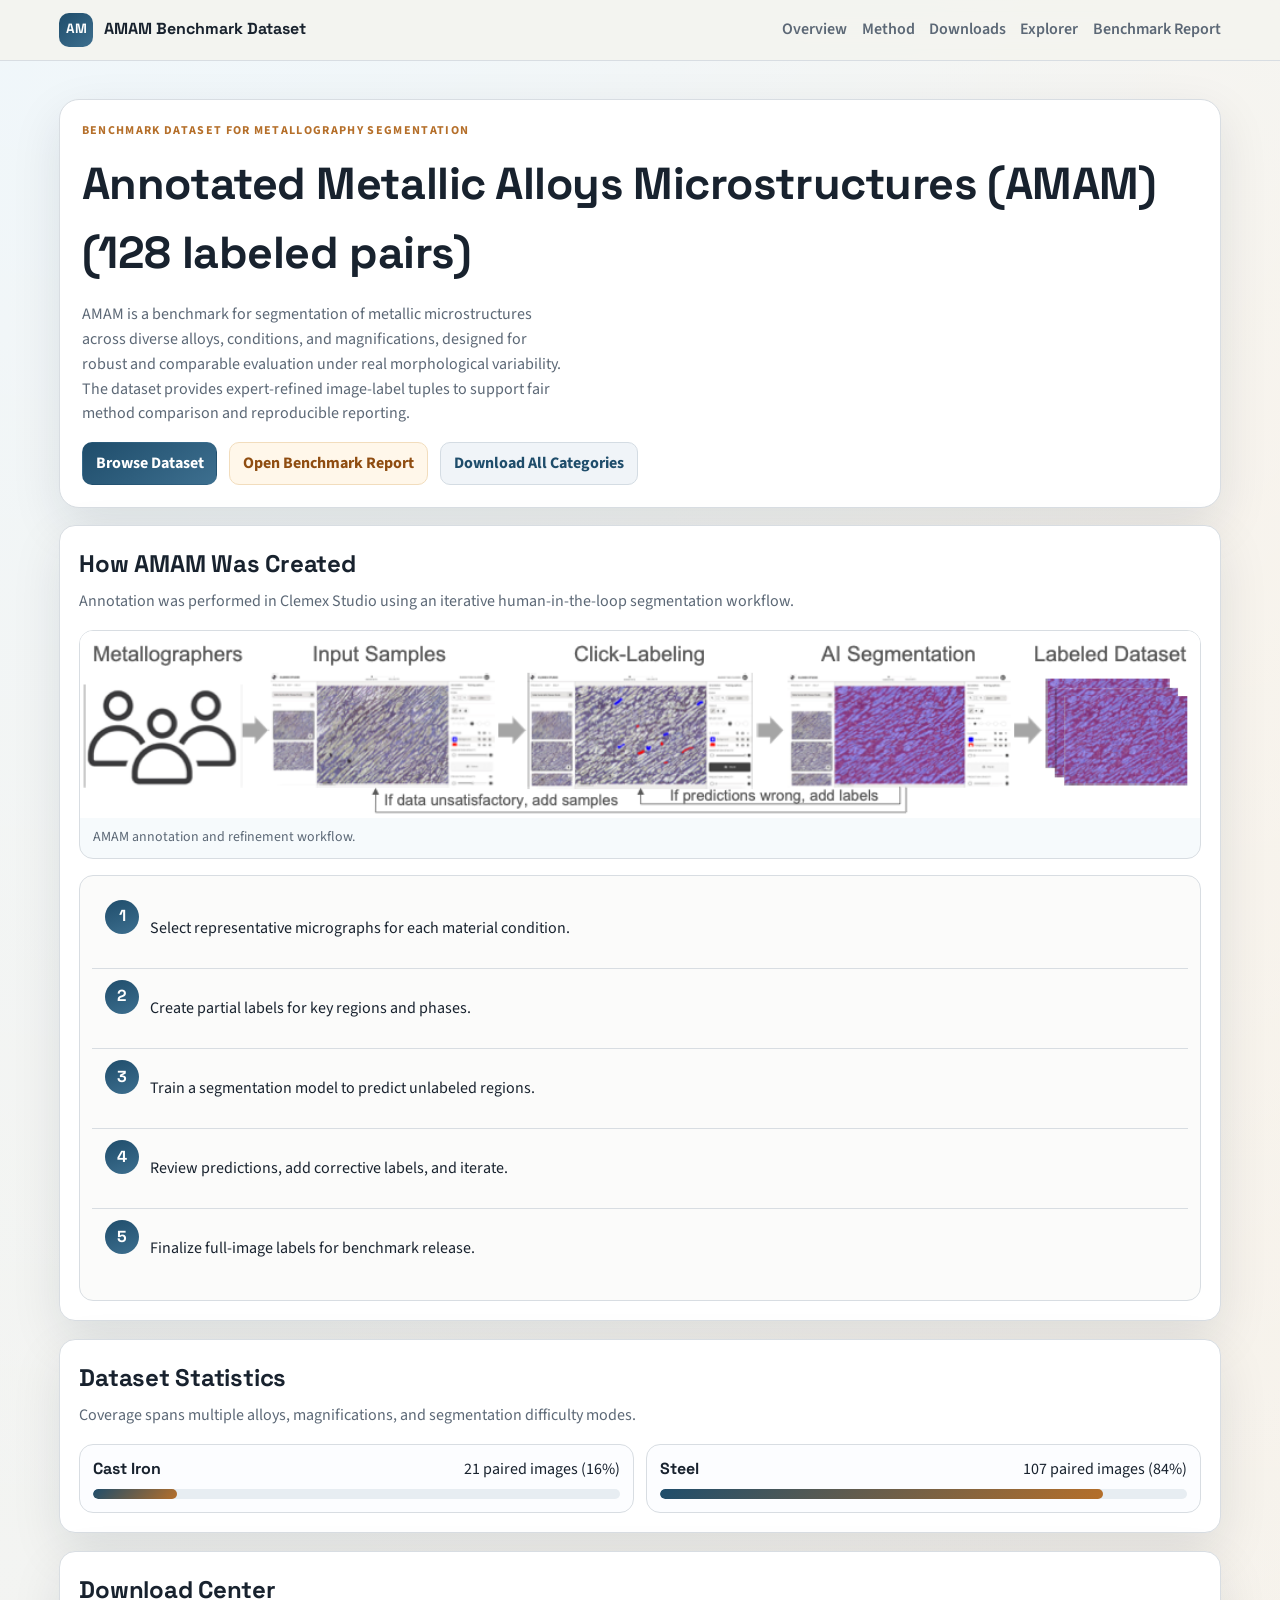
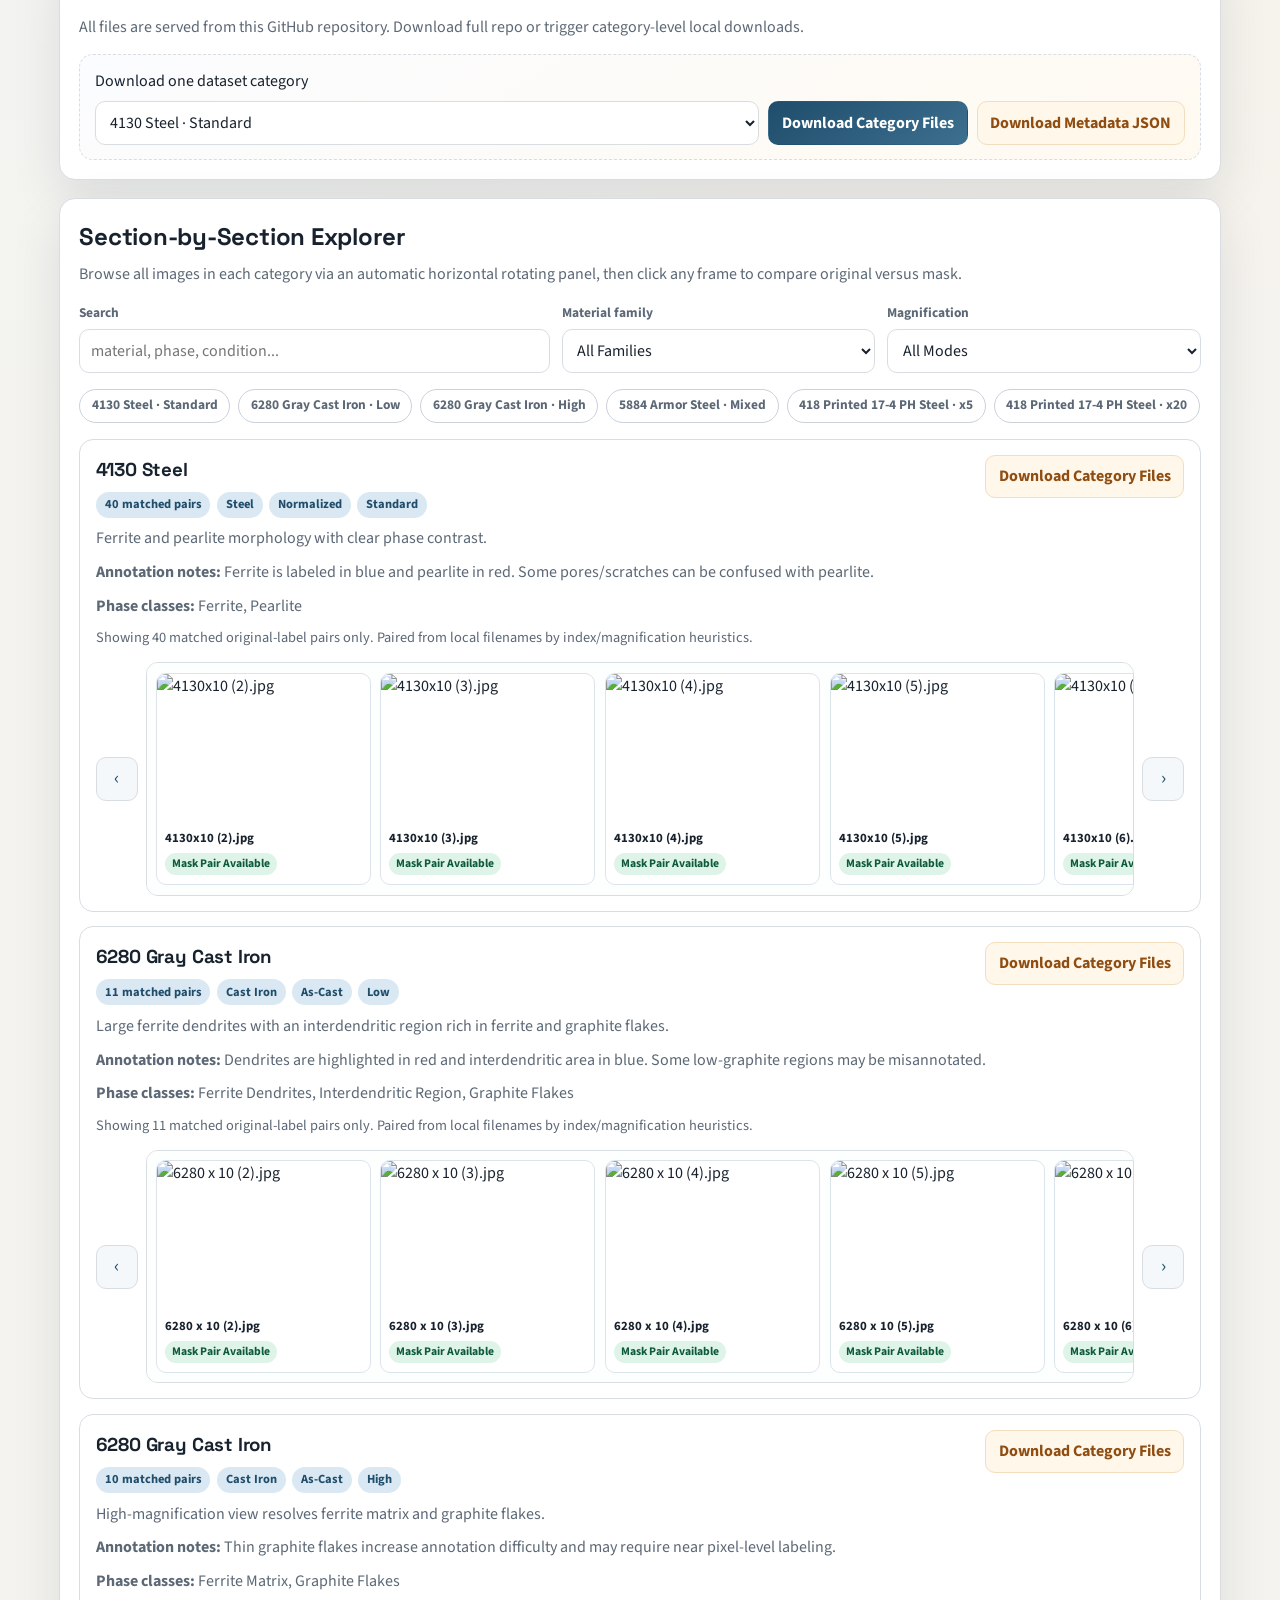
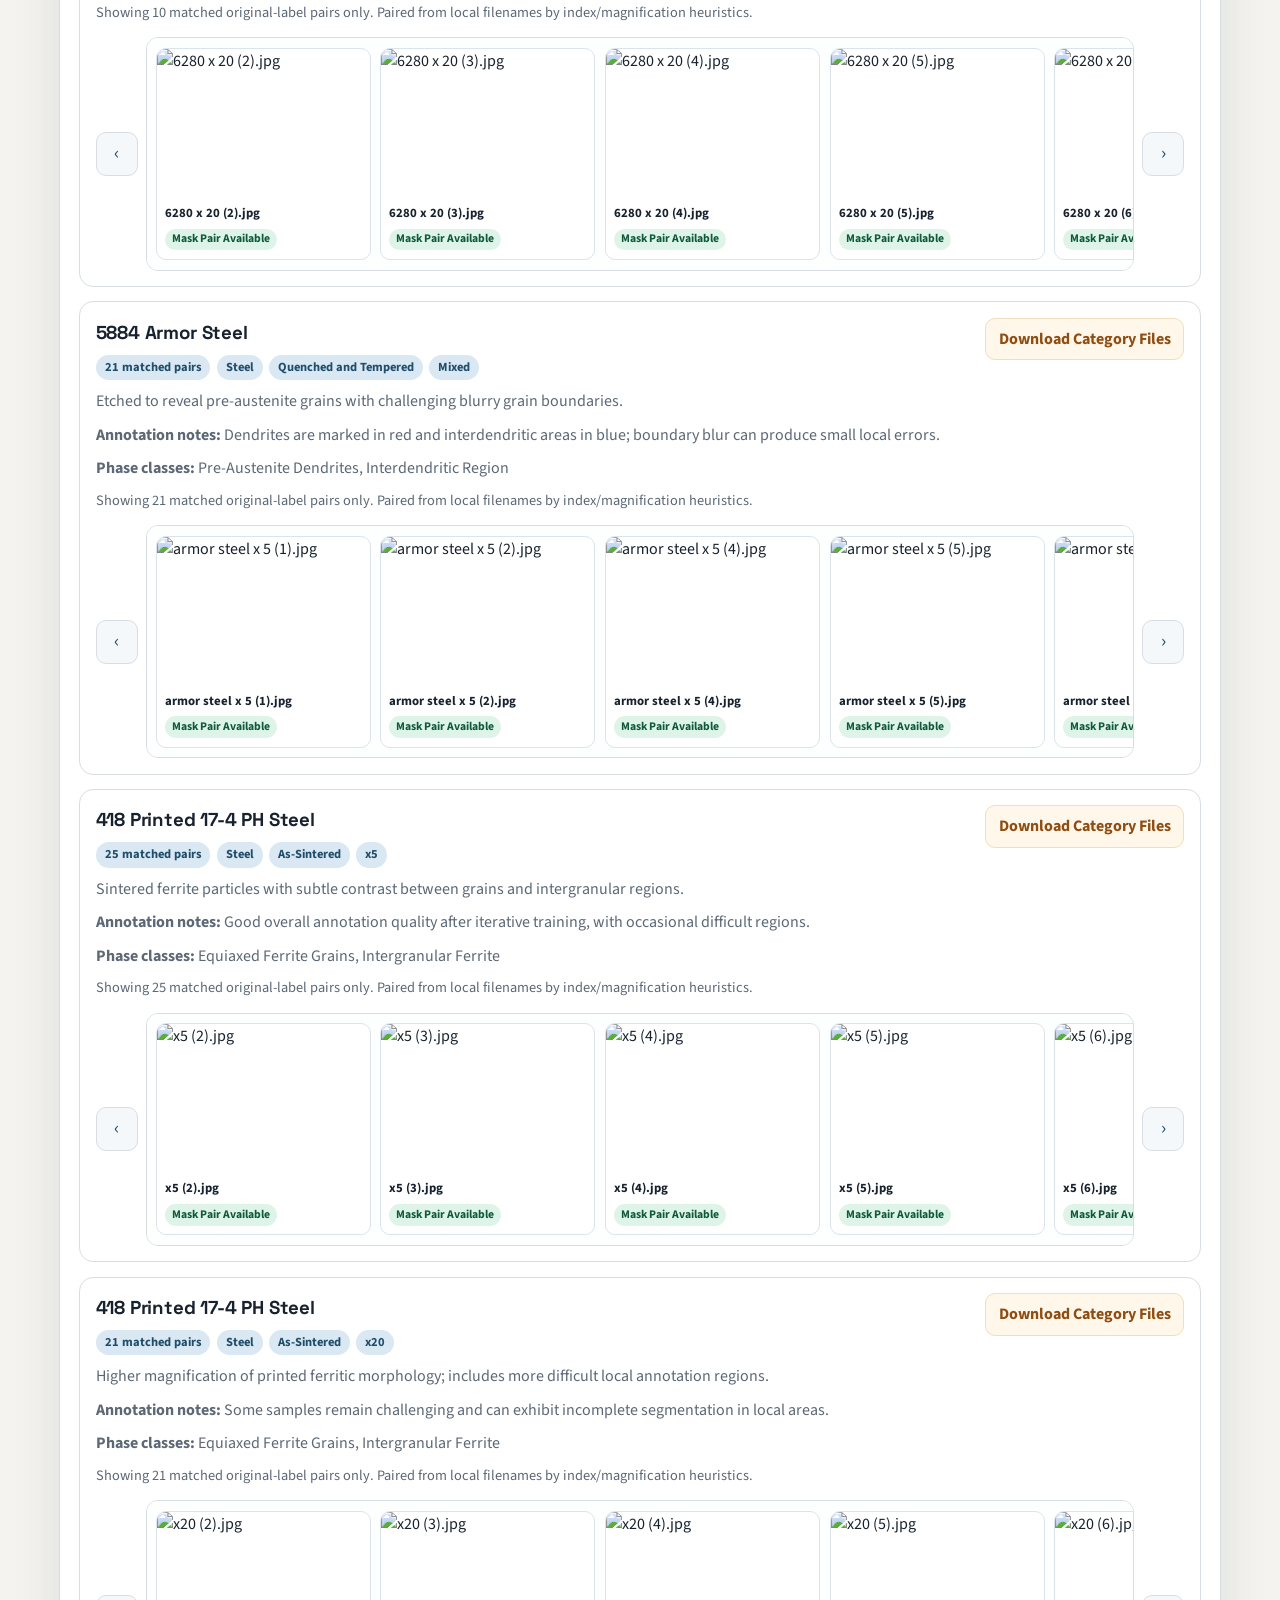
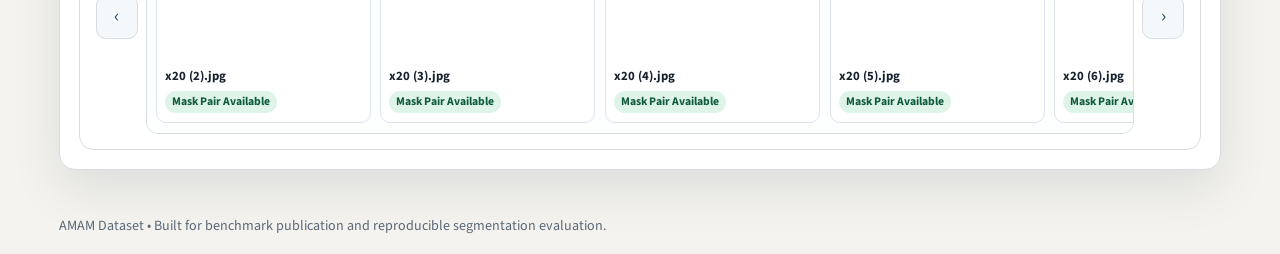
==== commit 9fd7aa17: "Add benchmark report sub-page with verified metrics and visuals" ====
--- a/index.html
+++ b/index.html
@@ -22,6 +22,7 @@
         <a href="#method">Method</a>
         <a href="#downloads">Downloads</a>
         <a href="#explorer">Explorer</a>
+        <a href="report.html">Benchmark Report</a>
       </nav>
     </div>
   </header>
@@ -34,6 +35,7 @@
         <p id="heroOverview" class="hero-overview"></p>
         <div class="hero-actions">
           <a class="btn btn-primary" href="#explorer">Browse Dataset</a>
+          <a class="btn btn-secondary" href="report.html">Open Benchmark Report</a>
           <button class="btn btn-ghost" id="downloadAllBtn" type="button">Download All Categories</button>
         </div>
       </div>
